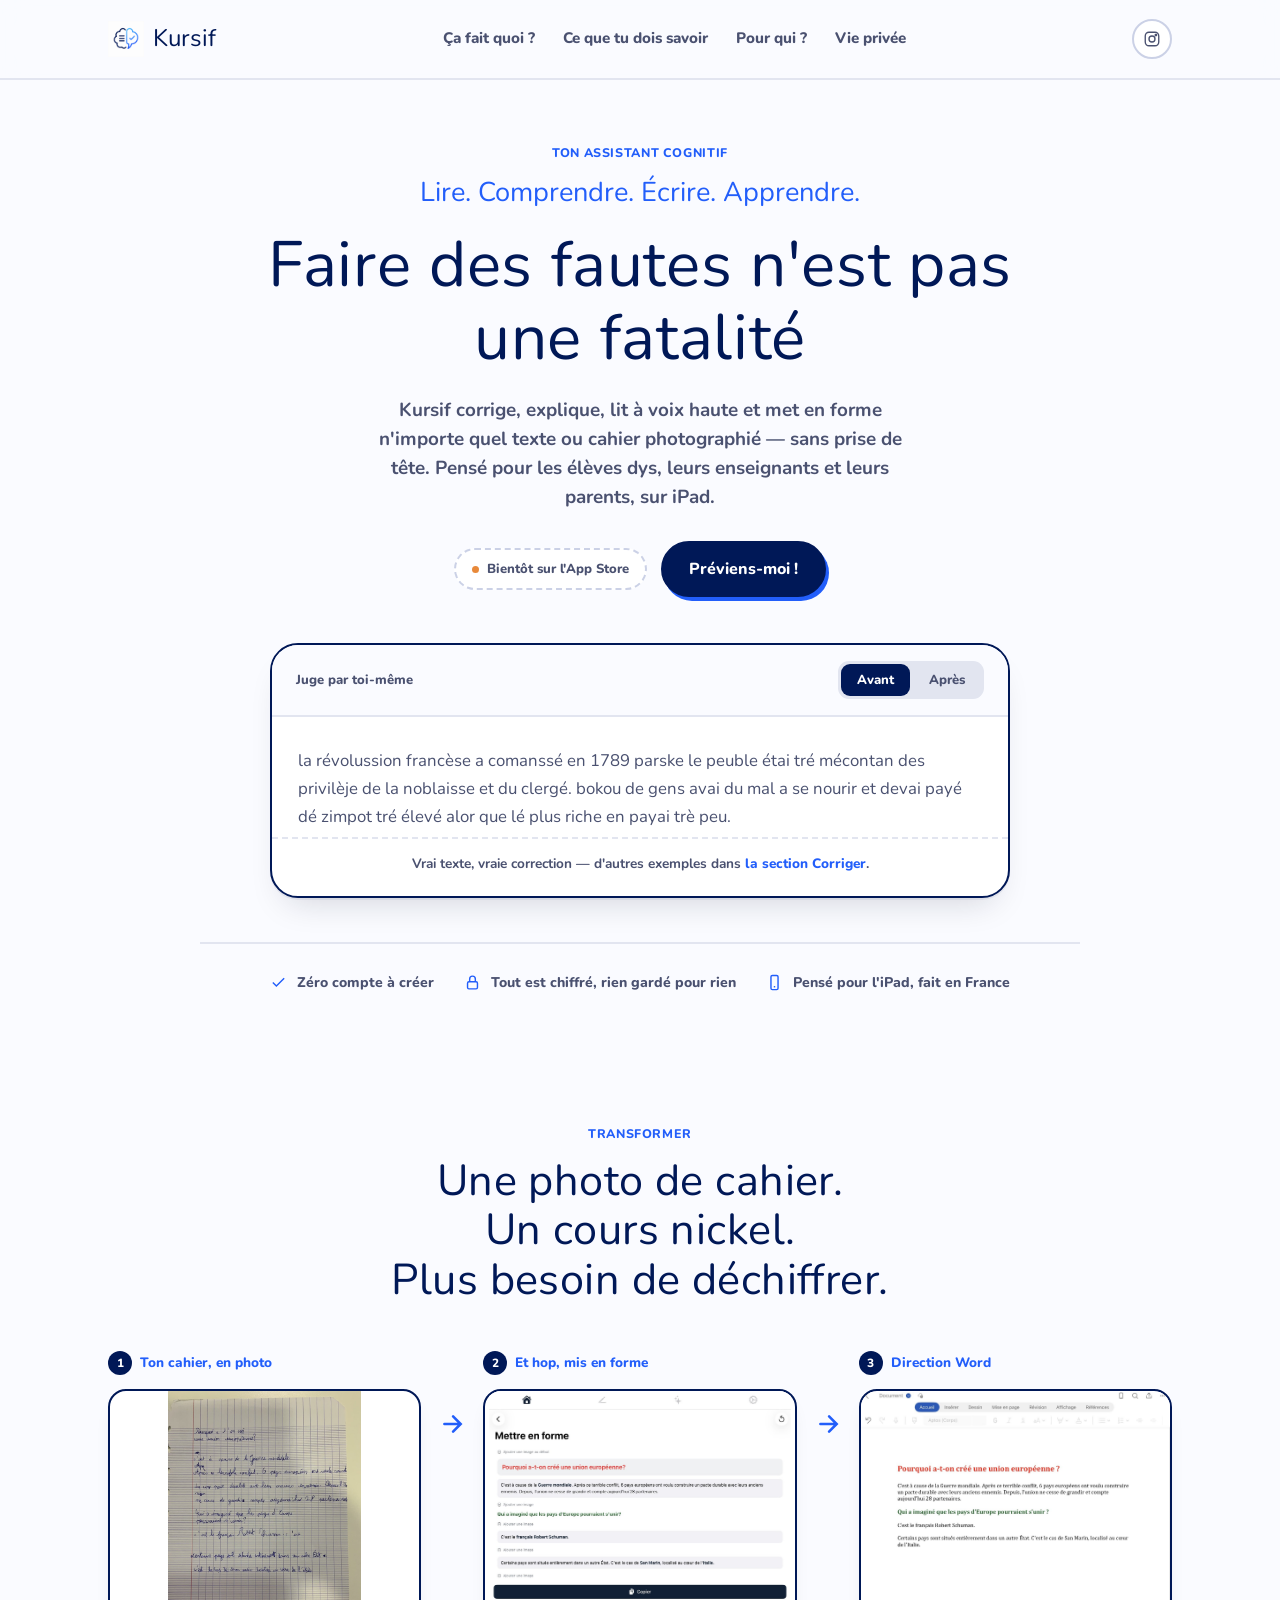
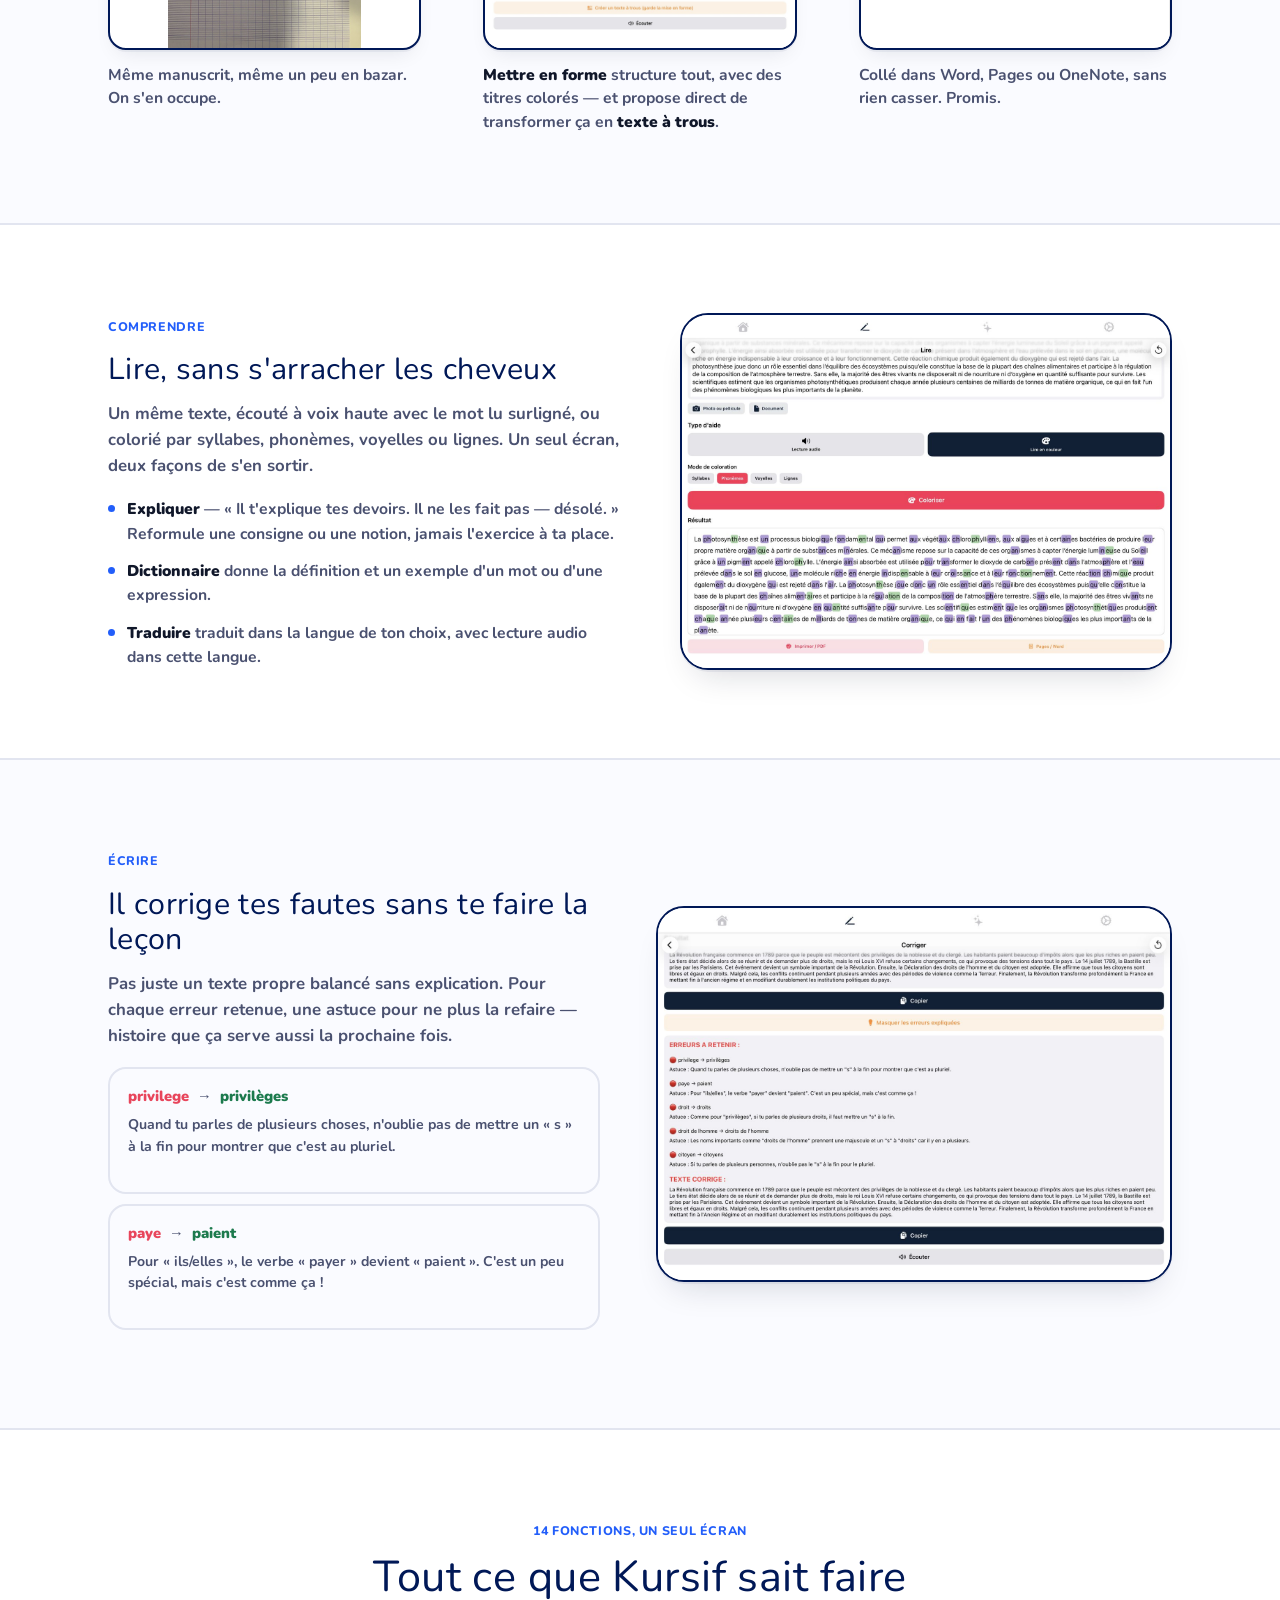
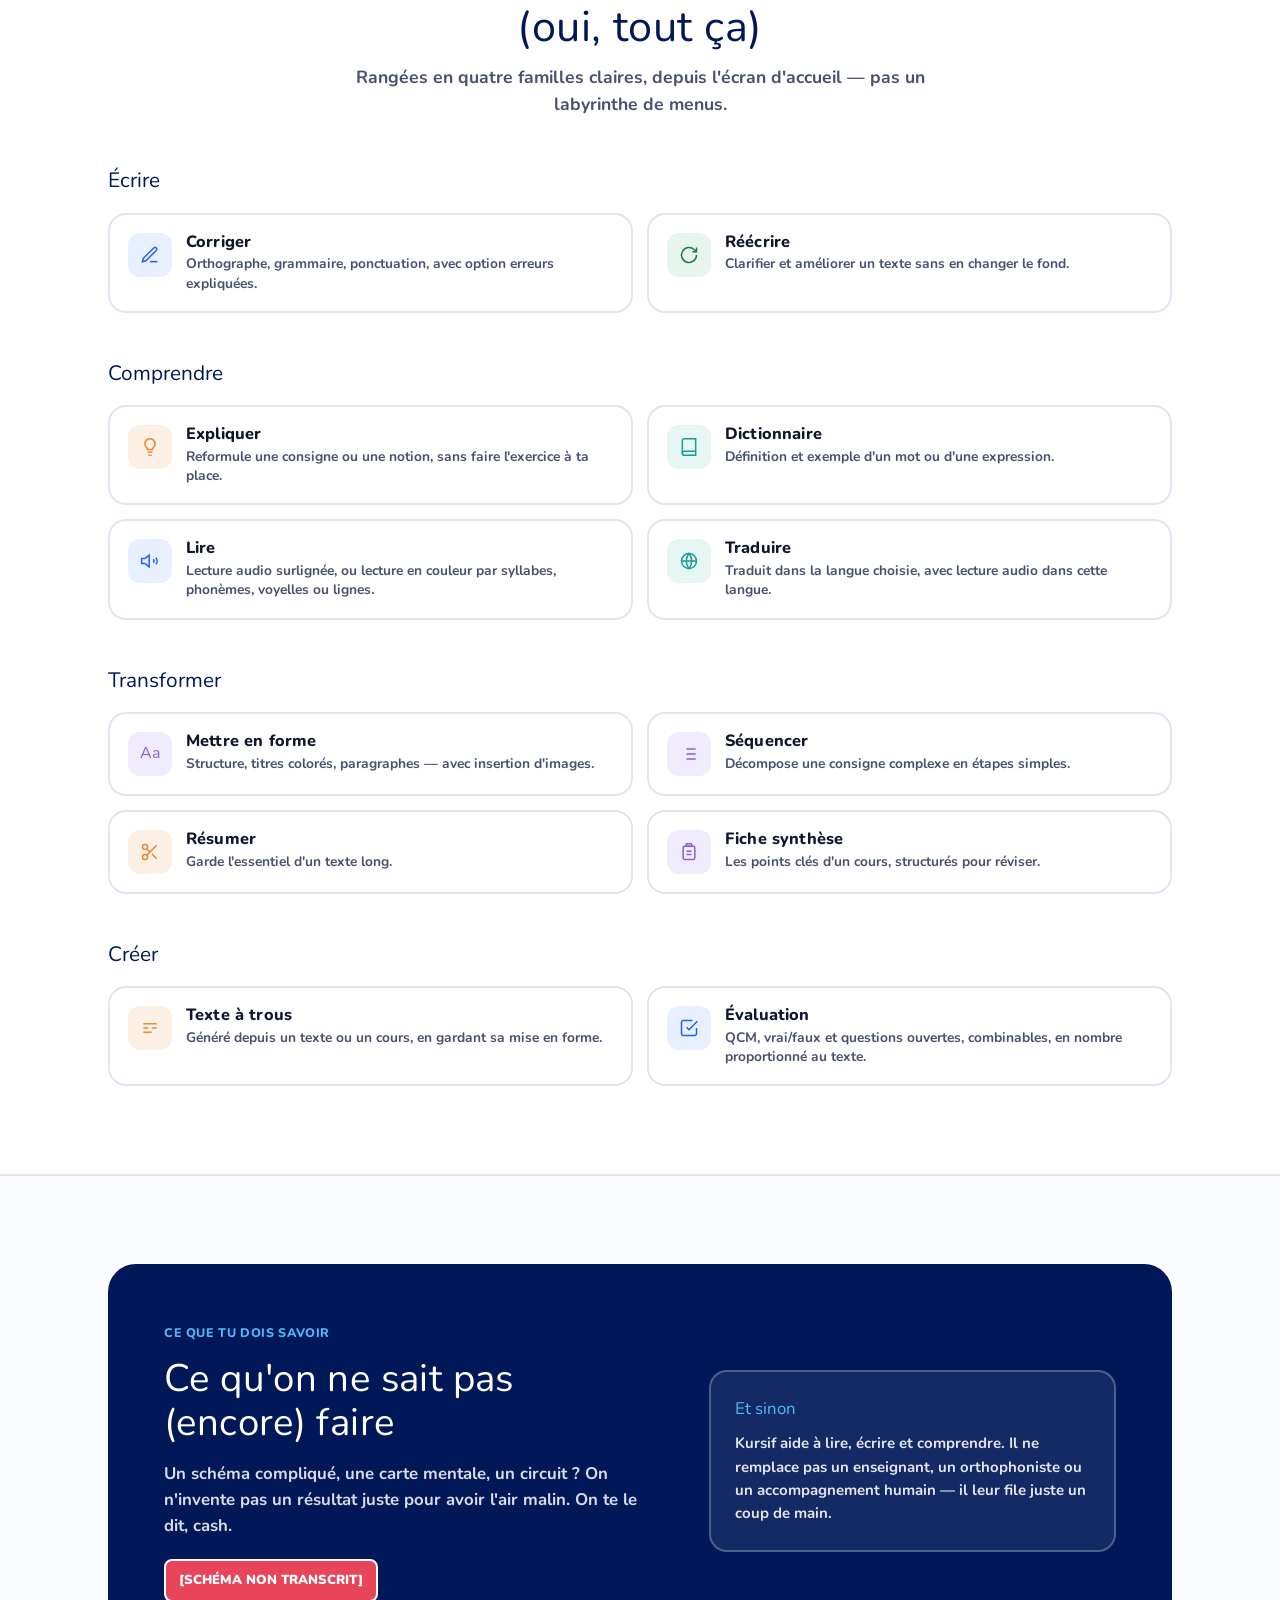
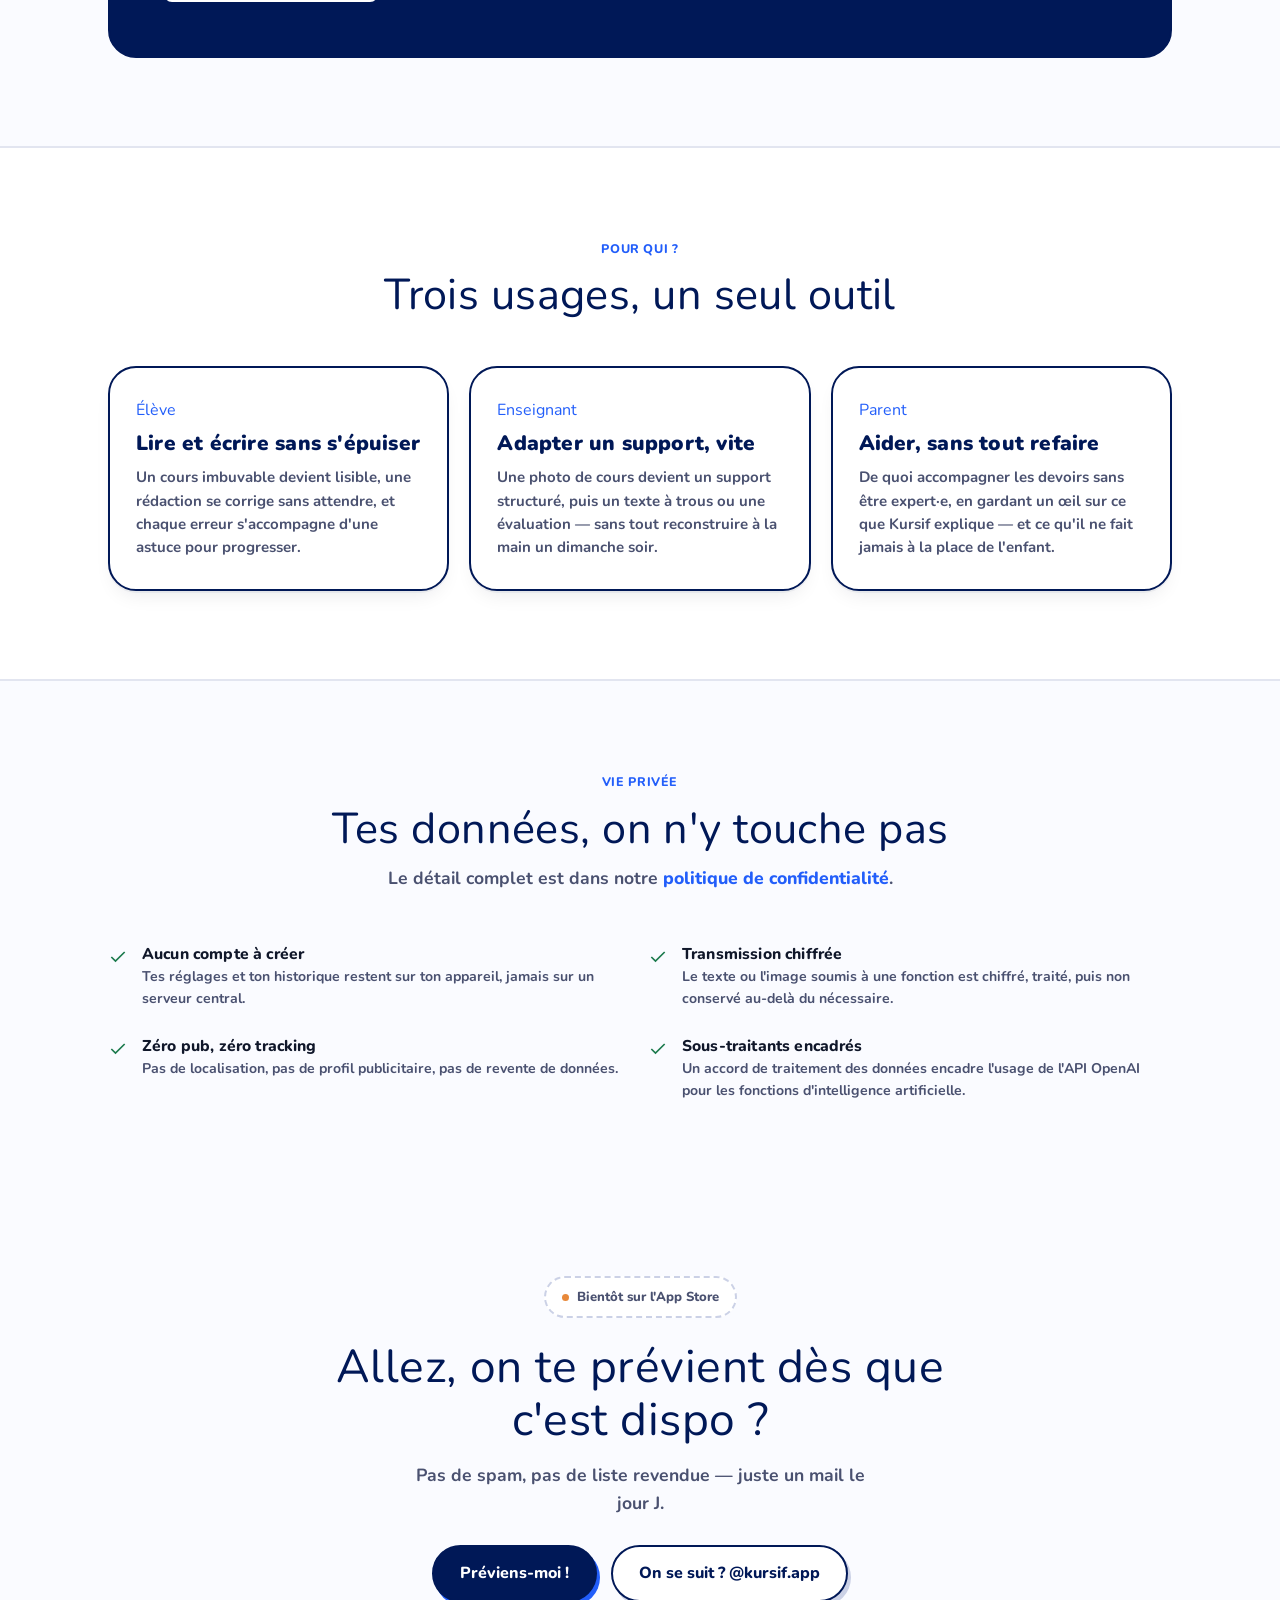
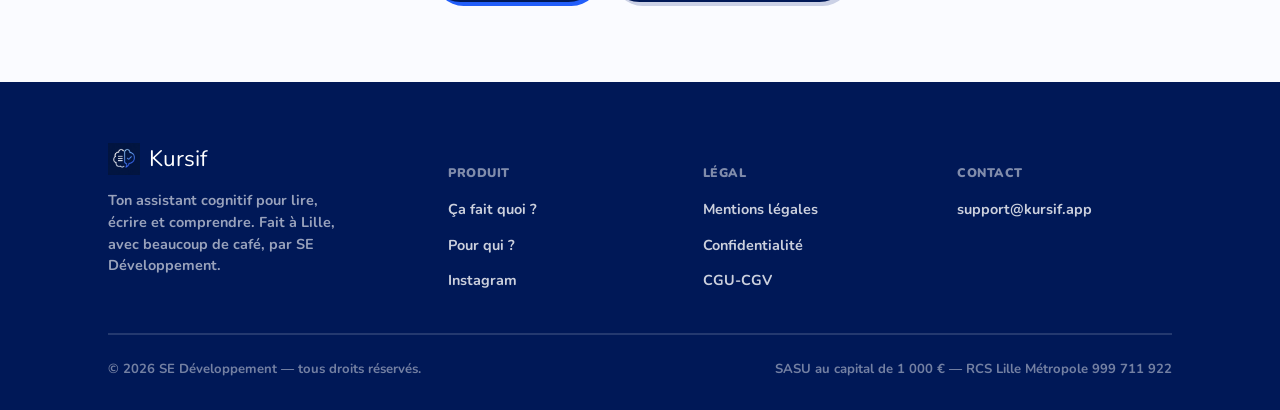
==== index.html @ 625f1b68 "Add files via upload" ====
<!DOCTYPE html>
<html lang="fr">
<head>
<meta charset="UTF-8">
<meta name="viewport" content="width=device-width, initial-scale=1.0">
<title>Kursif — le correcteur que tu n'attendais plus</title>
<meta name="description" content="Kursif corrige, reformule, lit à voix haute et met en forme tes textes et tes cahiers. Pensé pour les élèves dys, leurs enseignants et leurs parents, sur iPad.">
<link rel="icon" href="assets/logo.png">
<link rel="stylesheet" href="styles.css">
</head>
<body>

<header class="site-header">
  <div class="wrap">
    <a href="#top" class="brand"><img src="assets/logo.png" alt="Logo Kursif"> Kursif</a>
    <nav class="main-nav">
      <a href="#fonctionnalites">Ça fait quoi ?</a>
      <a href="#honnetete">Ce que tu dois savoir</a>
      <a href="#pour-qui">Pour qui ?</a>
      <a href="#confidentialite">Vie privée</a>
    </nav>
    <div class="header-actions">
      <a class="icon-btn" href="https://instagram.com/kursif.app" target="_blank" rel="noopener" aria-label="Kursif sur Instagram">
        <svg width="18" height="18" viewBox="0 0 24 24" fill="none" stroke="currentColor" stroke-width="1.8"><rect x="3" y="3" width="18" height="18" rx="5"/><circle cx="12" cy="12" r="4"/><circle cx="17.2" cy="6.8" r="1"/></svg>
      </a>
    </div>
  </div>
</header>

<main id="top">

  <!-- ============ HERO ============ -->
  <section class="hero">
    <div class="wrap">
      <div class="hero-top">
        <span class="eyebrow">Ton assistant cognitif</span>
        <p class="hero-tagline">Lire. Comprendre. Écrire. Apprendre.</p>
        <h1>Faire des fautes n'est pas une fatalité</h1>
        <p class="hero-sub">Kursif corrige, explique, lit à voix haute et met en forme n'importe quel texte ou cahier photographié — sans prise de tête. Pensé pour les élèves dys, leurs enseignants et leurs parents, sur iPad.</p>
        <div class="hero-cta-row">
          <span class="badge-soon"><span class="pulse"></span> Bientôt sur l'App Store</span>
          <a class="btn btn-primary" href="mailto:support@kursif.app?subject=Liste%20d%27attente%20Kursif&body=Bonjour%2C%20je%20souhaite%20%C3%AAtre%20pr%C3%A9venu%C2%B7e%20du%20lancement%20de%20Kursif.">Préviens-moi !</a>
        </div>
      </div>

      <!-- interactive before/after demo -->
      <div class="demo-card">
        <div class="demo-bar">
          <span class="demo-bar-label">Juge par toi-même</span>
          <div class="toggle-pair" role="group" aria-label="Avant ou après correction">
            <button type="button" id="btnBefore" class="is-on">Avant</button>
            <button type="button" id="btnAfter">Après</button>
          </div>
        </div>
        <div class="demo-body">
          <p class="demo-text before" id="textBefore">la révolussion francèse a comanssé en 1789 parske le peuble étai tré mécontan des privilèje de la noblaisse et du clergé. bokou de gens avai du mal a se nourir et devai payé dé zimpot tré élevé alor que lé plus riche en payai trè peu.</p>
          <p class="demo-text after is-hidden" id="textAfter">La révolution française a commencé en 1789 parce que le peuple était très mécontent des privilèges de la noblesse et du clergé. Beaucoup de gens avaient du mal à se nourrir et devaient payer des impôts très élevés alors que les plus riches en payaient très peu.</p>
        </div>
        <p class="demo-foot">Vrai texte, vraie correction — d'autres exemples dans <a href="#corriger">la section Corriger</a>.</p>
      </div>

      <div class="trust-row">
        <div class="trust-item"><svg width="17" height="17" viewBox="0 0 24 24" fill="none" stroke="currentColor" stroke-width="2"><path d="M20 6 9 17l-5-5"/></svg> Zéro compte à créer</div>
        <div class="trust-item"><svg width="17" height="17" viewBox="0 0 24 24" fill="none" stroke="currentColor" stroke-width="2"><rect x="5" y="11" width="14" height="10" rx="2"/><path d="M8 11V7a4 4 0 1 1 8 0v4"/></svg> Tout est chiffré, rien gardé pour rien</div>
        <div class="trust-item"><svg width="17" height="17" viewBox="0 0 24 24" fill="none" stroke="currentColor" stroke-width="2"><rect x="7" y="2" width="10" height="20" rx="2"/><path d="M11 18h2"/></svg> Pensé pour l'iPad, fait en France</div>
      </div>
    </div>
  </section>

  <!-- ============ CHAINE PEDAGOGIQUE ============ -->
  <section class="section" id="fonctionnalites">
    <div class="wrap">
      <div class="section-head center">
        <span class="eyebrow">Transformer</span>
        <h2>Une photo de cahier.<br>Un cours nickel.<br>Plus besoin de déchiffrer.</h2>
      </div>

      <div class="chain">
        <div class="chain-step">
          <span class="chain-num"><span class="n">1</span> Ton cahier, en photo</span>
          <div class="chain-figure"><img src="assets/photo-cahier.jpeg" alt="Photo d'un cahier d'élève écrit à la main, prise avec l'appareil photo de l'iPad"></div>
          <p class="chain-cap">Même manuscrit, même un peu en bazar. On s'en occupe.</p>
        </div>
        <div class="chain-arrow"><svg width="26" height="26" viewBox="0 0 24 24" fill="none" stroke="currentColor" stroke-width="2.4" stroke-linecap="round"><path d="M5 12h14M13 5l7 7-7 7"/></svg></div>
        <div class="chain-step">
          <span class="chain-num"><span class="n">2</span> Et hop, mis en forme</span>
          <div class="chain-figure"><img src="assets/screenshot-mef-apres.jpg" alt="Résultat de la fonction Mettre en forme : cours structuré avec titres rouge et vert, et bouton Créer un texte à trous"></div>
          <p class="chain-cap"><strong>Mettre en forme</strong> structure tout, avec des titres colorés — et propose direct de transformer ça en <strong>texte à trous</strong>.</p>
        </div>
        <div class="chain-arrow"><svg width="26" height="26" viewBox="0 0 24 24" fill="none" stroke="currentColor" stroke-width="2.4" stroke-linecap="round"><path d="M5 12h14M13 5l7 7-7 7"/></svg></div>
        <div class="chain-step">
          <span class="chain-num"><span class="n">3</span> Direction Word</span>
          <div class="chain-figure"><img src="assets/screenshot-export-word.jpg" alt="Le même cours collé dans Word, avec les titres colorés conservés"></div>
          <p class="chain-cap">Collé dans Word, Pages ou OneNote, sans rien casser. Promis.</p>
        </div>
      </div>
    </div>
  </section>

  <!-- ============ LIRE ============ -->
  <section class="section section-alt">
    <div class="wrap">
      <div class="showcase">
        <div class="showcase-text">
          <span class="eyebrow">Comprendre</span>
          <h3 style="margin-top:14px;">Lire, sans s'arracher les cheveux</h3>
          <p>Un même texte, écouté à voix haute avec le mot lu surligné, ou colorié par syllabes, phonèmes, voyelles ou lignes. Un seul écran, deux façons de s'en sortir.</p>
          <ul class="mini-list">
            <li><span class="mini-dot"></span><span><strong>Expliquer</strong> — « Il t'explique tes devoirs. Il ne les fait pas — désolé. » Reformule une consigne ou une notion, jamais l'exercice à ta place.</span></li>
            <li><span class="mini-dot"></span><span><strong>Dictionnaire</strong> donne la définition et un exemple d'un mot ou d'une expression.</span></li>
            <li><span class="mini-dot"></span><span><strong>Traduire</strong> traduit dans la langue de ton choix, avec lecture audio dans cette langue.</span></li>
          </ul>
        </div>
        <div class="showcase-figure"><img src="assets/screenshot-lire-couleur.jpg" alt="Texte sur la photosynthèse colorié par syllabes et phonèmes en violet et vert dans la fonction Lire"></div>
      </div>
    </div>
  </section>

  <!-- ============ CORRIGER ============ -->
  <section class="section" id="corriger">
    <div class="wrap">
      <div class="showcase reverse">
        <div class="showcase-figure"><img src="assets/screenshot-corriger-erreurs.jpg" alt="Capture de la fonction Corriger affichant les erreurs expliquées avec des astuces pédagogiques"></div>
        <div class="showcase-text">
          <span class="eyebrow">Écrire</span>
          <h3 style="margin-top:14px;">Il corrige tes fautes sans te faire la leçon</h3>
          <p>Pas juste un texte propre balancé sans explication. Pour chaque erreur retenue, une astuce pour ne plus la refaire — histoire que ça serve aussi la prochaine fois.</p>
          <div class="tip-card">
            <div class="tip-fix">privilege <span class="arrow">→</span> <span class="after">privilèges</span></div>
            <p>Quand tu parles de plusieurs choses, n'oublie pas de mettre un « s » à la fin pour montrer que c'est au pluriel.</p>
          </div>
          <div class="tip-card">
            <div class="tip-fix">paye <span class="arrow">→</span> <span class="after">paient</span></div>
            <p>Pour « ils/elles », le verbe « payer » devient « paient ». C'est un peu spécial, mais c'est comme ça !</p>
          </div>
        </div>
      </div>
    </div>
  </section>

  <!-- ============ TOUTES LES FONCTIONS ============ -->
  <section class="section section-alt">
    <div class="wrap">
      <div class="section-head center">
        <span class="eyebrow">14 fonctions, un seul écran</span>
        <h2>Tout ce que Kursif sait faire<br>(oui, tout ça)</h2>
        <p>Rangées en quatre familles claires, depuis l'écran d'accueil — pas un labyrinthe de menus.</p>
      </div>

      <div class="func-categories">
        <div>
          <span class="func-cat-label">Écrire</span>
          <div class="func-grid">
            <div class="func-card">
              <div class="func-icon" style="background:#E8F0FE;color:#225EFA;"><svg width="20" height="20" viewBox="0 0 24 24" fill="none" stroke="currentColor" stroke-width="1.8"><path d="M12 20h9"/><path d="M16.5 3.5a2.1 2.1 0 0 1 3 3L7 19l-4 1 1-4Z"/></svg></div>
              <div><h4>Corriger</h4><p>Orthographe, grammaire, ponctuation, avec option erreurs expliquées.</p></div>
            </div>
            <div class="func-card">
              <div class="func-icon" style="background:#E6F6EC;color:#1C7A4D;"><svg width="20" height="20" viewBox="0 0 24 24" fill="none" stroke="currentColor" stroke-width="1.8"><path d="M21 12a9 9 0 1 1-2.6-6.3L21 8"/><path d="M21 3v5h-5"/></svg></div>
              <div><h4>Réécrire</h4><p>Clarifier et améliorer un texte sans en changer le fond.</p></div>
            </div>
          </div>
        </div>

        <div>
          <span class="func-cat-label">Comprendre</span>
          <div class="func-grid">
            <div class="func-card">
              <div class="func-icon" style="background:#FCEFE3;color:#E8893A;"><svg width="20" height="20" viewBox="0 0 24 24" fill="none" stroke="currentColor" stroke-width="1.8"><path d="M9 18h6"/><path d="M10 22h4"/><path d="M12 2a6 6 0 0 0-4 10.5c.6.6 1 1.3 1 2.5h6c0-1.2.4-1.9 1-2.5A6 6 0 0 0 12 2Z"/></svg></div>
              <div><h4>Expliquer</h4><p>Reformule une consigne ou une notion, sans faire l'exercice à ta place.</p></div>
            </div>
            <div class="func-card">
              <div class="func-icon" style="background:#E5F6F4;color:#1C9C8E;"><svg width="20" height="20" viewBox="0 0 24 24" fill="none" stroke="currentColor" stroke-width="1.8"><path d="M4 19.5A2.5 2.5 0 0 1 6.5 17H20"/><path d="M6.5 2H20v20H6.5A2.5 2.5 0 0 1 4 19.5v-15A2.5 2.5 0 0 1 6.5 2Z"/></svg></div>
              <div><h4>Dictionnaire</h4><p>Définition et exemple d'un mot ou d'une expression.</p></div>
            </div>
            <div class="func-card">
              <div class="func-icon" style="background:#E8F0FE;color:#225EFA;"><svg width="20" height="20" viewBox="0 0 24 24" fill="none" stroke="currentColor" stroke-width="1.8"><path d="M11 5 6 9H2v6h4l5 4Z"/><path d="M19 8a6 6 0 0 1 0 8M16 10a3 3 0 0 1 0 4"/></svg></div>
              <div><h4>Lire</h4><p>Lecture audio surlignée, ou lecture en couleur par syllabes, phonèmes, voyelles ou lignes.</p></div>
            </div>
            <div class="func-card">
              <div class="func-icon" style="background:#E5F6F4;color:#1C9C8E;"><svg width="20" height="20" viewBox="0 0 24 24" fill="none" stroke="currentColor" stroke-width="1.8"><circle cx="12" cy="12" r="9"/><path d="M3 12h18M12 3a14 14 0 0 1 0 18 14 14 0 0 1 0-18Z"/></svg></div>
              <div><h4>Traduire</h4><p>Traduit dans la langue choisie, avec lecture audio dans cette langue.</p></div>
            </div>
          </div>
        </div>

        <div>
          <span class="func-cat-label">Transformer</span>
          <div class="func-grid">
            <div class="func-card">
              <div class="func-icon" style="background:#F1ECFB;color:#8B5FCE;font-family:var(--font-display);font-size:1rem;">Aa</div>
              <div><h4>Mettre en forme</h4><p>Structure, titres colorés, paragraphes — avec insertion d'images.</p></div>
            </div>
            <div class="func-card">
              <div class="func-icon" style="background:#F1ECFB;color:#8B5FCE;"><svg width="20" height="20" viewBox="0 0 24 24" fill="none" stroke="currentColor" stroke-width="1.8"><path d="M9 6h11M9 12h11M9 18h11"/><path d="M4 6h.01M4 12h.01M4 18h.01"/></svg></div>
              <div><h4>Séquencer</h4><p>Décompose une consigne complexe en étapes simples.</p></div>
            </div>
            <div class="func-card">
              <div class="func-icon" style="background:#FCEFE3;color:#E8893A;"><svg width="20" height="20" viewBox="0 0 24 24" fill="none" stroke="currentColor" stroke-width="1.8"><circle cx="6" cy="6" r="3"/><circle cx="6" cy="18" r="3"/><path d="M20 4 8.12 15.88M14.47 14.48 20 20M8.12 8.12 12 12"/></svg></div>
              <div><h4>Résumer</h4><p>Garde l'essentiel d'un texte long.</p></div>
            </div>
            <div class="func-card">
              <div class="func-icon" style="background:#F1ECFB;color:#8B5FCE;"><svg width="20" height="20" viewBox="0 0 24 24" fill="none" stroke="currentColor" stroke-width="1.8"><path d="M9 2h6l1 3H8z"/><rect x="5" y="5" width="14" height="16" rx="2"/><path d="M9 11h6M9 15h6"/></svg></div>
              <div><h4>Fiche synthèse</h4><p>Les points clés d'un cours, structurés pour réviser.</p></div>
            </div>
          </div>
        </div>

        <div>
          <span class="func-cat-label">Créer</span>
          <div class="func-grid">
            <div class="func-card">
              <div class="func-icon" style="background:#FCEFE3;color:#E8893A;"><svg width="20" height="20" viewBox="0 0 24 24" fill="none" stroke="currentColor" stroke-width="1.8"><path d="M4 7h16M4 12h6m4 0h6M4 17h10"/></svg></div>
              <div><h4>Texte à trous</h4><p>Généré depuis un texte ou un cours, en gardant sa mise en forme.</p></div>
            </div>
            <div class="func-card">
              <div class="func-icon" style="background:#E8F0FE;color:#225EFA;"><svg width="20" height="20" viewBox="0 0 24 24" fill="none" stroke="currentColor" stroke-width="1.8"><path d="m9 11 3 3L22 4"/><path d="M21 12v7a2 2 0 0 1-2 2H5a2 2 0 0 1-2-2V5a2 2 0 0 1 2-2h11"/></svg></div>
              <div><h4>Évaluation</h4><p>QCM, vrai/faux et questions ouvertes, combinables, en nombre proportionné au texte.</p></div>
            </div>
          </div>
        </div>
      </div>
    </div>
  </section>

  <!-- ============ HONNETETE ============ -->
  <section class="section" id="honnetete">
    <div class="wrap">
      <div class="honesty-card">
        <div>
          <span class="eyebrow on-dark">Ce que tu dois savoir</span>
          <h2>Ce qu'on ne sait pas (encore) faire</h2>
          <p>Un schéma compliqué, une carte mentale, un circuit ? On n'invente pas un résultat juste pour avoir l'air malin. On te le dit, cash.</p>
          <span class="schema-chip">[SCHÉMA NON TRANSCRIT]</span>
        </div>
        <div class="honesty-aside">
          <span class="label">Et sinon</span>
          <p>Kursif aide à lire, écrire et comprendre. Il ne remplace pas un enseignant, un orthophoniste ou un accompagnement humain — il leur file juste un coup de main.</p>
        </div>
      </div>
    </div>
  </section>

  <!-- ============ POUR QUI ============ -->
  <section class="section section-alt" id="pour-qui">
    <div class="wrap">
      <div class="section-head center">
        <span class="eyebrow">Pour qui ?</span>
        <h2>Trois usages, un seul outil</h2>
      </div>
      <div class="audience-grid">
        <div class="audience-card">
          <span class="tag">Élève</span>
          <h3>Lire et écrire sans s'épuiser</h3>
          <p>Un cours imbuvable devient lisible, une rédaction se corrige sans attendre, et chaque erreur s'accompagne d'une astuce pour progresser.</p>
        </div>
        <div class="audience-card">
          <span class="tag">Enseignant</span>
          <h3>Adapter un support, vite</h3>
          <p>Une photo de cours devient un support structuré, puis un texte à trous ou une évaluation — sans tout reconstruire à la main un dimanche soir.</p>
        </div>
        <div class="audience-card">
          <span class="tag">Parent</span>
          <h3>Aider, sans tout refaire</h3>
          <p>De quoi accompagner les devoirs sans être expert·e, en gardant un œil sur ce que Kursif explique — et ce qu'il ne fait jamais à la place de l'enfant.</p>
        </div>
      </div>
    </div>
  </section>

  <!-- ============ CONFIDENTIALITE ============ -->
  <section class="section" id="confidentialite">
    <div class="wrap">
      <div class="section-head center">
        <span class="eyebrow">Vie privée</span>
        <h2>Tes données, on n'y touche pas</h2>
        <p>Le détail complet est dans notre <a href="confidentialite.html" style="color:var(--blue);font-weight:800;">politique de confidentialité</a>.</p>
      </div>
      <div class="privacy-grid">
        <div class="privacy-item">
          <svg width="20" height="20" viewBox="0 0 24 24" fill="none" stroke="currentColor" stroke-width="2"><path d="M20 6 9 17l-5-5"/></svg>
          <div><h4>Aucun compte à créer</h4><p>Tes réglages et ton historique restent sur ton appareil, jamais sur un serveur central.</p></div>
        </div>
        <div class="privacy-item">
          <svg width="20" height="20" viewBox="0 0 24 24" fill="none" stroke="currentColor" stroke-width="2"><path d="M20 6 9 17l-5-5"/></svg>
          <div><h4>Transmission chiffrée</h4><p>Le texte ou l'image soumis à une fonction est chiffré, traité, puis non conservé au-delà du nécessaire.</p></div>
        </div>
        <div class="privacy-item">
          <svg width="20" height="20" viewBox="0 0 24 24" fill="none" stroke="currentColor" stroke-width="2"><path d="M20 6 9 17l-5-5"/></svg>
          <div><h4>Zéro pub, zéro tracking</h4><p>Pas de localisation, pas de profil publicitaire, pas de revente de données.</p></div>
        </div>
        <div class="privacy-item">
          <svg width="20" height="20" viewBox="0 0 24 24" fill="none" stroke="currentColor" stroke-width="2"><path d="M20 6 9 17l-5-5"/></svg>
          <div><h4>Sous-traitants encadrés</h4><p>Un accord de traitement des données encadre l'usage de l'API OpenAI pour les fonctions d'intelligence artificielle.</p></div>
        </div>
      </div>
    </div>
  </section>

  <!-- ============ FINAL CTA ============ -->
  <section class="final-cta">
    <div class="wrap">
      <span class="badge-soon" style="margin-bottom:22px;"><span class="pulse"></span> Bientôt sur l'App Store</span>
      <h2>Allez, on te prévient dès que c'est dispo ?</h2>
      <p>Pas de spam, pas de liste revendue — juste un mail le jour&nbsp;J.</p>
      <div class="hero-cta-row">
        <a class="btn btn-primary" href="mailto:support@kursif.app?subject=Liste%20d%27attente%20Kursif&body=Bonjour%2C%20je%20souhaite%20%C3%AAtre%20pr%C3%A9venu%C2%B7e%20du%20lancement%20de%20Kursif.">Préviens-moi !</a>
        <a class="btn btn-ghost" href="https://instagram.com/kursif.app" target="_blank" rel="noopener">On se suit ? @kursif.app</a>
      </div>
    </div>
  </section>

</main>

<footer class="site-footer">
  <div class="wrap">
    <div class="footer-top">
      <div>
        <a href="#top" class="footer-brand"><img src="assets/logo-navy.png" alt="Logo Kursif"> Kursif</a>
        <p class="footer-tag">Ton assistant cognitif pour lire, écrire et comprendre. Fait à Lille, avec beaucoup de café, par SE Développement.</p>
      </div>
      <div class="footer-col">
        <h5>Produit</h5>
        <ul>
          <li><a href="#fonctionnalites">Ça fait quoi ?</a></li>
          <li><a href="#pour-qui">Pour qui ?</a></li>
          <li><a href="https://instagram.com/kursif.app" target="_blank" rel="noopener">Instagram</a></li>
        </ul>
      </div>
      <div class="footer-col">
        <h5>Légal</h5>
        <ul>
          <li><a href="mentions-legales.html">Mentions légales</a></li>
          <li><a href="confidentialite.html">Confidentialité</a></li>
          <li><a href="cgu-cgv.html">CGU-CGV</a></li>
        </ul>
      </div>
      <div class="footer-col">
        <h5>Contact</h5>
        <ul>
          <li><a href="mailto:support@kursif.app">support@kursif.app</a></li>
        </ul>
      </div>
    </div>
    <div class="footer-bottom">
      <span>© 2026 SE Développement — tous droits réservés.</span>
      <span>SASU au capital de 1 000 € — RCS Lille Métropole 999 711 922</span>
    </div>
  </div>
</footer>

<script>
  // before / after demo toggle
  (function(){
    var btnBefore = document.getElementById('btnBefore');
    var btnAfter = document.getElementById('btnAfter');
    var textBefore = document.getElementById('textBefore');
    var textAfter = document.getElementById('textAfter');
    function showBefore(){
      btnBefore.classList.add('is-on'); btnAfter.classList.remove('is-on');
      textBefore.classList.remove('is-hidden'); textAfter.classList.add('is-hidden');
    }
    function showAfter(){
      btnAfter.classList.add('is-on'); btnBefore.classList.remove('is-on');
      textAfter.classList.remove('is-hidden'); textBefore.classList.add('is-hidden');
    }
    btnBefore.addEventListener('click', showBefore);
    btnAfter.addEventListener('click', showAfter);
  })();

</script>

</body>
</html>
---- styles.css ----
/* ============================================================
   KURSIF — design system v2 : fun, marqueur, pas de prise de tête
   Marine #001857 → bleu vif #225EFA → bleu ciel #4FB9FD
   ============================================================ */

@import url('https://fonts.googleapis.com/css2?family=Chewy&family=Nunito:ital,wght@0,400;0,500;0,600;0,700;0,800;0,900;1,600&display=swap');

:root{
  --navy:#001857;
  --navy-2:#062463;
  --blue:#225EFA;
  --sky:#4FB9FD;
  --ink:#10172A;
  --ink-soft:#4A5170;
  --paper:#FAFBFF;
  --paper-raised:#FFFFFF;
  --line:#E2E5F0;
  --line-strong:#CBD1E6;
  --coral:#E8455B;
  --leaf:#1C7A4D;
  --amber:#E8893A;
  --plum:#8B5FCE;
  --teal:#1C9C8E;

  --font-display:'Chewy', 'Nunito', sans-serif;
  --font-body:'Nunito', sans-serif;
  --font-mono:'Nunito', sans-serif; /* labels restent dans la même famille, juste plus engagés */

  --radius-sm:12px;
  --radius-md:18px;
  --radius-lg:28px;
  --shadow-card:0 2px 0 rgba(0,24,87,.06), 0 18px 34px -16px rgba(16,23,42,.18);
  --shadow-soft:0 2px 0 rgba(0,24,87,.05), 0 10px 22px -10px rgba(16,23,42,.12);
  --container:1120px;
}

*{box-sizing:border-box;}
html{scroll-behavior:smooth;}
body{
  margin:0;
  background:var(--paper);
  color:var(--ink);
  font-family:var(--font-body);
  font-size:16px;
  line-height:1.55;
  -webkit-font-smoothing:antialiased;
}
img{max-width:100%;display:block;}
a{color:inherit;text-decoration:none;}
h1,h2,h3,h4{
  font-family:var(--font-display);
  font-weight:400;
  line-height:1.15;
  margin:0;
  letter-spacing:.01em;
}
h4{font-family:var(--font-body);font-weight:800;}
p{margin:0;}
ul{margin:0;padding:0;}
li{list-style:none;}
section{position:relative;}
:focus-visible{outline:3px solid var(--blue);outline-offset:3px;border-radius:4px;}

.wrap{
  max-width:var(--container);
  margin:0 auto;
  padding:0 28px;
}

.eyebrow{
  font-family:var(--font-body);
  font-size:.78rem;
  font-weight:800;
  letter-spacing:.05em;
  text-transform:uppercase;
  color:var(--blue);
  display:inline-flex;
  align-items:center;
  gap:8px;
}
.eyebrow.on-dark{color:var(--sky);}

/* ---------- doodle squiggle (sous les mots-clés) ---------- */
.squiggle{position:relative;display:inline-block;}
.squiggle svg{position:absolute;left:0;bottom:-10px;width:100%;height:12px;}

/* ---------- header ---------- */
.site-header{
  position:sticky;top:0;z-index:50;
  background:rgba(250,251,255,.86);
  backdrop-filter:blur(14px);
  border-bottom:2px solid var(--line);
}
.site-header .wrap{
  display:flex;align-items:center;justify-content:space-between;
  height:78px;
}
.brand{display:flex;align-items:center;gap:9px;font-family:var(--font-display);font-weight:400;font-size:1.5rem;color:var(--navy);}
.brand img{height:36px;width:36px;}
.main-nav{display:flex;align-items:center;gap:28px;}
.main-nav a{font-size:.95rem;font-weight:800;color:var(--ink-soft);transition:color .15s;}
.main-nav a:hover{color:var(--navy);}
.header-actions{display:flex;align-items:center;gap:12px;}

.icon-btn{
  width:40px;height:40px;border-radius:50%;
  display:flex;align-items:center;justify-content:center;
  border:2px solid var(--line-strong);background:var(--paper-raised);
  color:var(--ink-soft);transition:border-color .15s,color .15s,transform .15s;
}
.icon-btn:hover{border-color:var(--blue);color:var(--blue);transform:rotate(-6deg);}

/* ---------- buttons ---------- */
.btn{
  display:inline-flex;align-items:center;justify-content:center;gap:8px;
  font-family:var(--font-body);font-weight:800;font-size:1rem;
  padding:14px 26px;border-radius:999px;border:2.5px solid var(--navy);
  cursor:pointer;transition:transform .12s, box-shadow .12s;
  white-space:nowrap;
}
.btn:hover{transform:translate(-1px,-2px);}
.btn:active{transform:translate(0,0);}
.btn-primary{
  background:var(--navy);color:#fff;
  box-shadow:3px 4px 0 var(--blue);
}
.btn-primary:hover{box-shadow:4px 6px 0 var(--blue);}
.btn-ghost{
  background:var(--paper-raised);color:var(--navy);
  box-shadow:3px 4px 0 var(--line-strong);
}
.btn-ghost:hover{box-shadow:4px 6px 0 var(--line-strong);}
.btn-block{width:100%;}
.btn-sm{padding:9px 18px;font-size:.85rem;box-shadow:2px 3px 0 var(--line-strong);}

.badge-soon{
  display:inline-flex;align-items:center;gap:8px;
  font-size:.82rem;font-weight:800;color:var(--ink-soft);
  background:var(--paper-raised);border:2px dashed var(--line-strong);
  border-radius:999px;padding:9px 16px;
}
.badge-soon .pulse{width:7px;height:7px;border-radius:50%;background:var(--amber);
  box-shadow:0 0 0 0 rgba(232,137,58,.6);animation:pulse 2.2s infinite;}
@keyframes pulse{
  0%{box-shadow:0 0 0 0 rgba(232,137,58,.5);}
  70%{box-shadow:0 0 0 7px rgba(232,137,58,0);}
  100%{box-shadow:0 0 0 0 rgba(232,137,58,0);}
}

/* ---------- hero ---------- */
.hero{padding:60px 0 40px;}
.hero-top{max-width:760px;margin:0 auto;text-align:center;}
.hero-top .eyebrow{justify-content:center;margin-bottom:10px;}
.hero-tagline{
  font-family:var(--font-display);font-size:clamp(1.3rem,2.4vw,1.7rem);
  color:var(--blue);margin-bottom:14px;
}
.hero h1{font-size:clamp(2.4rem, 5.2vw, 4rem);color:var(--navy);}
.hero h1 .accent{color:var(--blue);}
.hero-sub{margin:20px auto 0;max-width:540px;font-size:1.18rem;font-weight:700;color:var(--ink-soft);}
.hero-cta-row{display:flex;align-items:center;justify-content:center;gap:14px;margin-top:28px;flex-wrap:wrap;}

/* demo card */
.demo-card{
  max-width:740px;margin:46px auto 0;
  background:var(--paper-raised);border:2.5px solid var(--navy);
  border-radius:var(--radius-lg);box-shadow:var(--shadow-card);
  overflow:hidden;
}
.demo-bar{
  display:flex;align-items:center;justify-content:space-between;
  padding:16px 24px;border-bottom:2px solid var(--line);background:var(--paper);
}
.demo-bar-label{font-family:var(--font-body);font-size:.82rem;font-weight:800;color:var(--ink-soft);}
.toggle-pair{display:flex;background:var(--line);border-radius:11px;padding:3px;gap:3px;}
.toggle-pair button{
  font-family:var(--font-body);font-weight:800;font-size:.82rem;
  border:none;background:transparent;color:var(--ink-soft);
  padding:7px 16px;border-radius:9px;cursor:pointer;transition:.15s;
}
.toggle-pair button.is-on{background:var(--navy);color:#fff;}
.demo-body{
  display:grid;padding:30px 26px 6px;
}
.demo-body .demo-text{
  grid-area:1/1;font-size:1.05rem;line-height:1.65;color:var(--ink);
  transition:opacity .25s ease;
}
.demo-text.before{color:var(--ink-soft);}
.demo-text.is-hidden{opacity:0;pointer-events:none;}
.demo-caption{
  text-align:center;padding:14px 20px 24px;
  font-family:var(--font-display);font-size:1.5rem;color:var(--coral);
  transition:opacity .2s ease;
}
.demo-caption.after-color{color:var(--leaf);}
.demo-foot{
  padding:14px 26px 22px;font-size:.85rem;font-weight:700;color:var(--ink-soft);
  border-top:2px dashed var(--line);text-align:center;
}
.demo-foot a{color:var(--blue);font-weight:800;}

.trust-row{
  display:flex;justify-content:center;gap:30px;flex-wrap:wrap;
  margin-top:44px;padding-top:28px;border-top:2px solid var(--line);
  max-width:880px;margin-left:auto;margin-right:auto;
}
.trust-item{display:flex;align-items:center;gap:10px;font-size:.88rem;color:var(--ink-soft);font-weight:800;}
.trust-item svg{flex-shrink:0;color:var(--blue);}

/* ---------- generic section ---------- */
.section{padding:88px 0;}
.section-head{max-width:640px;margin-bottom:46px;}
.section-head.center{margin-left:auto;margin-right:auto;text-align:center;}
.section-head .eyebrow{margin-bottom:12px;}
.section-head h2{font-size:clamp(2rem,3.4vw,2.7rem);color:var(--navy);margin-bottom:12px;}
.section-head p{color:var(--ink-soft);font-size:1.1rem;font-weight:700;}
.section-alt{background:var(--paper-raised);border-top:2px solid var(--line);border-bottom:2px solid var(--line);}

/* ---------- chain showcase ---------- */
.chain{display:grid;grid-template-columns:1fr auto 1fr auto 1fr;gap:18px;align-items:start;}
.chain-step{display:flex;flex-direction:column;gap:14px;}
.chain-num{
  font-family:var(--font-body);font-size:.85rem;font-weight:800;color:var(--blue);
  display:flex;align-items:center;gap:8px;
}
.chain-num .n{
  width:24px;height:24px;border-radius:50%;background:var(--navy);color:#fff;
  display:flex;align-items:center;justify-content:center;font-size:.74rem;font-weight:800;
}
.chain-figure{
  border-radius:var(--radius-md);overflow:hidden;border:2.5px solid var(--navy);
  box-shadow:var(--shadow-soft);background:#fff;
  aspect-ratio:6/5;display:flex;align-items:center;justify-content:center;
}
.chain-figure img{width:100%;height:100%;object-fit:contain;display:block;}
.chain-cap{font-size:.98rem;color:var(--ink-soft);line-height:1.5;font-weight:700;}
.chain-cap strong{color:var(--ink);font-weight:900;}
.chain-arrow{display:flex;align-items:center;justify-content:center;color:var(--blue);padding-top:60px;}

/* ---------- two col showcase ---------- */
.showcase{display:grid;grid-template-columns:1.05fr 1fr;gap:56px;align-items:center;}
.showcase.reverse{grid-template-columns:1fr 1.05fr;}
.showcase.reverse .showcase-figure{order:2;}
.showcase-figure{
  border-radius:var(--radius-lg);overflow:hidden;border:2.5px solid var(--navy);
  box-shadow:var(--shadow-card);background:#fff;
}
.showcase-figure img{width:100%;display:block;}
.showcase-text h3{font-size:1.9rem;color:var(--navy);margin-bottom:14px;}
.showcase-text p{color:var(--ink-soft);font-size:1.05rem;font-weight:700;margin-bottom:18px;}
.pill-list{display:flex;flex-wrap:wrap;gap:8px;margin-top:6px;}
.pill-list span{
  font-size:.8rem;font-weight:800;color:var(--ink-soft);
  background:var(--paper);border:2px solid var(--line);border-radius:999px;padding:6px 13px;
}
.mini-list{margin-top:18px;display:flex;flex-direction:column;gap:13px;}
.mini-list li{display:flex;gap:12px;font-size:.98rem;color:var(--ink-soft);font-weight:700;}
.mini-list strong{color:var(--ink);font-weight:900;}
.mini-dot{width:7px;height:7px;border-radius:50%;background:var(--blue);margin-top:8px;flex-shrink:0;}

/* tip cards (erreurs expliquées) */
.tip-card{
  background:var(--paper);border:2px solid var(--line);border-radius:var(--radius-md);
  padding:16px 18px;margin-bottom:10px;
}
.tip-fix{display:flex;align-items:center;gap:8px;font-family:var(--font-body);font-size:.92rem;font-weight:900;color:var(--coral);margin-bottom:6px;}
.tip-fix .arrow{color:var(--ink-soft);}
.tip-fix .after{color:var(--leaf);}
.tip-card p{font-size:.88rem;color:var(--ink-soft);font-weight:700;}

/* ---------- functions grid ---------- */
.func-categories{display:flex;flex-direction:column;gap:44px;}
.func-cat-label{
  font-family:var(--font-display);font-size:1.3rem;color:var(--navy);margin-bottom:16px;display:block;
}
.func-grid{display:grid;grid-template-columns:repeat(2,1fr);gap:14px;}
.func-card{
  display:flex;gap:14px;padding:18px;background:var(--paper-raised);
  border:2px solid var(--line);border-radius:var(--radius-md);
  transition:border-color .15s, transform .15s;
}
.func-card:hover{border-color:var(--blue);transform:translateY(-2px);}
.func-icon{
  width:44px;height:44px;border-radius:12px;flex-shrink:0;
  display:flex;align-items:center;justify-content:center;
}
.func-card h4{font-size:1.02rem;color:var(--ink);margin-bottom:3px;}
.func-card p{font-size:.86rem;color:var(--ink-soft);line-height:1.4;font-weight:700;}

/* ---------- honesty section (flat, poster-like) ---------- */
.honesty-card{
  background:var(--navy);
  border-radius:var(--radius-lg);padding:54px;color:#fff;
  display:grid;grid-template-columns:1.1fr .9fr;gap:48px;align-items:center;
  position:relative;overflow:hidden;border:2.5px solid var(--navy);
}
.honesty-card h2{color:#fff;font-size:clamp(1.9rem,3vw,2.5rem);margin-bottom:16px;}
.honesty-card p{color:rgba(255,255,255,.85);font-size:1.05rem;font-weight:700;margin-bottom:14px;}
.honesty-card .eyebrow{margin-bottom:14px;}
.schema-chip{
  display:inline-flex;align-items:center;gap:8px;margin-top:6px;
  font-family:var(--font-body);font-size:.82rem;font-weight:900;
  background:var(--coral);border:2px solid #fff;
  border-radius:8px;padding:9px 13px;color:#fff;
}
.honesty-aside{
  background:rgba(255,255,255,.08);border:2px solid rgba(255,255,255,.25);
  border-radius:var(--radius-md);padding:24px;
}
.honesty-aside p{color:rgba(255,255,255,.88);font-size:.94rem;margin-bottom:0;font-weight:700;}
.honesty-aside .label{font-family:var(--font-display);font-size:1.05rem;color:var(--sky);display:block;margin-bottom:10px;}

/* ---------- audience cards ---------- */
.audience-grid{display:grid;grid-template-columns:repeat(3,1fr);gap:20px;}
.audience-card{
  background:var(--paper-raised);border:2.5px solid var(--navy);border-radius:var(--radius-lg);
  padding:30px 26px;box-shadow:var(--shadow-soft);
}
.audience-card .tag{
  font-family:var(--font-display);font-size:1rem;color:var(--blue);margin-bottom:10px;display:block;
}
.audience-card h3{font-size:1.3rem;color:var(--navy);margin-bottom:10px;font-family:var(--font-body);font-weight:900;}
.audience-card p{font-size:.94rem;color:var(--ink-soft);font-weight:700;}

/* ---------- privacy recap ---------- */
.privacy-grid{display:grid;grid-template-columns:repeat(2,1fr);gap:16px;}
.privacy-item{display:flex;gap:14px;padding:6px 0;}
.privacy-item svg{flex-shrink:0;color:var(--leaf);margin-top:2px;}
.privacy-item h4{font-size:.98rem;color:var(--ink);margin-bottom:3px;}
.privacy-item p{font-size:.88rem;color:var(--ink-soft);font-weight:700;}

/* ---------- final cta ---------- */
.final-cta{
  text-align:center;padding:80px 0;
}
.final-cta h2{font-size:clamp(2.1rem,3.6vw,3rem);color:var(--navy);max-width:620px;margin:0 auto 16px;}
.final-cta p{color:var(--ink-soft);font-size:1.1rem;font-weight:700;max-width:480px;margin:0 auto 28px;}

/* ---------- footer ---------- */
.site-footer{background:var(--navy);color:rgba(255,255,255,.7);padding:60px 0 30px;}
.footer-top{display:grid;grid-template-columns:1.4fr 1fr 1fr 1fr;gap:40px;padding-bottom:40px;border-bottom:2px solid rgba(255,255,255,.14);}
.footer-brand{display:flex;align-items:center;gap:9px;color:#fff;font-family:var(--font-display);font-weight:400;font-size:1.4rem;margin-bottom:14px;}
.footer-brand img{height:32px;width:32px;}
.footer-tag{font-size:.9rem;color:rgba(255,255,255,.6);max-width:240px;line-height:1.5;font-weight:700;}
.footer-col h5{font-family:var(--font-body);font-size:.78rem;font-weight:900;letter-spacing:.04em;text-transform:uppercase;color:rgba(255,255,255,.5);margin-bottom:15px;}
.footer-col ul{display:flex;flex-direction:column;gap:11px;}
.footer-col a{font-size:.9rem;font-weight:700;color:rgba(255,255,255,.8);transition:color .15s;}
.footer-col a:hover{color:#fff;}
.footer-bottom{display:flex;justify-content:space-between;align-items:center;padding-top:24px;font-size:.82rem;font-weight:700;color:rgba(255,255,255,.45);flex-wrap:wrap;gap:10px;}

/* ---------- legal pages ---------- */
.legal-shell{max-width:760px;margin:0 auto;padding:64px 28px 100px;}
.legal-shell .back-link{
  display:inline-flex;align-items:center;gap:8px;font-size:.92rem;font-weight:800;
  color:var(--ink-soft);margin-bottom:28px;
}
.legal-shell .back-link:hover{color:var(--navy);}
.legal-shell h1{font-size:clamp(2rem,3.4vw,2.7rem);color:var(--navy);margin-bottom:8px;}
.legal-updated{font-size:.88rem;font-weight:700;color:var(--ink-soft);margin-bottom:40px;display:block;}
.legal-body h2{font-family:var(--font-body);font-weight:900;font-size:1.2rem;color:var(--navy);margin:36px 0 12px;}
.legal-body h2:first-child{margin-top:0;}
.legal-body p{color:var(--ink);font-size:.98rem;line-height:1.7;margin-bottom:14px;}
.legal-body a{color:var(--blue);font-weight:800;}
.legal-body strong{color:var(--ink);}
.legal-body ul{margin:14px 0;display:flex;flex-direction:column;gap:8px;}
.legal-body li{font-size:.96rem;color:var(--ink);line-height:1.6;position:relative;padding-left:18px;}
.legal-body li::before{content:'';position:absolute;left:0;top:.65em;width:5px;height:5px;border-radius:50%;background:var(--blue);}

/* ---------- responsive ---------- */
@media (max-width: 920px){
  .main-nav{display:none;}
  .showcase, .showcase.reverse{grid-template-columns:1fr;gap:32px;}
  .showcase.reverse .showcase-figure{order:0;}
  .chain{grid-template-columns:1fr;}
  .chain-arrow{display:none;}
  .honesty-card{grid-template-columns:1fr;padding:36px 26px;}
  .audience-grid{grid-template-columns:1fr;}
  .privacy-grid{grid-template-columns:1fr;}
  .func-grid{grid-template-columns:1fr;}
  .footer-top{grid-template-columns:1fr 1fr;gap:32px;}
}
@media (max-width: 600px){
  .wrap{padding:0 20px;}
  .hero{padding:40px 0 24px;}
  .section{padding:60px 0;}
  .footer-top{grid-template-columns:1fr;}
  .demo-bar{flex-direction:column;align-items:flex-start;gap:10px;}
  .trust-row{flex-direction:column;align-items:flex-start;gap:16px;}
  .trust-item{align-items:flex-start;}
  .trust-item svg{margin-top:2px;}
}
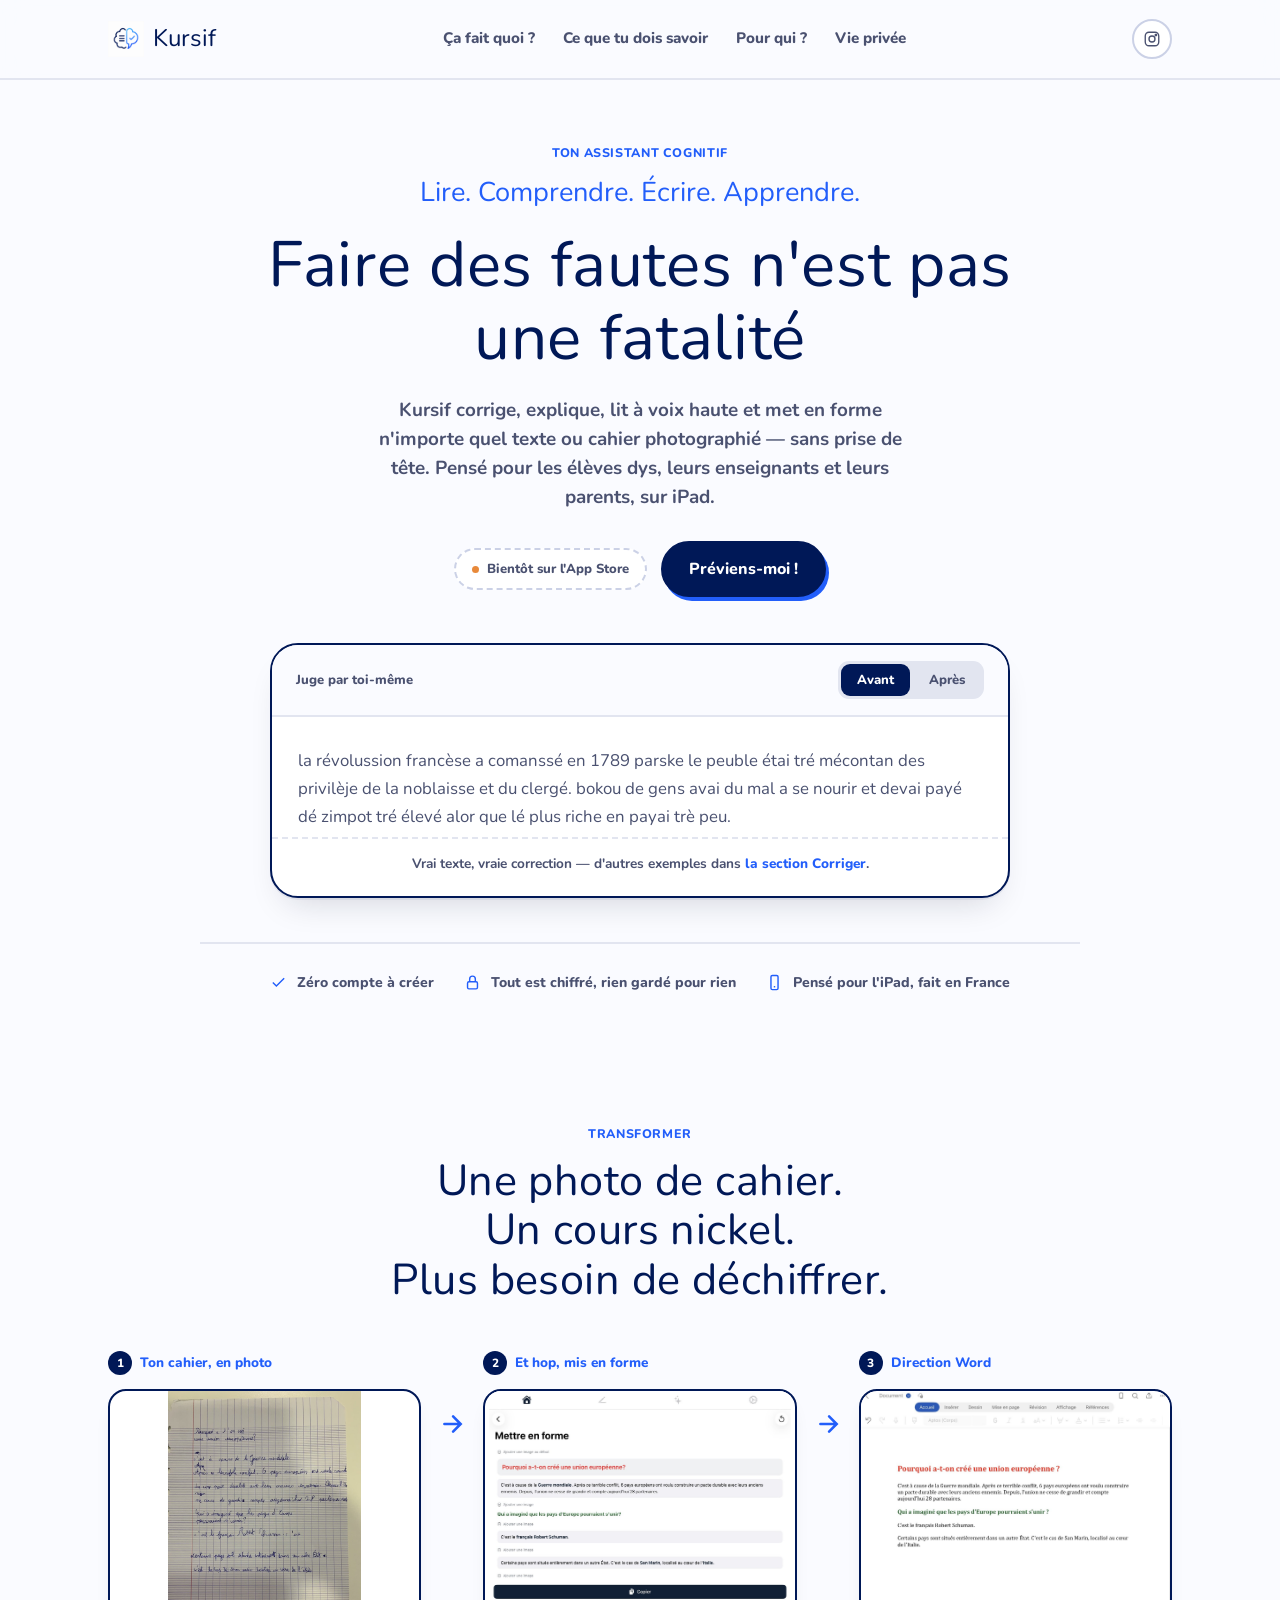
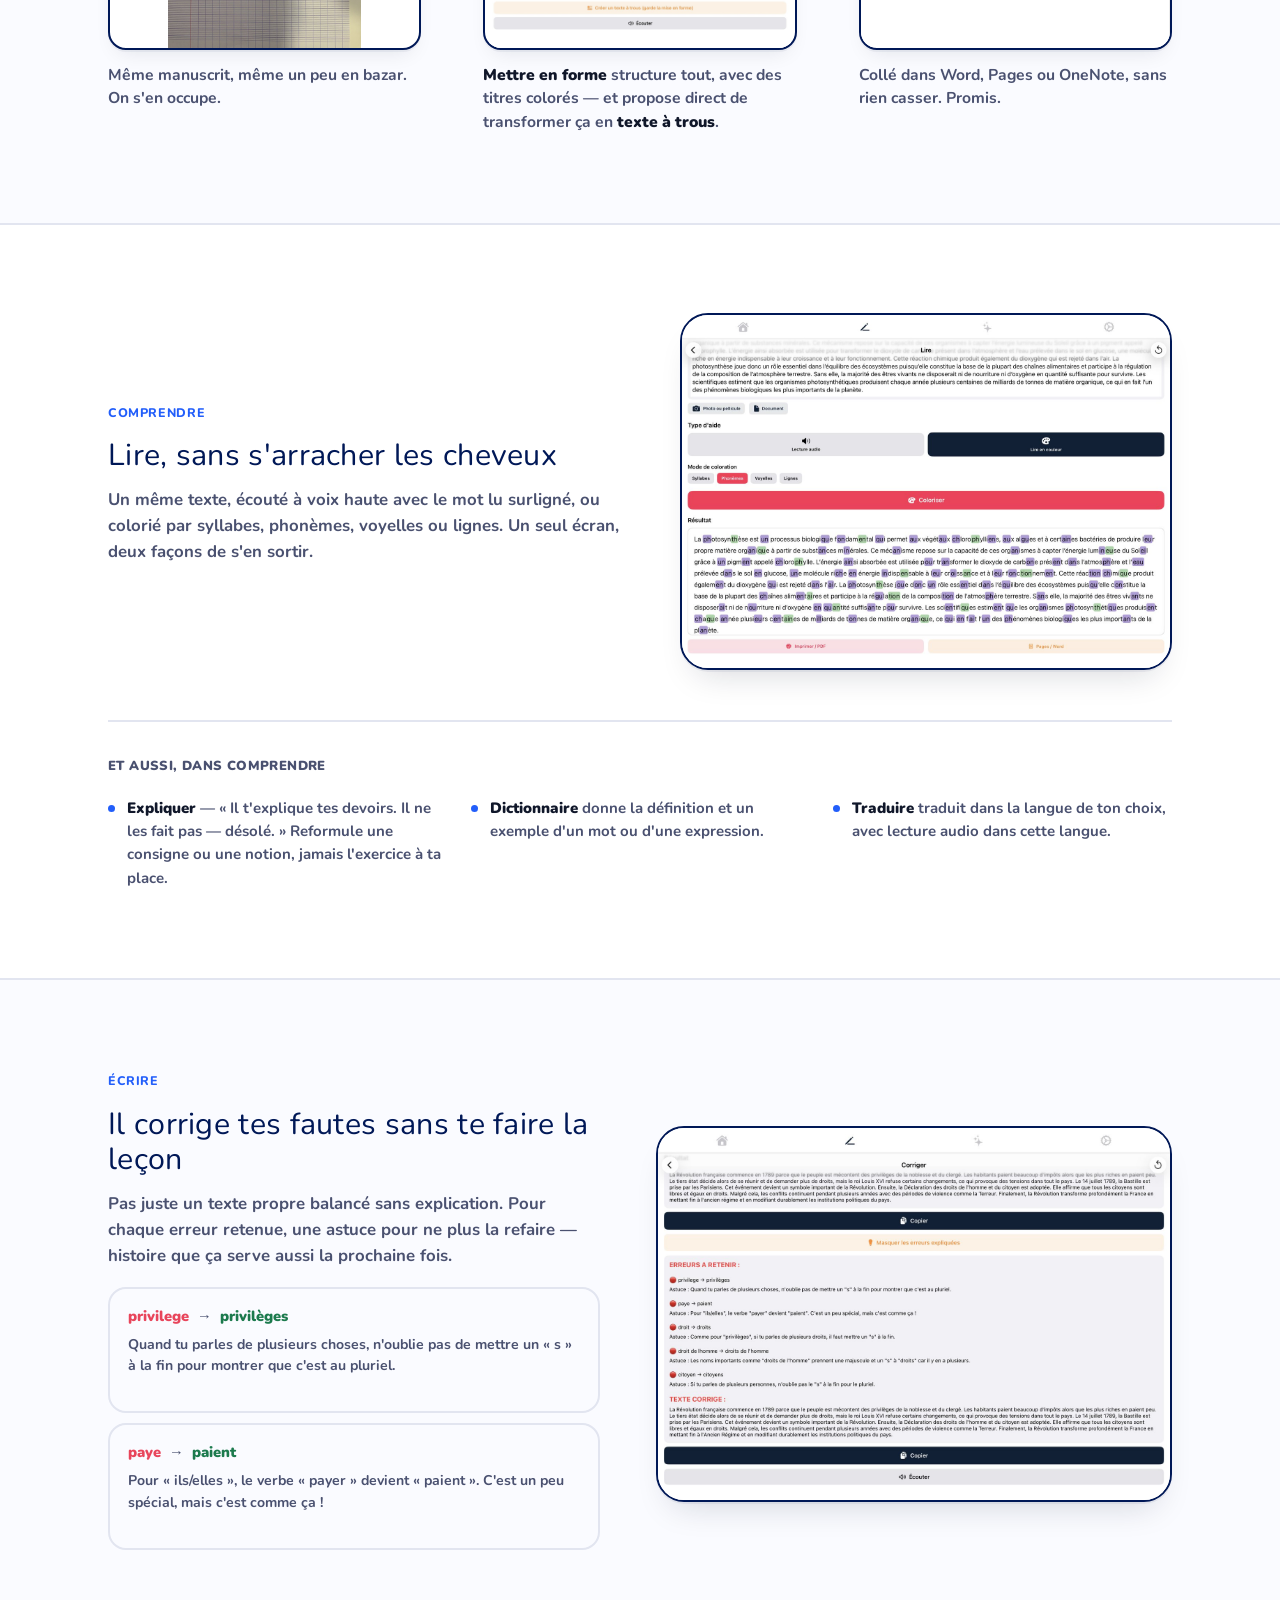
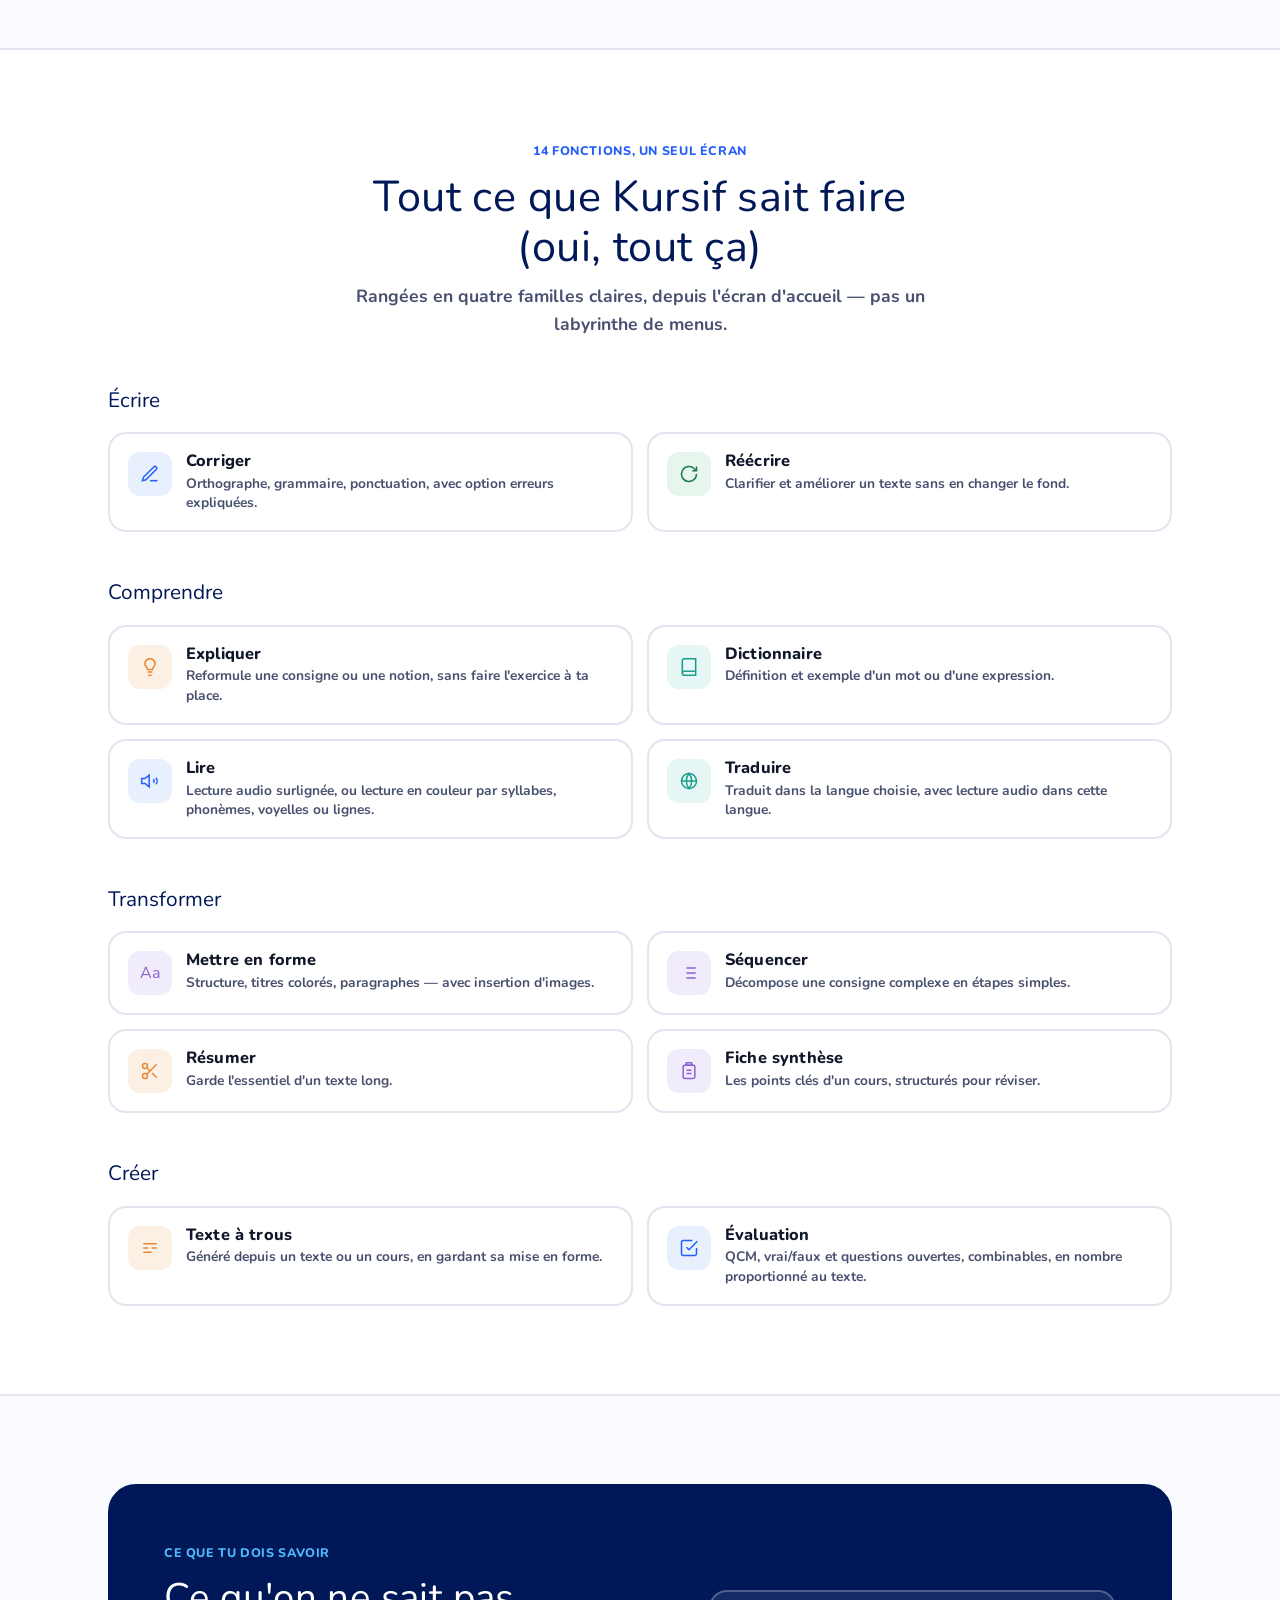
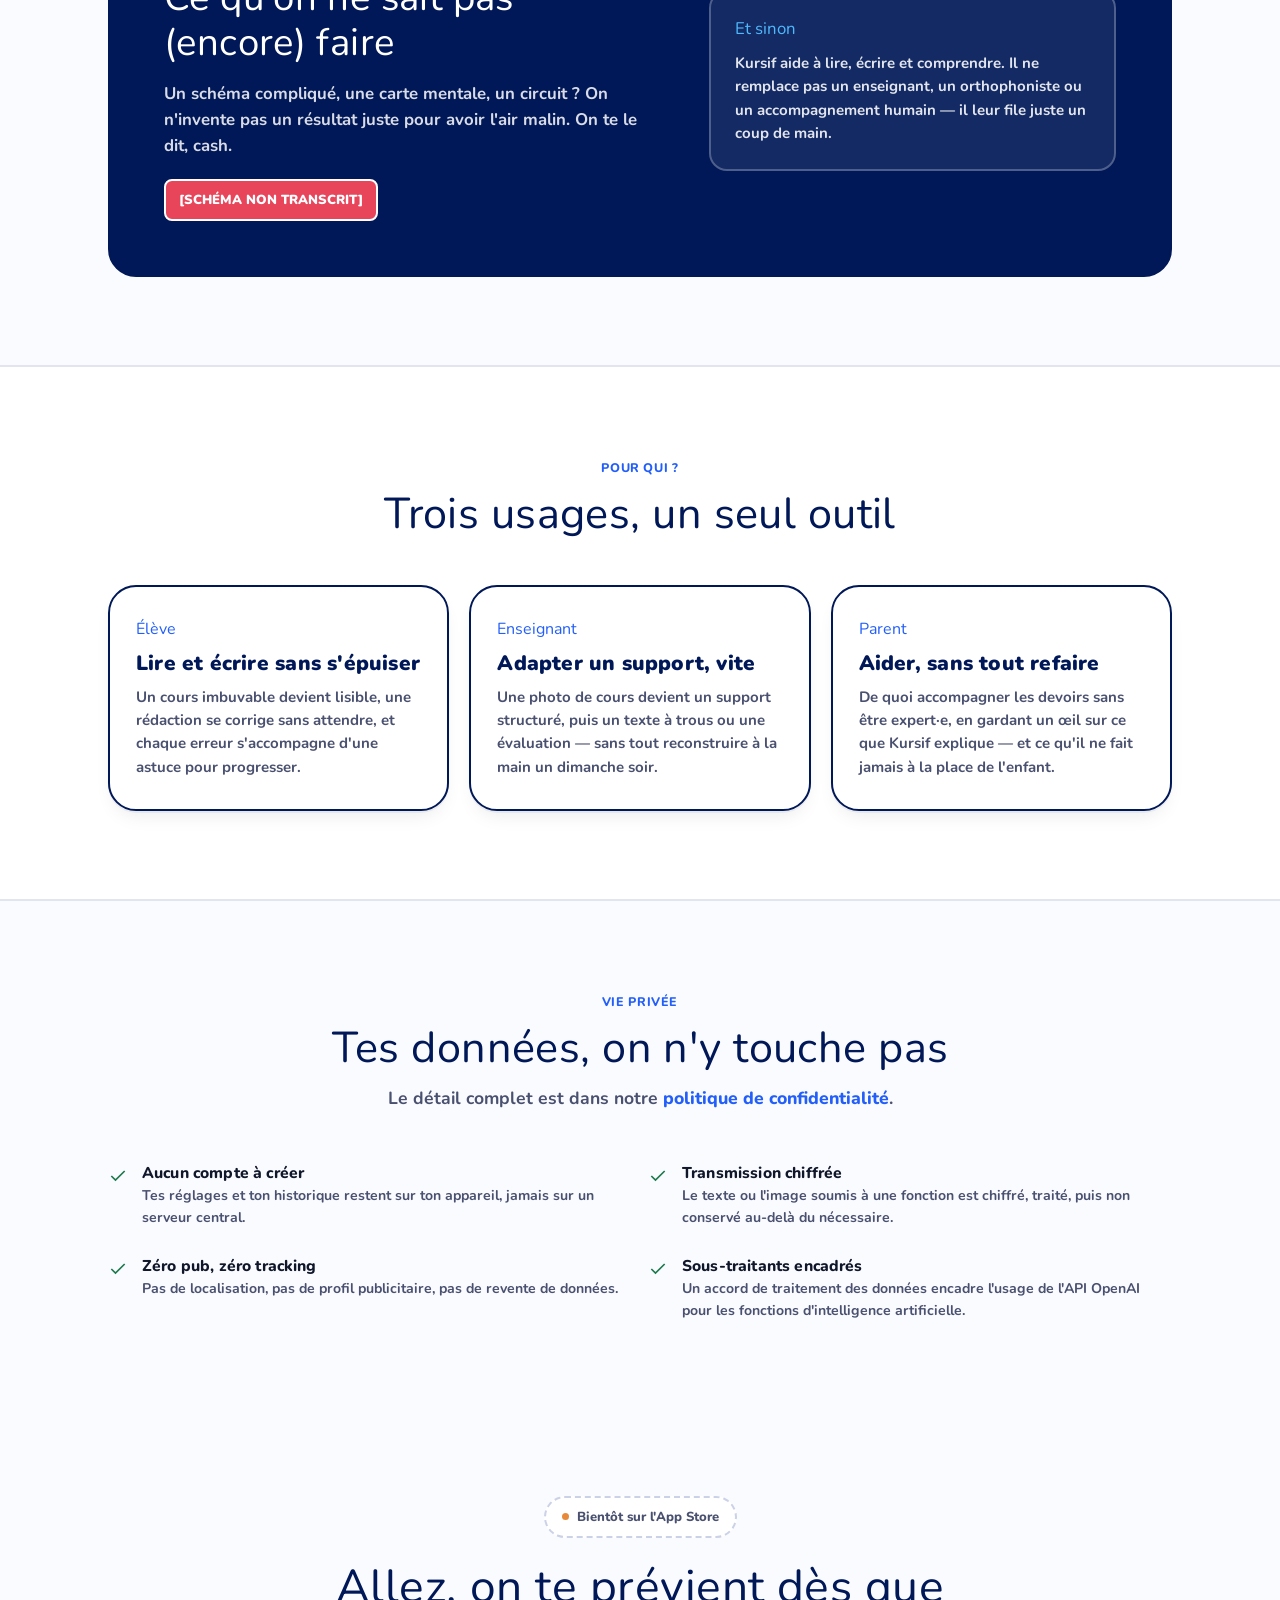
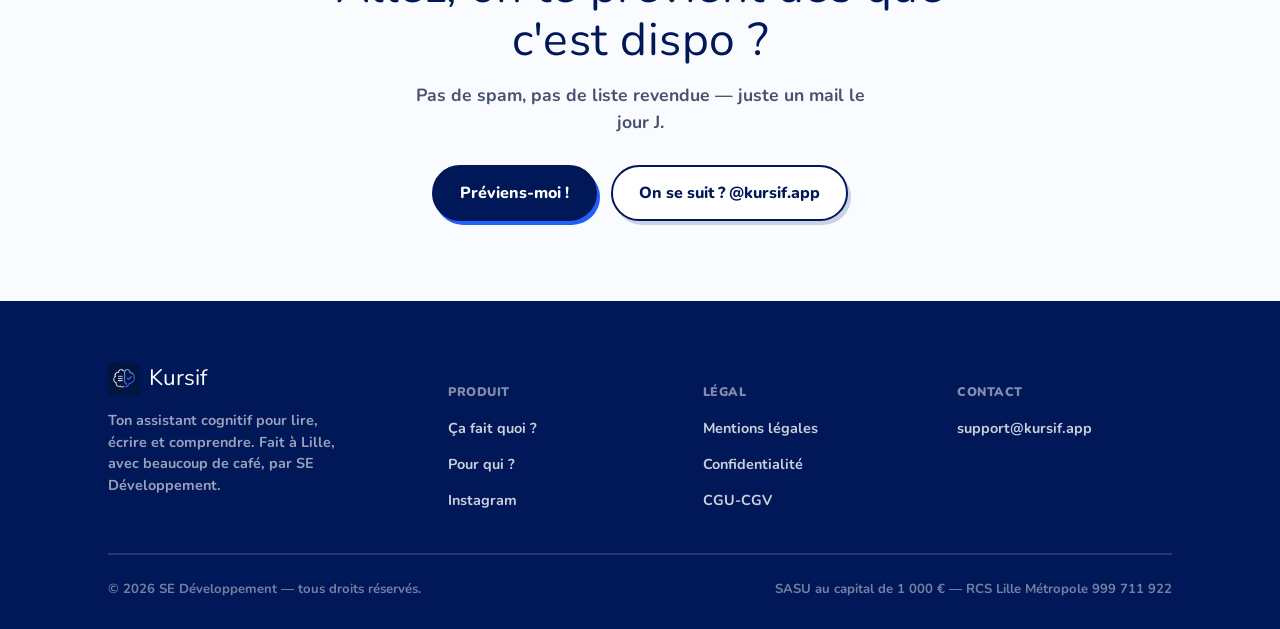
==== commit a3a25b5c: "Add files via upload" ====
--- a/index.html
+++ b/index.html
@@ -3,8 +3,19 @@
 <head>
 <meta charset="UTF-8">
 <meta name="viewport" content="width=device-width, initial-scale=1.0">
-<title>Kursif — le correcteur que tu n'attendais plus</title>
+<title>Kursif — Ton assistant cognitif</title>
 <meta name="description" content="Kursif corrige, reformule, lit à voix haute et met en forme tes textes et tes cahiers. Pensé pour les élèves dys, leurs enseignants et leurs parents, sur iPad.">
+<meta property="og:type" content="website">
+<meta property="og:url" content="https://kursif.app">
+<meta property="og:title" content="Kursif, ton assistant cognitif">
+<meta property="og:description" content="Kursif corrige, reformule, lit à voix haute et met en forme tes textes et tes cahiers. Pensé pour les élèves dys, leurs enseignants et leurs parents, sur iPad.">
+<meta property="og:image" content="https://kursif.app/assets/og-image.png">
+<meta property="og:image:width" content="1200">
+<meta property="og:image:height" content="630">
+<meta name="twitter:card" content="summary_large_image">
+<meta name="twitter:title" content="Kursif, ton assistant cognitif">
+<meta name="twitter:description" content="Kursif corrige, reformule, lit à voix haute et met en forme tes textes et tes cahiers.">
+<meta name="twitter:image" content="https://kursif.app/assets/og-image.png">
 <link rel="icon" href="assets/logo.png">
 <link rel="stylesheet" href="styles.css">
 </head>
@@ -105,13 +116,17 @@
           <span class="eyebrow">Comprendre</span>
           <h3 style="margin-top:14px;">Lire, sans s'arracher les cheveux</h3>
           <p>Un même texte, écouté à voix haute avec le mot lu surligné, ou colorié par syllabes, phonèmes, voyelles ou lignes. Un seul écran, deux façons de s'en sortir.</p>
-          <ul class="mini-list">
-            <li><span class="mini-dot"></span><span><strong>Expliquer</strong> — « Il t'explique tes devoirs. Il ne les fait pas — désolé. » Reformule une consigne ou une notion, jamais l'exercice à ta place.</span></li>
-            <li><span class="mini-dot"></span><span><strong>Dictionnaire</strong> donne la définition et un exemple d'un mot ou d'une expression.</span></li>
-            <li><span class="mini-dot"></span><span><strong>Traduire</strong> traduit dans la langue de ton choix, avec lecture audio dans cette langue.</span></li>
-          </ul>
         </div>
         <div class="showcase-figure"><img src="assets/screenshot-lire-couleur.jpg" alt="Texte sur la photosynthèse colorié par syllabes et phonèmes en violet et vert dans la fonction Lire"></div>
+      </div>
+
+      <div class="also-row">
+        <span class="also-label">Et aussi, dans Comprendre</span>
+        <ul class="mini-list mini-list-grid">
+          <li><span class="mini-dot"></span><span><strong>Expliquer</strong> — « Il t'explique tes devoirs. Il ne les fait pas — désolé. » Reformule une consigne ou une notion, jamais l'exercice à ta place.</span></li>
+          <li><span class="mini-dot"></span><span><strong>Dictionnaire</strong> donne la définition et un exemple d'un mot ou d'une expression.</span></li>
+          <li><span class="mini-dot"></span><span><strong>Traduire</strong> traduit dans la langue de ton choix, avec lecture audio dans cette langue.</span></li>
+        </ul>
       </div>
     </div>
   </section>
--- a/styles.css
+++ b/styles.css
@@ -259,6 +259,14 @@
 .mini-list strong{color:var(--ink);font-weight:900;}
 .mini-dot{width:7px;height:7px;border-radius:50%;background:var(--blue);margin-top:8px;flex-shrink:0;}
 
+.also-row{margin-top:50px;padding-top:34px;border-top:2px solid var(--line);}
+.also-label{
+  font-family:var(--font-body);font-weight:900;font-size:.82rem;letter-spacing:.03em;
+  text-transform:uppercase;color:var(--ink-soft);display:block;margin-bottom:20px;
+}
+.mini-list-grid{display:grid;grid-template-columns:repeat(3,1fr);gap:24px;margin-top:0;}
+.mini-list-grid li{font-size:.94rem;}
+
 /* tip cards (erreurs expliquées) */
 .tip-card{
   background:var(--paper);border:2px solid var(--line);border-radius:var(--radius-md);
@@ -371,13 +379,15 @@
 @media (max-width: 920px){
   .main-nav{display:none;}
   .showcase, .showcase.reverse{grid-template-columns:1fr;gap:32px;}
-  .showcase.reverse .showcase-figure{order:0;}
+  .showcase-text{order:1;}
+  .showcase-figure, .showcase.reverse .showcase-figure{order:2;}
   .chain{grid-template-columns:1fr;}
   .chain-arrow{display:none;}
   .honesty-card{grid-template-columns:1fr;padding:36px 26px;}
   .audience-grid{grid-template-columns:1fr;}
   .privacy-grid{grid-template-columns:1fr;}
   .func-grid{grid-template-columns:1fr;}
+  .mini-list-grid{grid-template-columns:1fr;gap:16px;}
   .footer-top{grid-template-columns:1fr 1fr;gap:32px;}
 }
 @media (max-width: 600px){
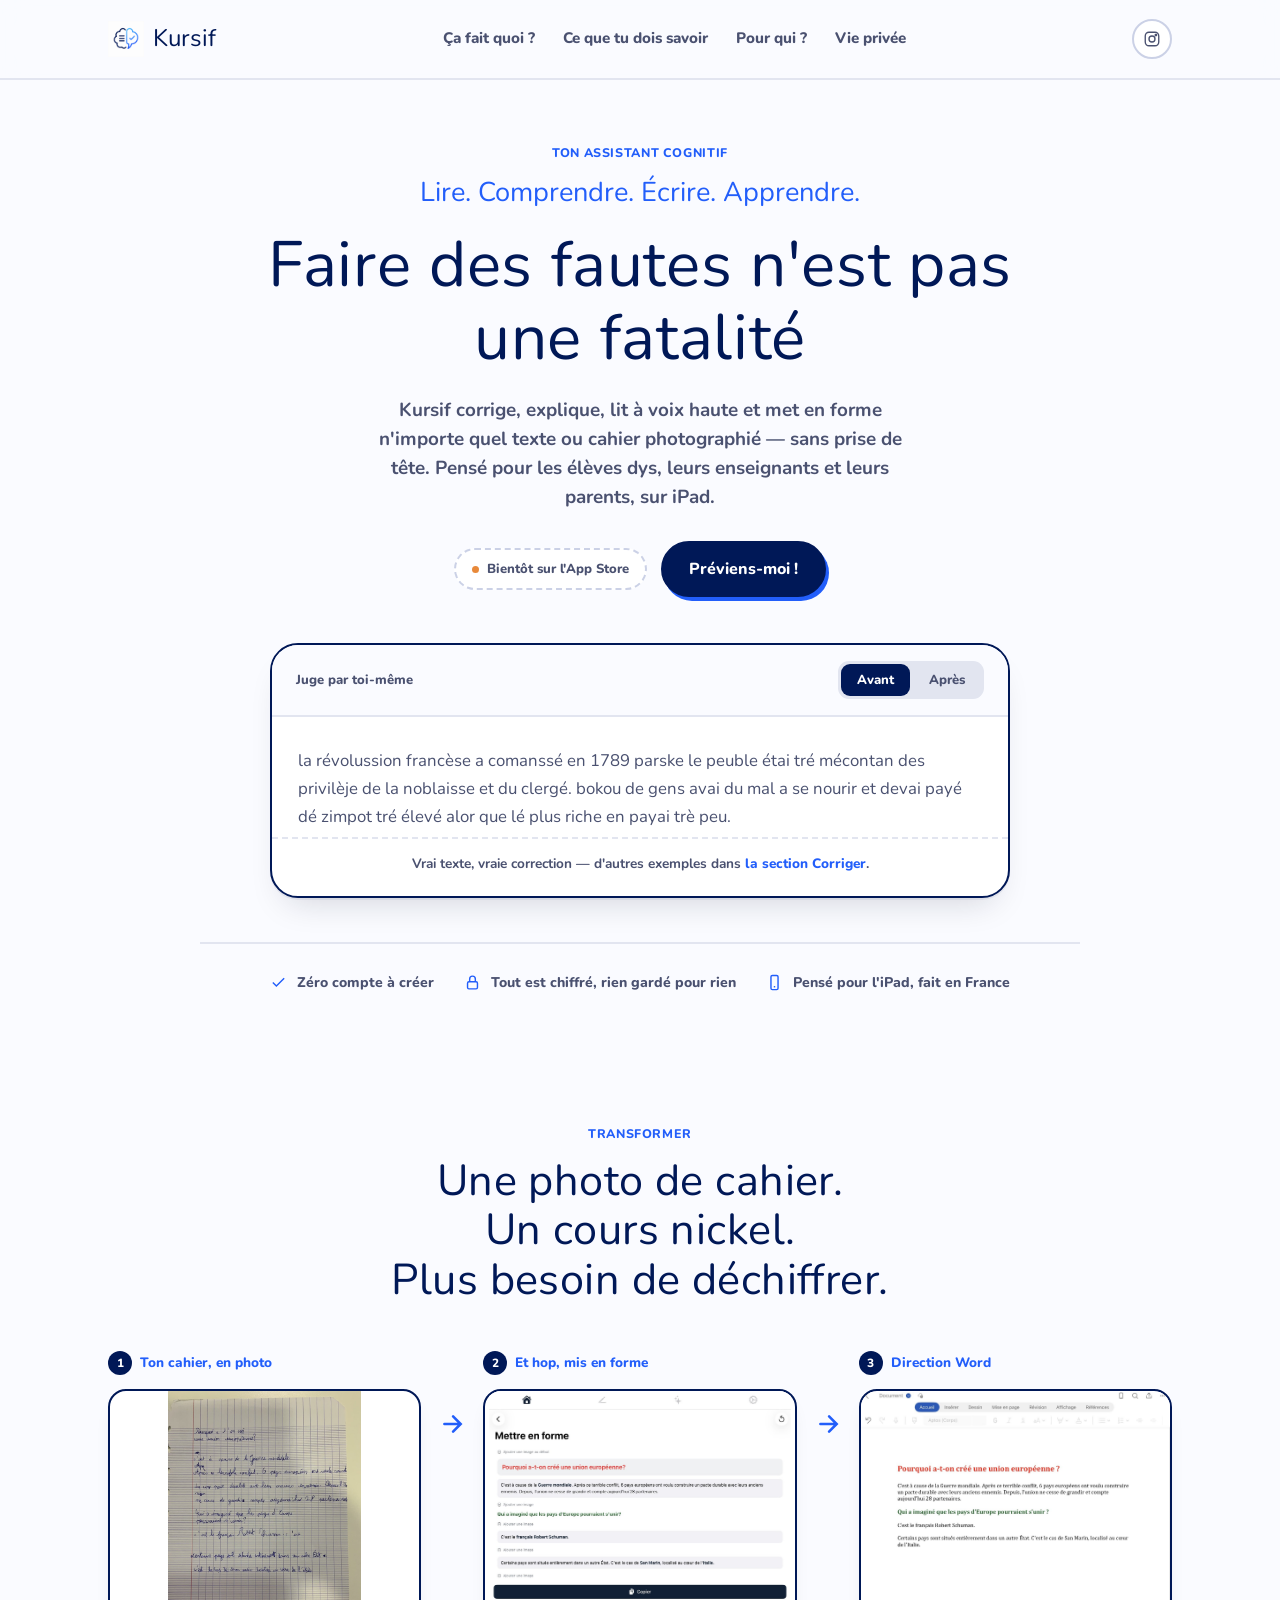
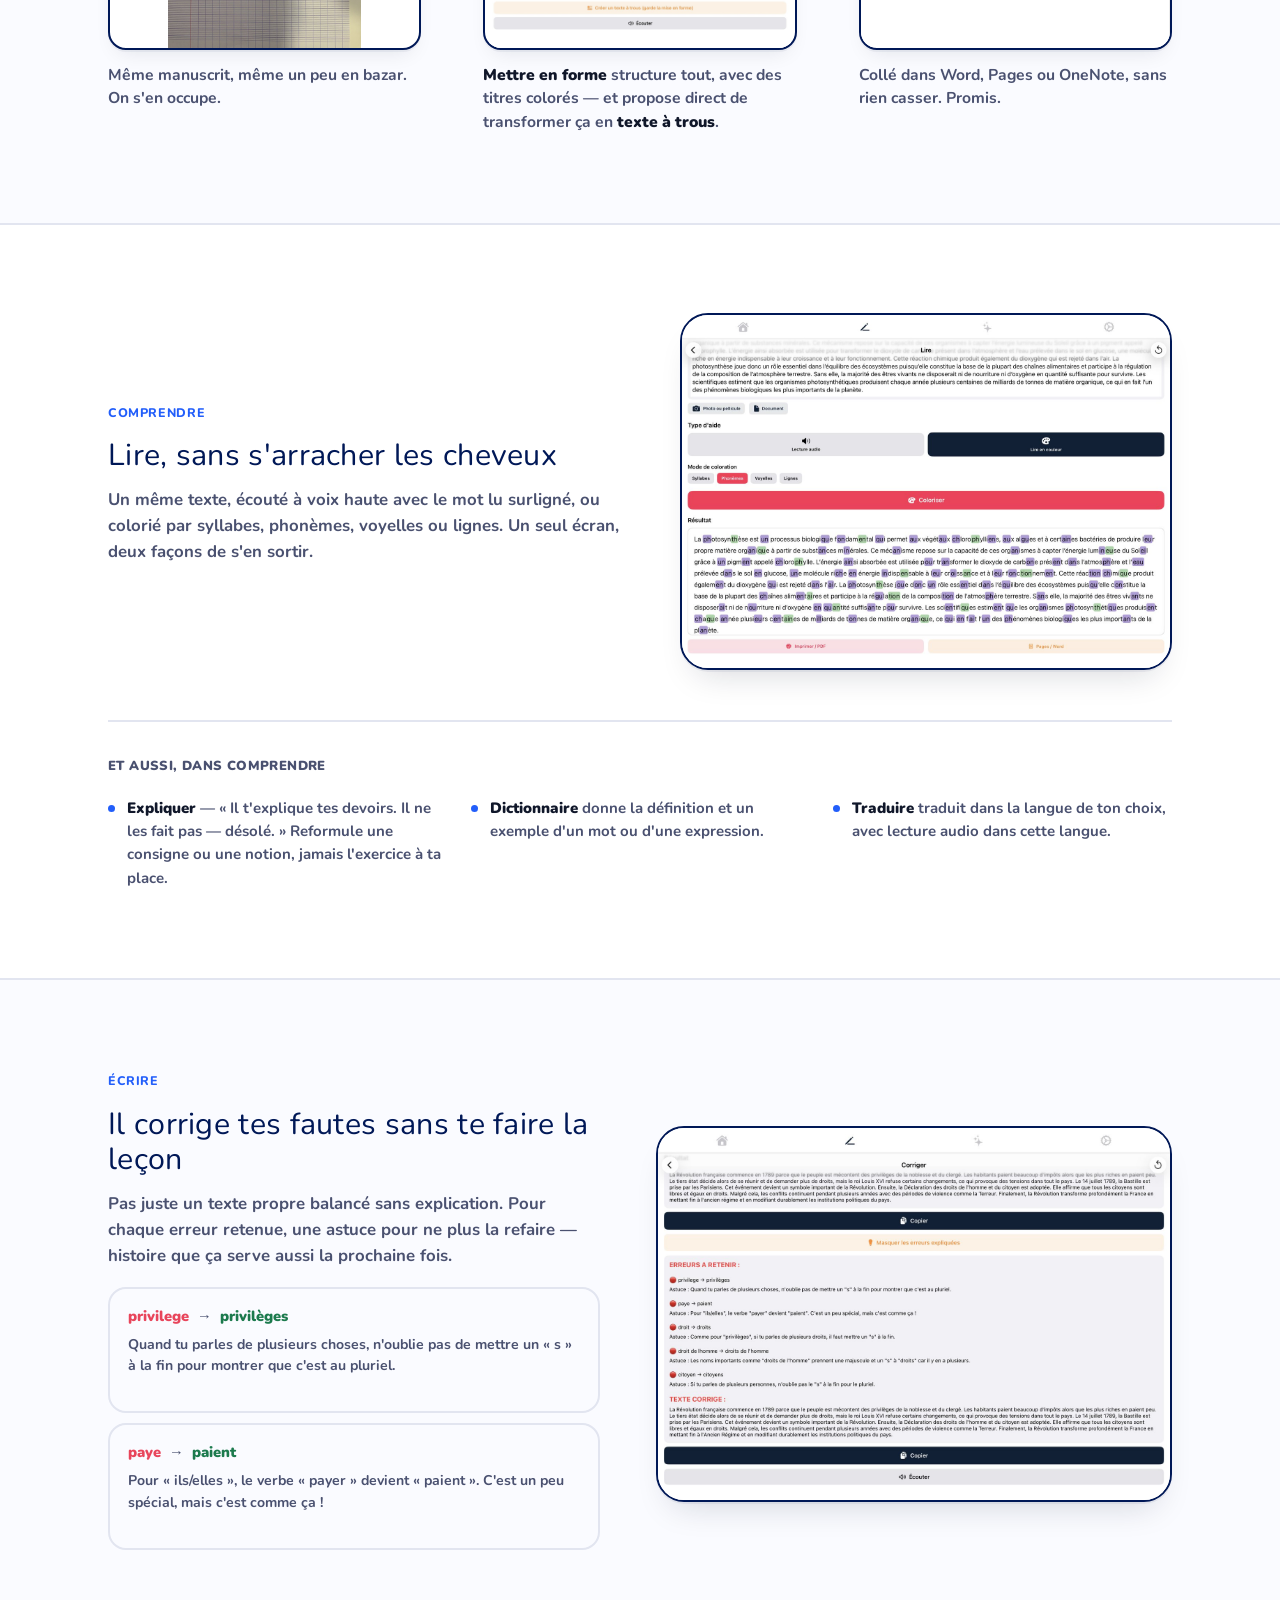
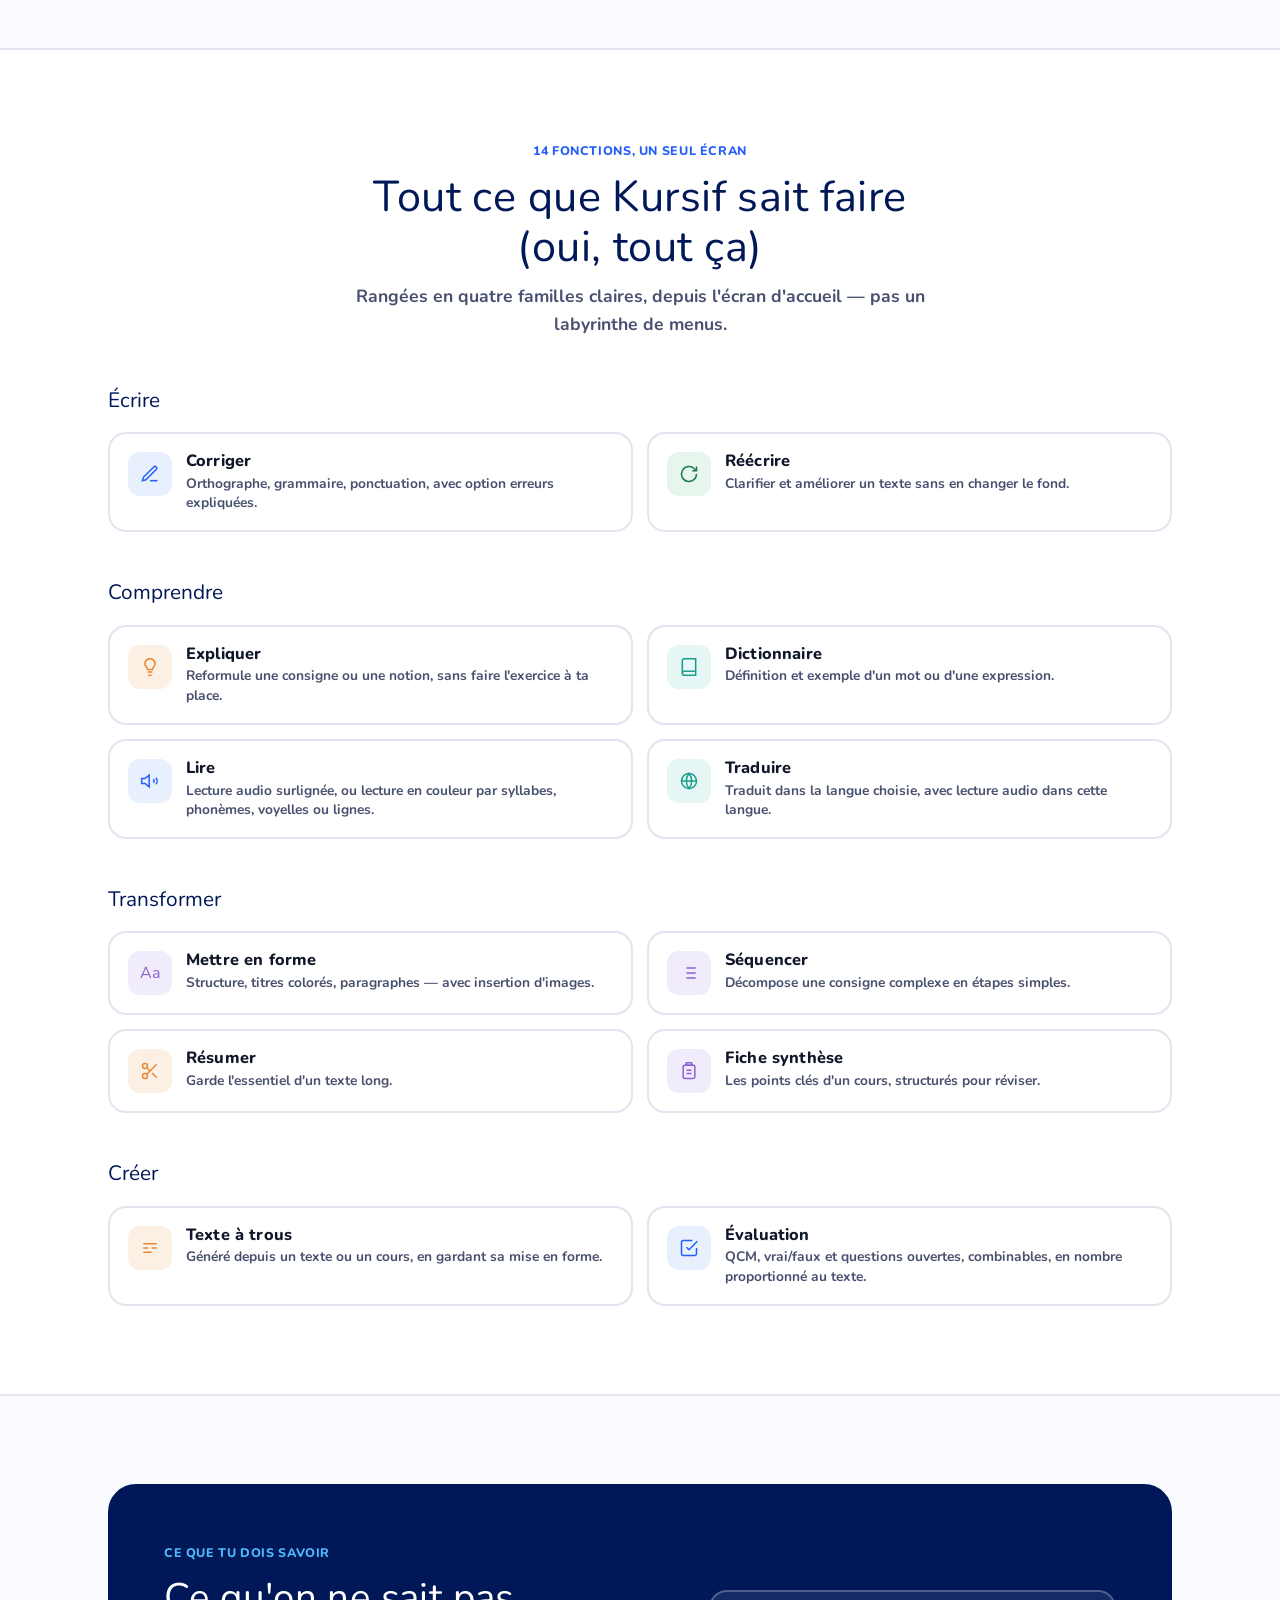
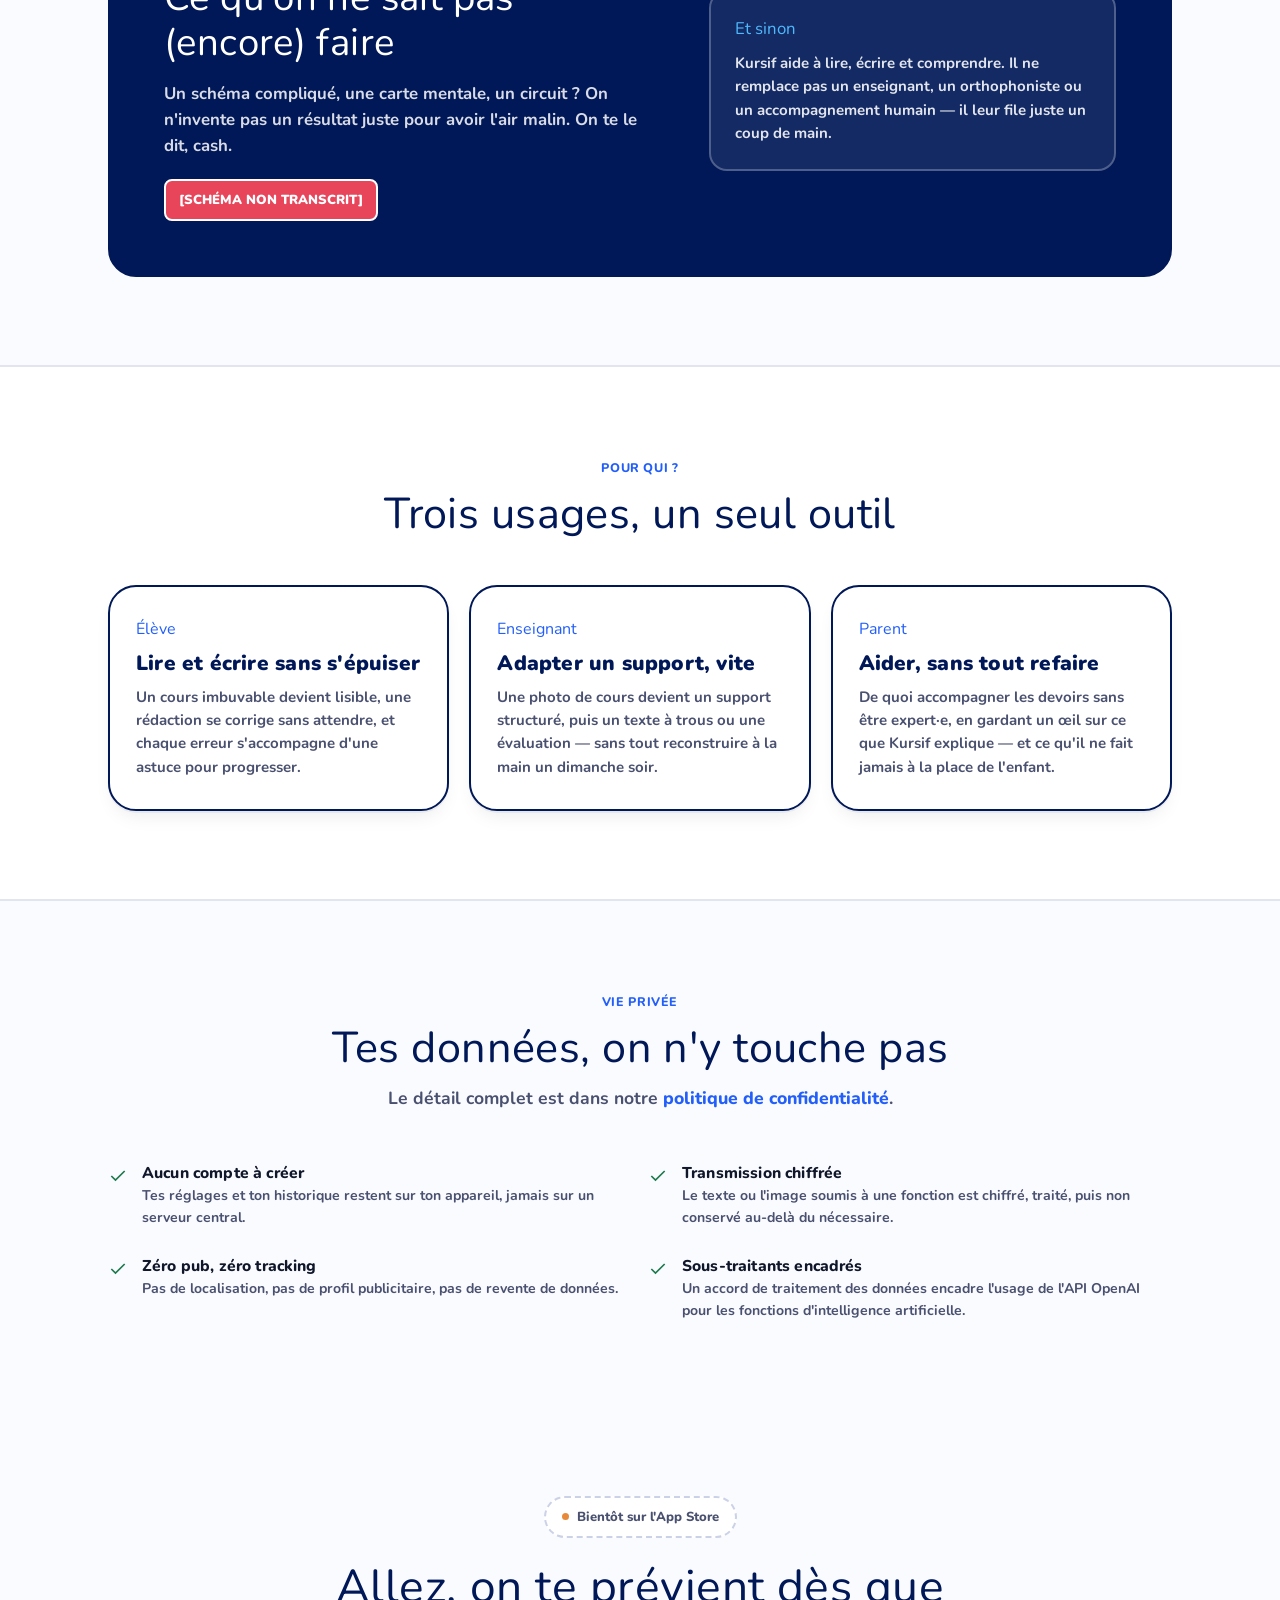
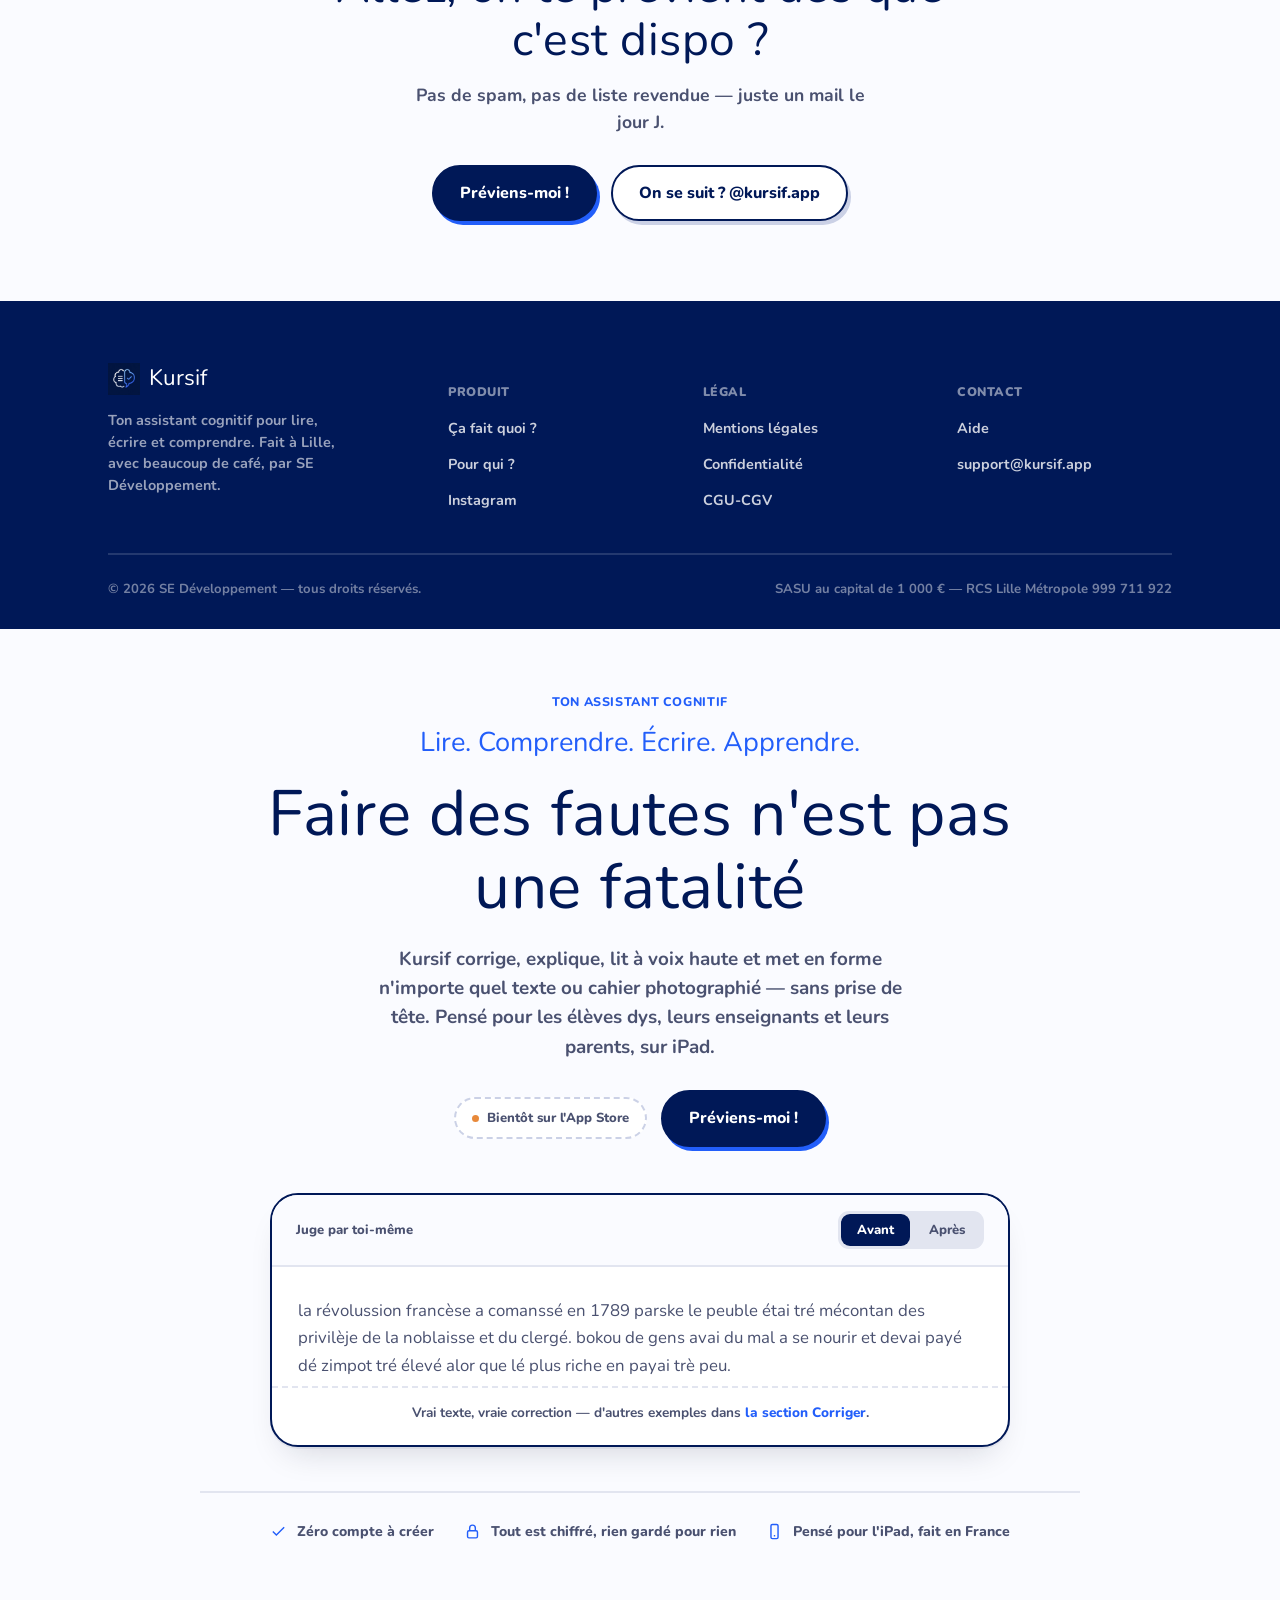
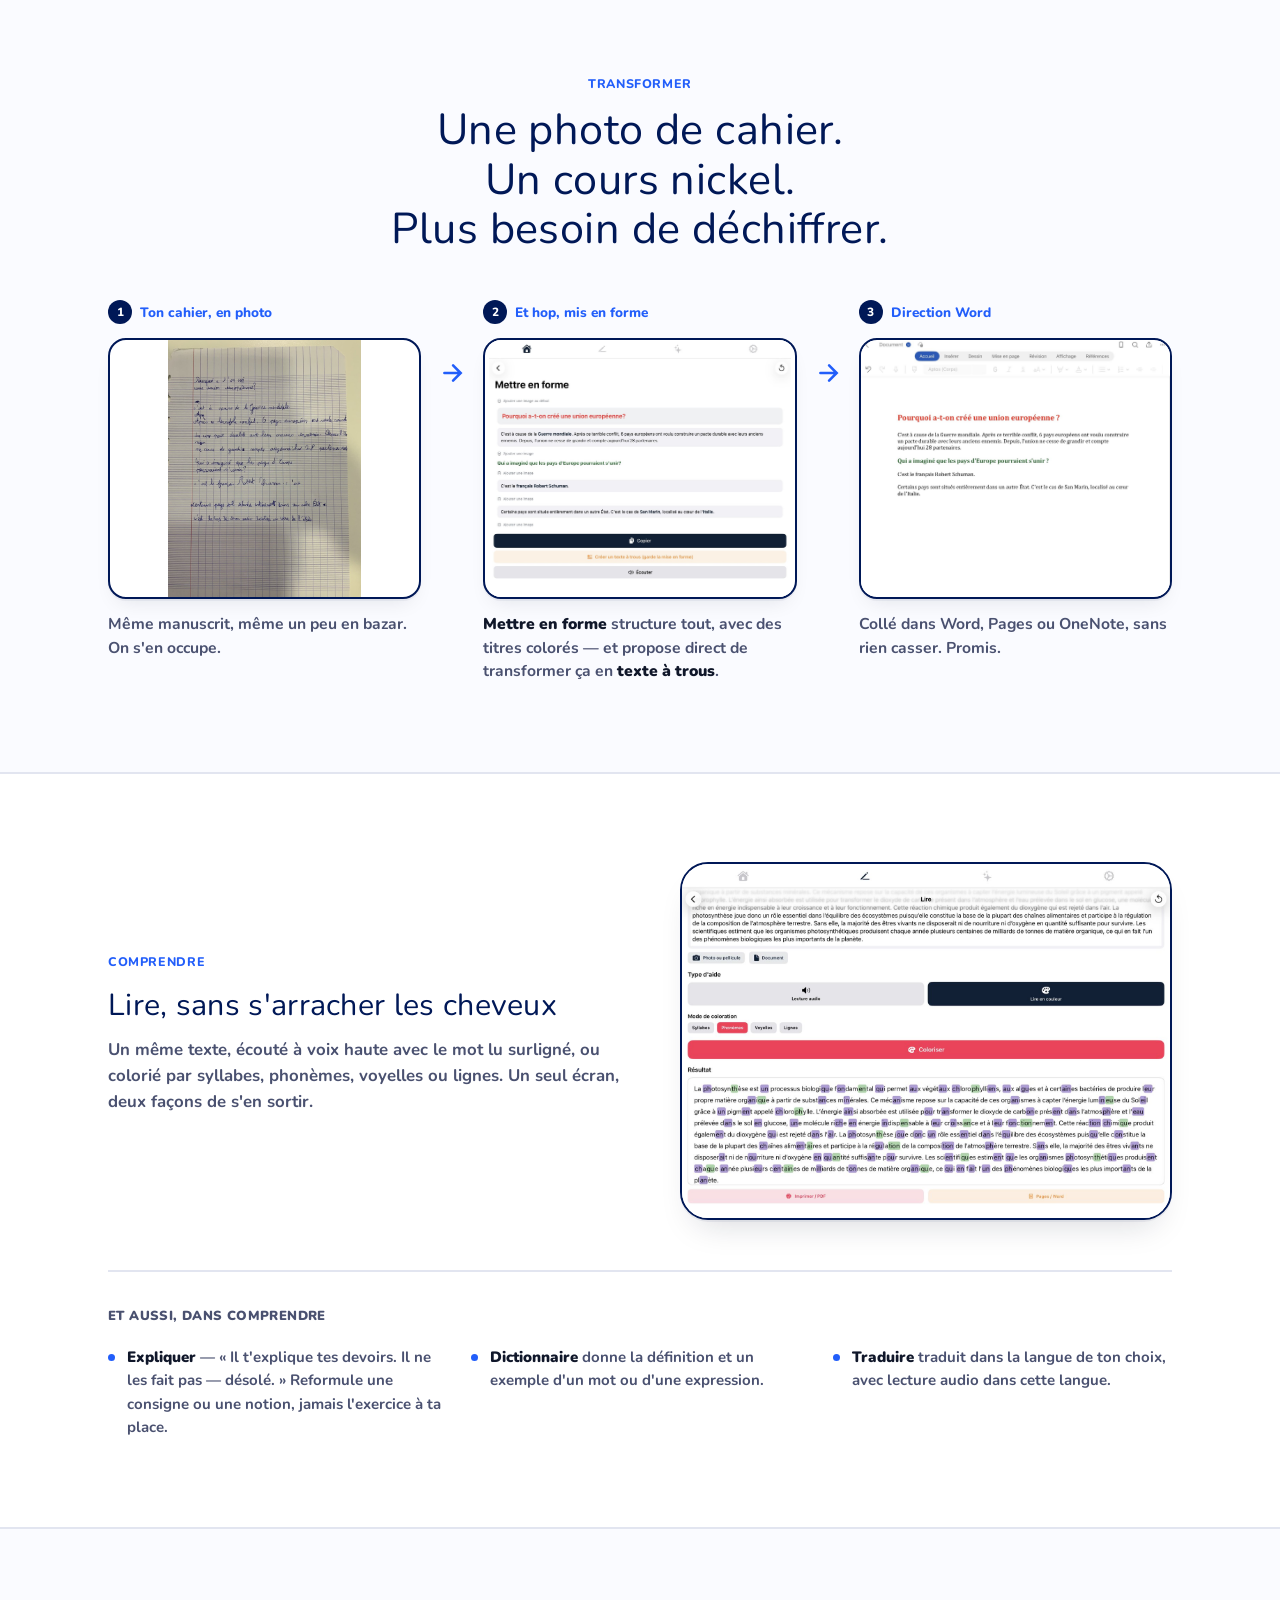
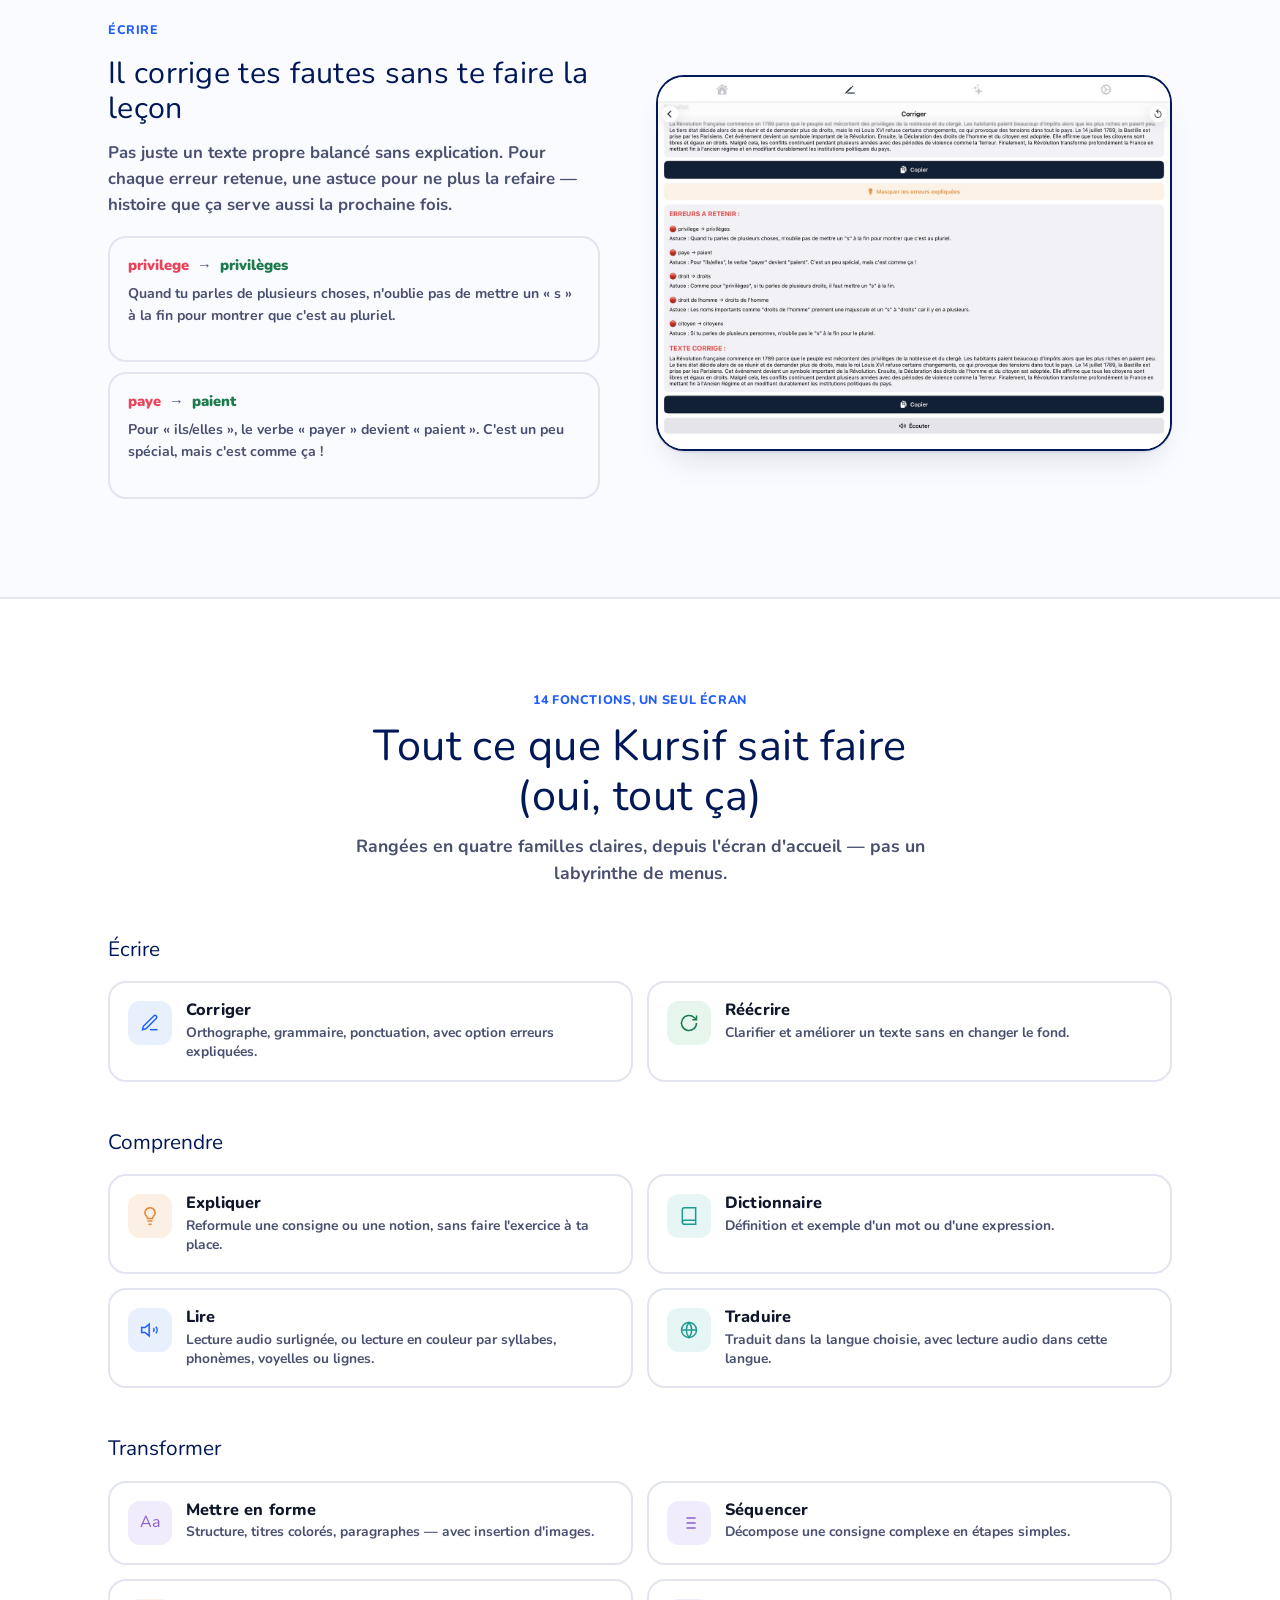
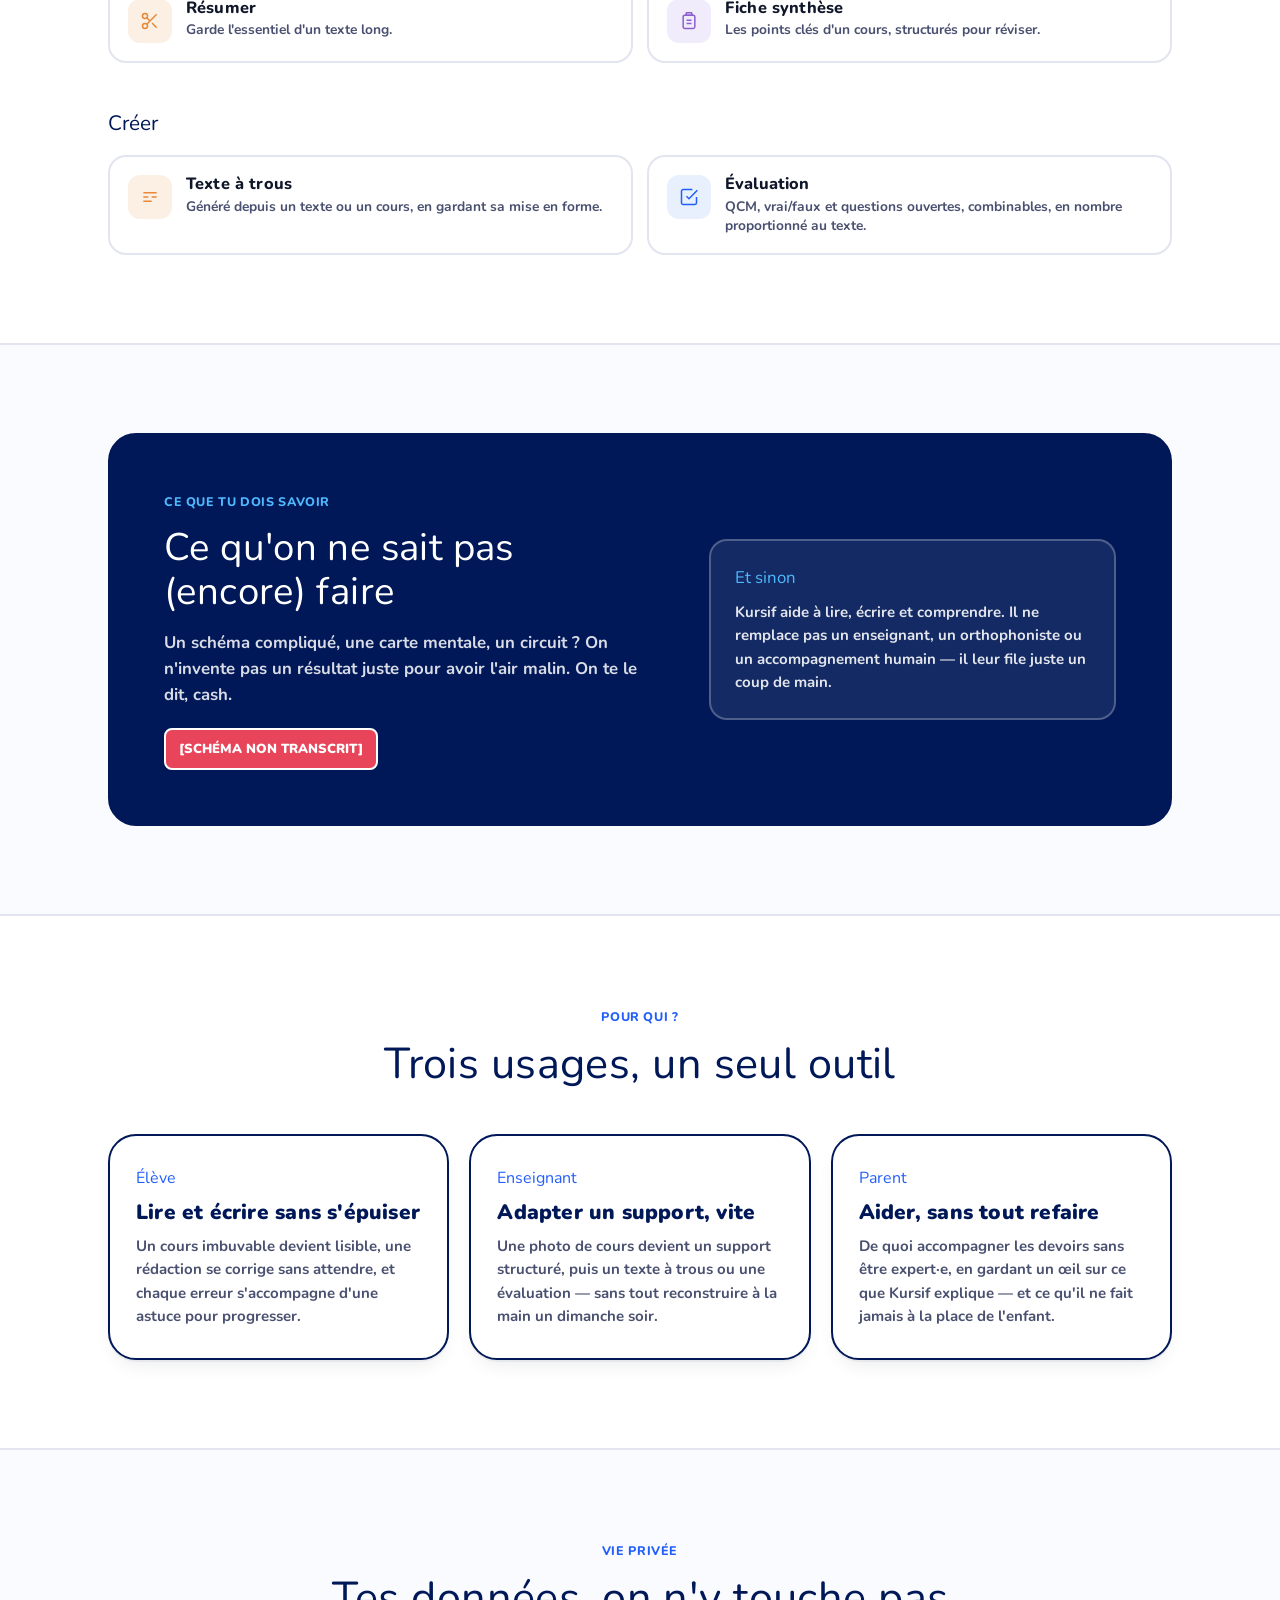
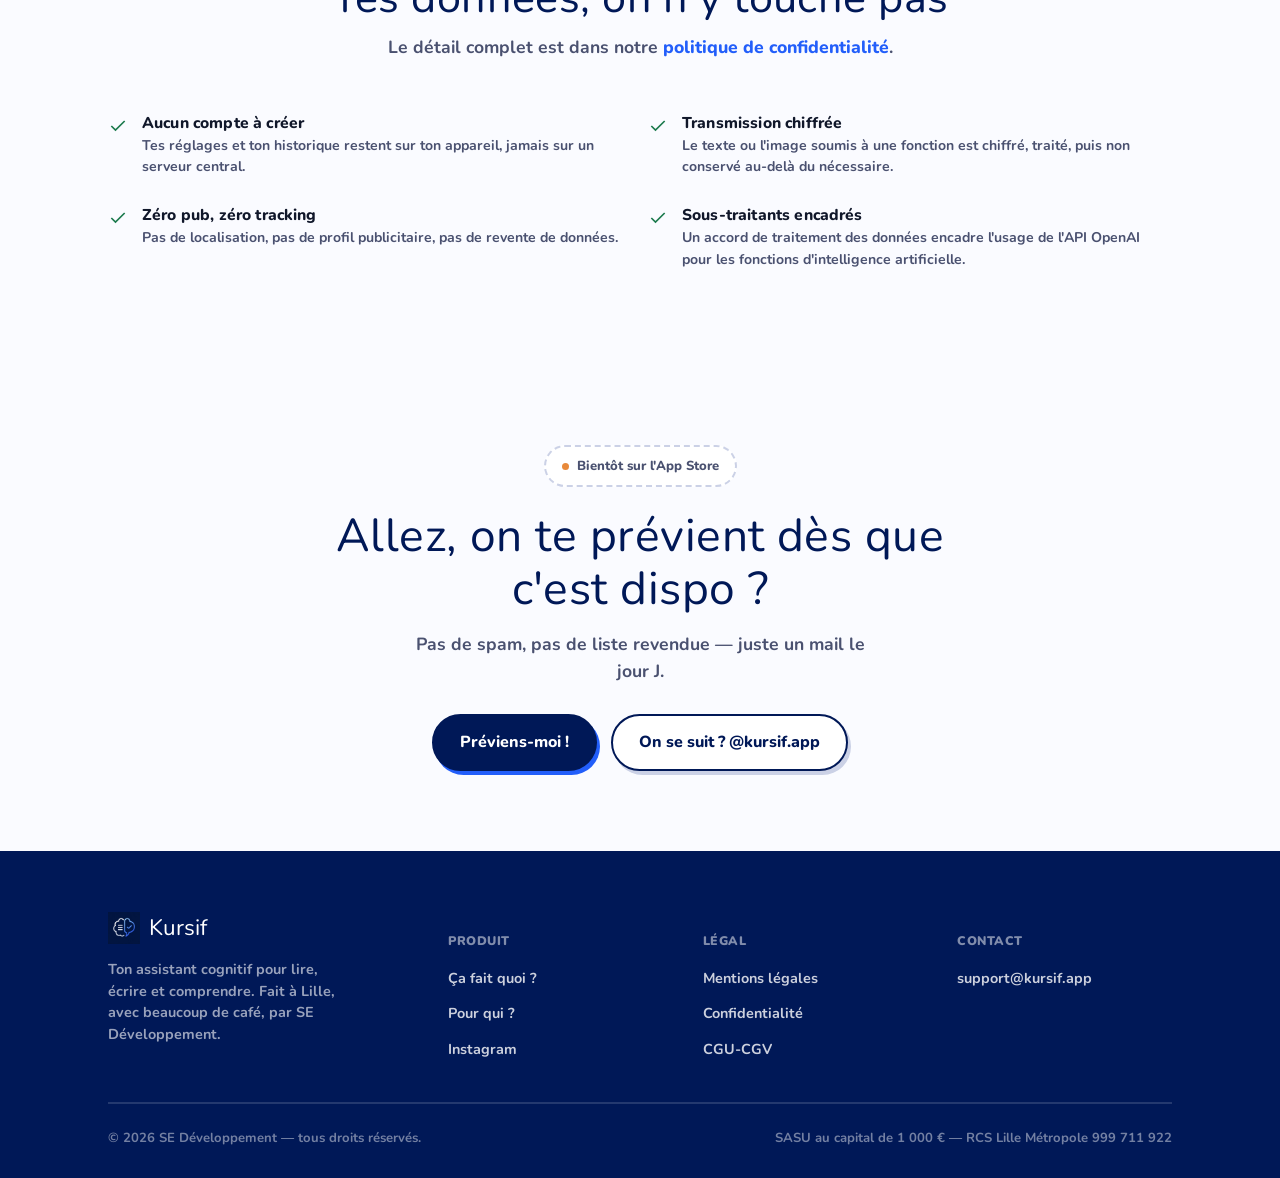
==== commit d3d03bcf: "Update index.html" ====
--- a/index.html
+++ b/index.html
@@ -353,6 +353,7 @@
       <div class="footer-col">
         <h5>Contact</h5>
         <ul>
+          <li><a href="support.html">Aide</a></li>
           <li><a href="mailto:support@kursif.app">support@kursif.app</a></li>
         </ul>
       </div>
@@ -386,4 +387,356 @@
 </script>
 
 </body>
+</html>    </div>
+  </div>
+</header>
+
+<main id="top">
+
+  <!-- ============ HERO ============ -->
+  <section class="hero">
+    <div class="wrap">
+      <div class="hero-top">
+        <span class="eyebrow">Ton assistant cognitif</span>
+        <p class="hero-tagline">Lire. Comprendre. Écrire. Apprendre.</p>
+        <h1>Faire des fautes n'est pas une fatalité</h1>
+        <p class="hero-sub">Kursif corrige, explique, lit à voix haute et met en forme n'importe quel texte ou cahier photographié — sans prise de tête. Pensé pour les élèves dys, leurs enseignants et leurs parents, sur iPad.</p>
+        <div class="hero-cta-row">
+          <span class="badge-soon"><span class="pulse"></span> Bientôt sur l'App Store</span>
+          <a class="btn btn-primary" href="mailto:support@kursif.app?subject=Liste%20d%27attente%20Kursif&body=Bonjour%2C%20je%20souhaite%20%C3%AAtre%20pr%C3%A9venu%C2%B7e%20du%20lancement%20de%20Kursif.">Préviens-moi !</a>
+        </div>
+      </div>
+
+      <!-- interactive before/after demo -->
+      <div class="demo-card">
+        <div class="demo-bar">
+          <span class="demo-bar-label">Juge par toi-même</span>
+          <div class="toggle-pair" role="group" aria-label="Avant ou après correction">
+            <button type="button" id="btnBefore" class="is-on">Avant</button>
+            <button type="button" id="btnAfter">Après</button>
+          </div>
+        </div>
+        <div class="demo-body">
+          <p class="demo-text before" id="textBefore">la révolussion francèse a comanssé en 1789 parske le peuble étai tré mécontan des privilèje de la noblaisse et du clergé. bokou de gens avai du mal a se nourir et devai payé dé zimpot tré élevé alor que lé plus riche en payai trè peu.</p>
+          <p class="demo-text after is-hidden" id="textAfter">La révolution française a commencé en 1789 parce que le peuple était très mécontent des privilèges de la noblesse et du clergé. Beaucoup de gens avaient du mal à se nourrir et devaient payer des impôts très élevés alors que les plus riches en payaient très peu.</p>
+        </div>
+        <p class="demo-foot">Vrai texte, vraie correction — d'autres exemples dans <a href="#corriger">la section Corriger</a>.</p>
+      </div>
+
+      <div class="trust-row">
+        <div class="trust-item"><svg width="17" height="17" viewBox="0 0 24 24" fill="none" stroke="currentColor" stroke-width="2"><path d="M20 6 9 17l-5-5"/></svg> Zéro compte à créer</div>
+        <div class="trust-item"><svg width="17" height="17" viewBox="0 0 24 24" fill="none" stroke="currentColor" stroke-width="2"><rect x="5" y="11" width="14" height="10" rx="2"/><path d="M8 11V7a4 4 0 1 1 8 0v4"/></svg> Tout est chiffré, rien gardé pour rien</div>
+        <div class="trust-item"><svg width="17" height="17" viewBox="0 0 24 24" fill="none" stroke="currentColor" stroke-width="2"><rect x="7" y="2" width="10" height="20" rx="2"/><path d="M11 18h2"/></svg> Pensé pour l'iPad, fait en France</div>
+      </div>
+    </div>
+  </section>
+
+  <!-- ============ CHAINE PEDAGOGIQUE ============ -->
+  <section class="section" id="fonctionnalites">
+    <div class="wrap">
+      <div class="section-head center">
+        <span class="eyebrow">Transformer</span>
+        <h2>Une photo de cahier.<br>Un cours nickel.<br>Plus besoin de déchiffrer.</h2>
+      </div>
+
+      <div class="chain">
+        <div class="chain-step">
+          <span class="chain-num"><span class="n">1</span> Ton cahier, en photo</span>
+          <div class="chain-figure"><img src="assets/photo-cahier.jpeg" alt="Photo d'un cahier d'élève écrit à la main, prise avec l'appareil photo de l'iPad"></div>
+          <p class="chain-cap">Même manuscrit, même un peu en bazar. On s'en occupe.</p>
+        </div>
+        <div class="chain-arrow"><svg width="26" height="26" viewBox="0 0 24 24" fill="none" stroke="currentColor" stroke-width="2.4" stroke-linecap="round"><path d="M5 12h14M13 5l7 7-7 7"/></svg></div>
+        <div class="chain-step">
+          <span class="chain-num"><span class="n">2</span> Et hop, mis en forme</span>
+          <div class="chain-figure"><img src="assets/screenshot-mef-apres.jpg" alt="Résultat de la fonction Mettre en forme : cours structuré avec titres rouge et vert, et bouton Créer un texte à trous"></div>
+          <p class="chain-cap"><strong>Mettre en forme</strong> structure tout, avec des titres colorés — et propose direct de transformer ça en <strong>texte à trous</strong>.</p>
+        </div>
+        <div class="chain-arrow"><svg width="26" height="26" viewBox="0 0 24 24" fill="none" stroke="currentColor" stroke-width="2.4" stroke-linecap="round"><path d="M5 12h14M13 5l7 7-7 7"/></svg></div>
+        <div class="chain-step">
+          <span class="chain-num"><span class="n">3</span> Direction Word</span>
+          <div class="chain-figure"><img src="assets/screenshot-export-word.jpg" alt="Le même cours collé dans Word, avec les titres colorés conservés"></div>
+          <p class="chain-cap">Collé dans Word, Pages ou OneNote, sans rien casser. Promis.</p>
+        </div>
+      </div>
+    </div>
+  </section>
+
+  <!-- ============ LIRE ============ -->
+  <section class="section section-alt">
+    <div class="wrap">
+      <div class="showcase">
+        <div class="showcase-text">
+          <span class="eyebrow">Comprendre</span>
+          <h3 style="margin-top:14px;">Lire, sans s'arracher les cheveux</h3>
+          <p>Un même texte, écouté à voix haute avec le mot lu surligné, ou colorié par syllabes, phonèmes, voyelles ou lignes. Un seul écran, deux façons de s'en sortir.</p>
+        </div>
+        <div class="showcase-figure"><img src="assets/screenshot-lire-couleur.jpg" alt="Texte sur la photosynthèse colorié par syllabes et phonèmes en violet et vert dans la fonction Lire"></div>
+      </div>
+
+      <div class="also-row">
+        <span class="also-label">Et aussi, dans Comprendre</span>
+        <ul class="mini-list mini-list-grid">
+          <li><span class="mini-dot"></span><span><strong>Expliquer</strong> — « Il t'explique tes devoirs. Il ne les fait pas — désolé. » Reformule une consigne ou une notion, jamais l'exercice à ta place.</span></li>
+          <li><span class="mini-dot"></span><span><strong>Dictionnaire</strong> donne la définition et un exemple d'un mot ou d'une expression.</span></li>
+          <li><span class="mini-dot"></span><span><strong>Traduire</strong> traduit dans la langue de ton choix, avec lecture audio dans cette langue.</span></li>
+        </ul>
+      </div>
+    </div>
+  </section>
+
+  <!-- ============ CORRIGER ============ -->
+  <section class="section" id="corriger">
+    <div class="wrap">
+      <div class="showcase reverse">
+        <div class="showcase-figure"><img src="assets/screenshot-corriger-erreurs.jpg" alt="Capture de la fonction Corriger affichant les erreurs expliquées avec des astuces pédagogiques"></div>
+        <div class="showcase-text">
+          <span class="eyebrow">Écrire</span>
+          <h3 style="margin-top:14px;">Il corrige tes fautes sans te faire la leçon</h3>
+          <p>Pas juste un texte propre balancé sans explication. Pour chaque erreur retenue, une astuce pour ne plus la refaire — histoire que ça serve aussi la prochaine fois.</p>
+          <div class="tip-card">
+            <div class="tip-fix">privilege <span class="arrow">→</span> <span class="after">privilèges</span></div>
+            <p>Quand tu parles de plusieurs choses, n'oublie pas de mettre un « s » à la fin pour montrer que c'est au pluriel.</p>
+          </div>
+          <div class="tip-card">
+            <div class="tip-fix">paye <span class="arrow">→</span> <span class="after">paient</span></div>
+            <p>Pour « ils/elles », le verbe « payer » devient « paient ». C'est un peu spécial, mais c'est comme ça !</p>
+          </div>
+        </div>
+      </div>
+    </div>
+  </section>
+
+  <!-- ============ TOUTES LES FONCTIONS ============ -->
+  <section class="section section-alt">
+    <div class="wrap">
+      <div class="section-head center">
+        <span class="eyebrow">14 fonctions, un seul écran</span>
+        <h2>Tout ce que Kursif sait faire<br>(oui, tout ça)</h2>
+        <p>Rangées en quatre familles claires, depuis l'écran d'accueil — pas un labyrinthe de menus.</p>
+      </div>
+
+      <div class="func-categories">
+        <div>
+          <span class="func-cat-label">Écrire</span>
+          <div class="func-grid">
+            <div class="func-card">
+              <div class="func-icon" style="background:#E8F0FE;color:#225EFA;"><svg width="20" height="20" viewBox="0 0 24 24" fill="none" stroke="currentColor" stroke-width="1.8"><path d="M12 20h9"/><path d="M16.5 3.5a2.1 2.1 0 0 1 3 3L7 19l-4 1 1-4Z"/></svg></div>
+              <div><h4>Corriger</h4><p>Orthographe, grammaire, ponctuation, avec option erreurs expliquées.</p></div>
+            </div>
+            <div class="func-card">
+              <div class="func-icon" style="background:#E6F6EC;color:#1C7A4D;"><svg width="20" height="20" viewBox="0 0 24 24" fill="none" stroke="currentColor" stroke-width="1.8"><path d="M21 12a9 9 0 1 1-2.6-6.3L21 8"/><path d="M21 3v5h-5"/></svg></div>
+              <div><h4>Réécrire</h4><p>Clarifier et améliorer un texte sans en changer le fond.</p></div>
+            </div>
+          </div>
+        </div>
+
+        <div>
+          <span class="func-cat-label">Comprendre</span>
+          <div class="func-grid">
+            <div class="func-card">
+              <div class="func-icon" style="background:#FCEFE3;color:#E8893A;"><svg width="20" height="20" viewBox="0 0 24 24" fill="none" stroke="currentColor" stroke-width="1.8"><path d="M9 18h6"/><path d="M10 22h4"/><path d="M12 2a6 6 0 0 0-4 10.5c.6.6 1 1.3 1 2.5h6c0-1.2.4-1.9 1-2.5A6 6 0 0 0 12 2Z"/></svg></div>
+              <div><h4>Expliquer</h4><p>Reformule une consigne ou une notion, sans faire l'exercice à ta place.</p></div>
+            </div>
+            <div class="func-card">
+              <div class="func-icon" style="background:#E5F6F4;color:#1C9C8E;"><svg width="20" height="20" viewBox="0 0 24 24" fill="none" stroke="currentColor" stroke-width="1.8"><path d="M4 19.5A2.5 2.5 0 0 1 6.5 17H20"/><path d="M6.5 2H20v20H6.5A2.5 2.5 0 0 1 4 19.5v-15A2.5 2.5 0 0 1 6.5 2Z"/></svg></div>
+              <div><h4>Dictionnaire</h4><p>Définition et exemple d'un mot ou d'une expression.</p></div>
+            </div>
+            <div class="func-card">
+              <div class="func-icon" style="background:#E8F0FE;color:#225EFA;"><svg width="20" height="20" viewBox="0 0 24 24" fill="none" stroke="currentColor" stroke-width="1.8"><path d="M11 5 6 9H2v6h4l5 4Z"/><path d="M19 8a6 6 0 0 1 0 8M16 10a3 3 0 0 1 0 4"/></svg></div>
+              <div><h4>Lire</h4><p>Lecture audio surlignée, ou lecture en couleur par syllabes, phonèmes, voyelles ou lignes.</p></div>
+            </div>
+            <div class="func-card">
+              <div class="func-icon" style="background:#E5F6F4;color:#1C9C8E;"><svg width="20" height="20" viewBox="0 0 24 24" fill="none" stroke="currentColor" stroke-width="1.8"><circle cx="12" cy="12" r="9"/><path d="M3 12h18M12 3a14 14 0 0 1 0 18 14 14 0 0 1 0-18Z"/></svg></div>
+              <div><h4>Traduire</h4><p>Traduit dans la langue choisie, avec lecture audio dans cette langue.</p></div>
+            </div>
+          </div>
+        </div>
+
+        <div>
+          <span class="func-cat-label">Transformer</span>
+          <div class="func-grid">
+            <div class="func-card">
+              <div class="func-icon" style="background:#F1ECFB;color:#8B5FCE;font-family:var(--font-display);font-size:1rem;">Aa</div>
+              <div><h4>Mettre en forme</h4><p>Structure, titres colorés, paragraphes — avec insertion d'images.</p></div>
+            </div>
+            <div class="func-card">
+              <div class="func-icon" style="background:#F1ECFB;color:#8B5FCE;"><svg width="20" height="20" viewBox="0 0 24 24" fill="none" stroke="currentColor" stroke-width="1.8"><path d="M9 6h11M9 12h11M9 18h11"/><path d="M4 6h.01M4 12h.01M4 18h.01"/></svg></div>
+              <div><h4>Séquencer</h4><p>Décompose une consigne complexe en étapes simples.</p></div>
+            </div>
+            <div class="func-card">
+              <div class="func-icon" style="background:#FCEFE3;color:#E8893A;"><svg width="20" height="20" viewBox="0 0 24 24" fill="none" stroke="currentColor" stroke-width="1.8"><circle cx="6" cy="6" r="3"/><circle cx="6" cy="18" r="3"/><path d="M20 4 8.12 15.88M14.47 14.48 20 20M8.12 8.12 12 12"/></svg></div>
+              <div><h4>Résumer</h4><p>Garde l'essentiel d'un texte long.</p></div>
+            </div>
+            <div class="func-card">
+              <div class="func-icon" style="background:#F1ECFB;color:#8B5FCE;"><svg width="20" height="20" viewBox="0 0 24 24" fill="none" stroke="currentColor" stroke-width="1.8"><path d="M9 2h6l1 3H8z"/><rect x="5" y="5" width="14" height="16" rx="2"/><path d="M9 11h6M9 15h6"/></svg></div>
+              <div><h4>Fiche synthèse</h4><p>Les points clés d'un cours, structurés pour réviser.</p></div>
+            </div>
+          </div>
+        </div>
+
+        <div>
+          <span class="func-cat-label">Créer</span>
+          <div class="func-grid">
+            <div class="func-card">
+              <div class="func-icon" style="background:#FCEFE3;color:#E8893A;"><svg width="20" height="20" viewBox="0 0 24 24" fill="none" stroke="currentColor" stroke-width="1.8"><path d="M4 7h16M4 12h6m4 0h6M4 17h10"/></svg></div>
+              <div><h4>Texte à trous</h4><p>Généré depuis un texte ou un cours, en gardant sa mise en forme.</p></div>
+            </div>
+            <div class="func-card">
+              <div class="func-icon" style="background:#E8F0FE;color:#225EFA;"><svg width="20" height="20" viewBox="0 0 24 24" fill="none" stroke="currentColor" stroke-width="1.8"><path d="m9 11 3 3L22 4"/><path d="M21 12v7a2 2 0 0 1-2 2H5a2 2 0 0 1-2-2V5a2 2 0 0 1 2-2h11"/></svg></div>
+              <div><h4>Évaluation</h4><p>QCM, vrai/faux et questions ouvertes, combinables, en nombre proportionné au texte.</p></div>
+            </div>
+          </div>
+        </div>
+      </div>
+    </div>
+  </section>
+
+  <!-- ============ HONNETETE ============ -->
+  <section class="section" id="honnetete">
+    <div class="wrap">
+      <div class="honesty-card">
+        <div>
+          <span class="eyebrow on-dark">Ce que tu dois savoir</span>
+          <h2>Ce qu'on ne sait pas (encore) faire</h2>
+          <p>Un schéma compliqué, une carte mentale, un circuit ? On n'invente pas un résultat juste pour avoir l'air malin. On te le dit, cash.</p>
+          <span class="schema-chip">[SCHÉMA NON TRANSCRIT]</span>
+        </div>
+        <div class="honesty-aside">
+          <span class="label">Et sinon</span>
+          <p>Kursif aide à lire, écrire et comprendre. Il ne remplace pas un enseignant, un orthophoniste ou un accompagnement humain — il leur file juste un coup de main.</p>
+        </div>
+      </div>
+    </div>
+  </section>
+
+  <!-- ============ POUR QUI ============ -->
+  <section class="section section-alt" id="pour-qui">
+    <div class="wrap">
+      <div class="section-head center">
+        <span class="eyebrow">Pour qui ?</span>
+        <h2>Trois usages, un seul outil</h2>
+      </div>
+      <div class="audience-grid">
+        <div class="audience-card">
+          <span class="tag">Élève</span>
+          <h3>Lire et écrire sans s'épuiser</h3>
+          <p>Un cours imbuvable devient lisible, une rédaction se corrige sans attendre, et chaque erreur s'accompagne d'une astuce pour progresser.</p>
+        </div>
+        <div class="audience-card">
+          <span class="tag">Enseignant</span>
+          <h3>Adapter un support, vite</h3>
+          <p>Une photo de cours devient un support structuré, puis un texte à trous ou une évaluation — sans tout reconstruire à la main un dimanche soir.</p>
+        </div>
+        <div class="audience-card">
+          <span class="tag">Parent</span>
+          <h3>Aider, sans tout refaire</h3>
+          <p>De quoi accompagner les devoirs sans être expert·e, en gardant un œil sur ce que Kursif explique — et ce qu'il ne fait jamais à la place de l'enfant.</p>
+        </div>
+      </div>
+    </div>
+  </section>
+
+  <!-- ============ CONFIDENTIALITE ============ -->
+  <section class="section" id="confidentialite">
+    <div class="wrap">
+      <div class="section-head center">
+        <span class="eyebrow">Vie privée</span>
+        <h2>Tes données, on n'y touche pas</h2>
+        <p>Le détail complet est dans notre <a href="confidentialite.html" style="color:var(--blue);font-weight:800;">politique de confidentialité</a>.</p>
+      </div>
+      <div class="privacy-grid">
+        <div class="privacy-item">
+          <svg width="20" height="20" viewBox="0 0 24 24" fill="none" stroke="currentColor" stroke-width="2"><path d="M20 6 9 17l-5-5"/></svg>
+          <div><h4>Aucun compte à créer</h4><p>Tes réglages et ton historique restent sur ton appareil, jamais sur un serveur central.</p></div>
+        </div>
+        <div class="privacy-item">
+          <svg width="20" height="20" viewBox="0 0 24 24" fill="none" stroke="currentColor" stroke-width="2"><path d="M20 6 9 17l-5-5"/></svg>
+          <div><h4>Transmission chiffrée</h4><p>Le texte ou l'image soumis à une fonction est chiffré, traité, puis non conservé au-delà du nécessaire.</p></div>
+        </div>
+        <div class="privacy-item">
+          <svg width="20" height="20" viewBox="0 0 24 24" fill="none" stroke="currentColor" stroke-width="2"><path d="M20 6 9 17l-5-5"/></svg>
+          <div><h4>Zéro pub, zéro tracking</h4><p>Pas de localisation, pas de profil publicitaire, pas de revente de données.</p></div>
+        </div>
+        <div class="privacy-item">
+          <svg width="20" height="20" viewBox="0 0 24 24" fill="none" stroke="currentColor" stroke-width="2"><path d="M20 6 9 17l-5-5"/></svg>
+          <div><h4>Sous-traitants encadrés</h4><p>Un accord de traitement des données encadre l'usage de l'API OpenAI pour les fonctions d'intelligence artificielle.</p></div>
+        </div>
+      </div>
+    </div>
+  </section>
+
+  <!-- ============ FINAL CTA ============ -->
+  <section class="final-cta">
+    <div class="wrap">
+      <span class="badge-soon" style="margin-bottom:22px;"><span class="pulse"></span> Bientôt sur l'App Store</span>
+      <h2>Allez, on te prévient dès que c'est dispo ?</h2>
+      <p>Pas de spam, pas de liste revendue — juste un mail le jour&nbsp;J.</p>
+      <div class="hero-cta-row">
+        <a class="btn btn-primary" href="mailto:support@kursif.app?subject=Liste%20d%27attente%20Kursif&body=Bonjour%2C%20je%20souhaite%20%C3%AAtre%20pr%C3%A9venu%C2%B7e%20du%20lancement%20de%20Kursif.">Préviens-moi !</a>
+        <a class="btn btn-ghost" href="https://instagram.com/kursif.app" target="_blank" rel="noopener">On se suit ? @kursif.app</a>
+      </div>
+    </div>
+  </section>
+
+</main>
+
+<footer class="site-footer">
+  <div class="wrap">
+    <div class="footer-top">
+      <div>
+        <a href="#top" class="footer-brand"><img src="assets/logo-navy.png" alt="Logo Kursif"> Kursif</a>
+        <p class="footer-tag">Ton assistant cognitif pour lire, écrire et comprendre. Fait à Lille, avec beaucoup de café, par SE Développement.</p>
+      </div>
+      <div class="footer-col">
+        <h5>Produit</h5>
+        <ul>
+          <li><a href="#fonctionnalites">Ça fait quoi ?</a></li>
+          <li><a href="#pour-qui">Pour qui ?</a></li>
+          <li><a href="https://instagram.com/kursif.app" target="_blank" rel="noopener">Instagram</a></li>
+        </ul>
+      </div>
+      <div class="footer-col">
+        <h5>Légal</h5>
+        <ul>
+          <li><a href="mentions-legales.html">Mentions légales</a></li>
+          <li><a href="confidentialite.html">Confidentialité</a></li>
+          <li><a href="cgu-cgv.html">CGU-CGV</a></li>
+        </ul>
+      </div>
+      <div class="footer-col">
+        <h5>Contact</h5>
+        <ul>
+          <li><a href="mailto:support@kursif.app">support@kursif.app</a></li>
+        </ul>
+      </div>
+    </div>
+    <div class="footer-bottom">
+      <span>© 2026 SE Développement — tous droits réservés.</span>
+      <span>SASU au capital de 1 000 € — RCS Lille Métropole 999 711 922</span>
+    </div>
+  </div>
+</footer>
+
+<script>
+  // before / after demo toggle
+  (function(){
+    var btnBefore = document.getElementById('btnBefore');
+    var btnAfter = document.getElementById('btnAfter');
+    var textBefore = document.getElementById('textBefore');
+    var textAfter = document.getElementById('textAfter');
+    function showBefore(){
+      btnBefore.classList.add('is-on'); btnAfter.classList.remove('is-on');
+      textBefore.classList.remove('is-hidden'); textAfter.classList.add('is-hidden');
+    }
+    function showAfter(){
+      btnAfter.classList.add('is-on'); btnBefore.classList.remove('is-on');
+      textAfter.classList.remove('is-hidden'); textBefore.classList.add('is-hidden');
+    }
+    btnBefore.addEventListener('click', showBefore);
+    btnAfter.addEventListener('click', showAfter);
+  })();
+
+</script>
+
+</body>
 </html>
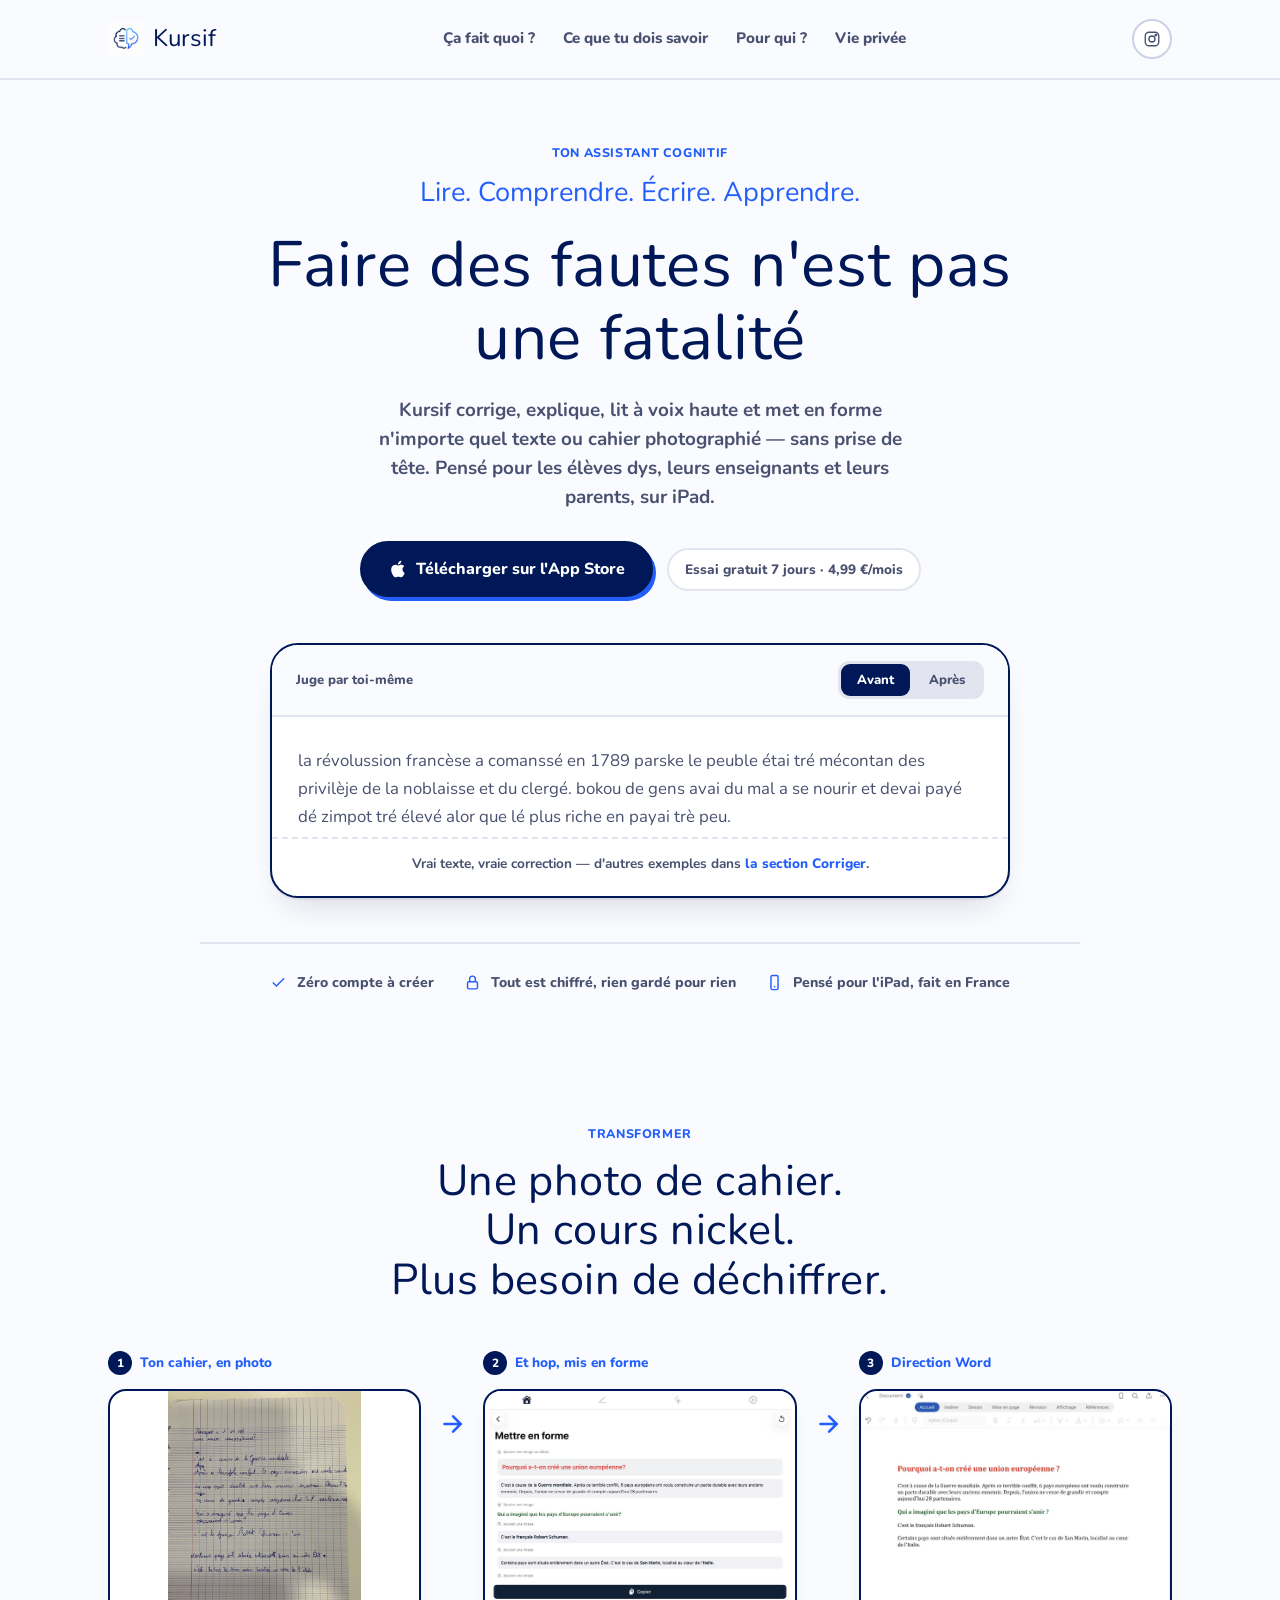
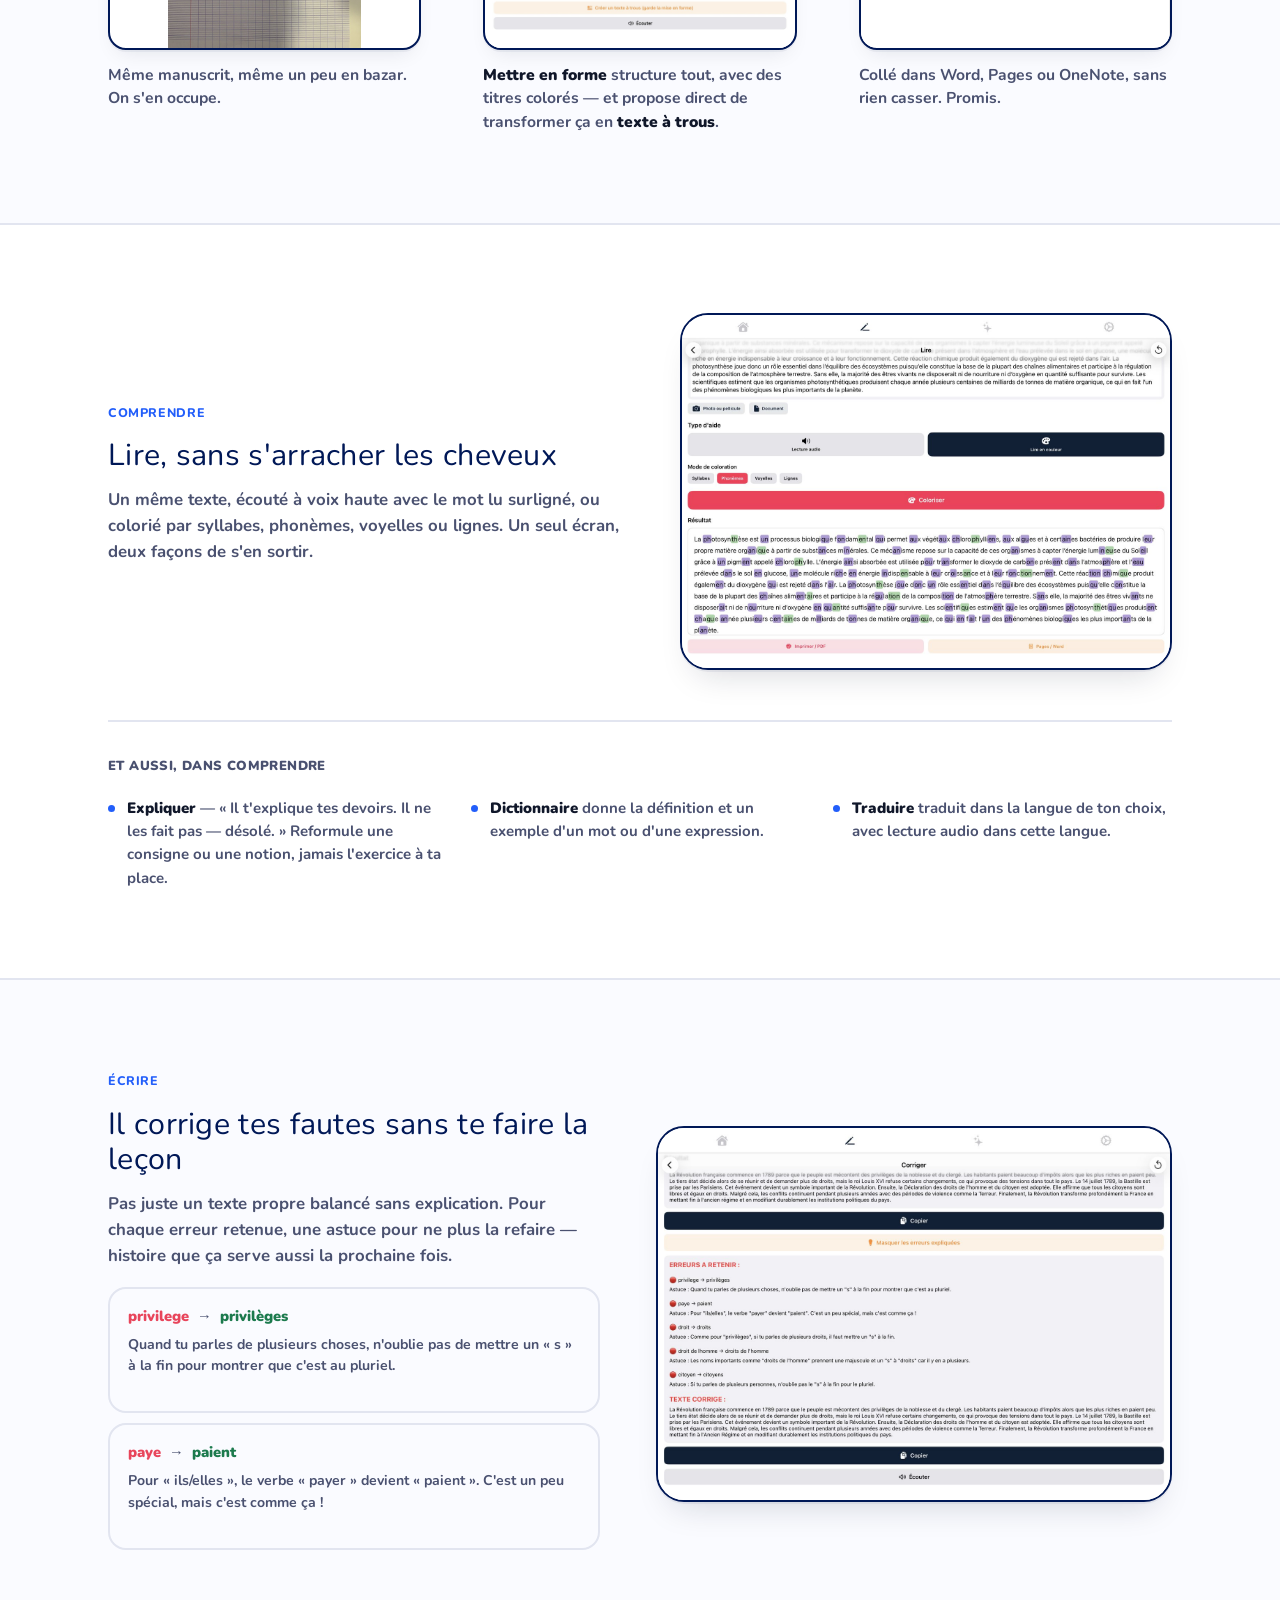
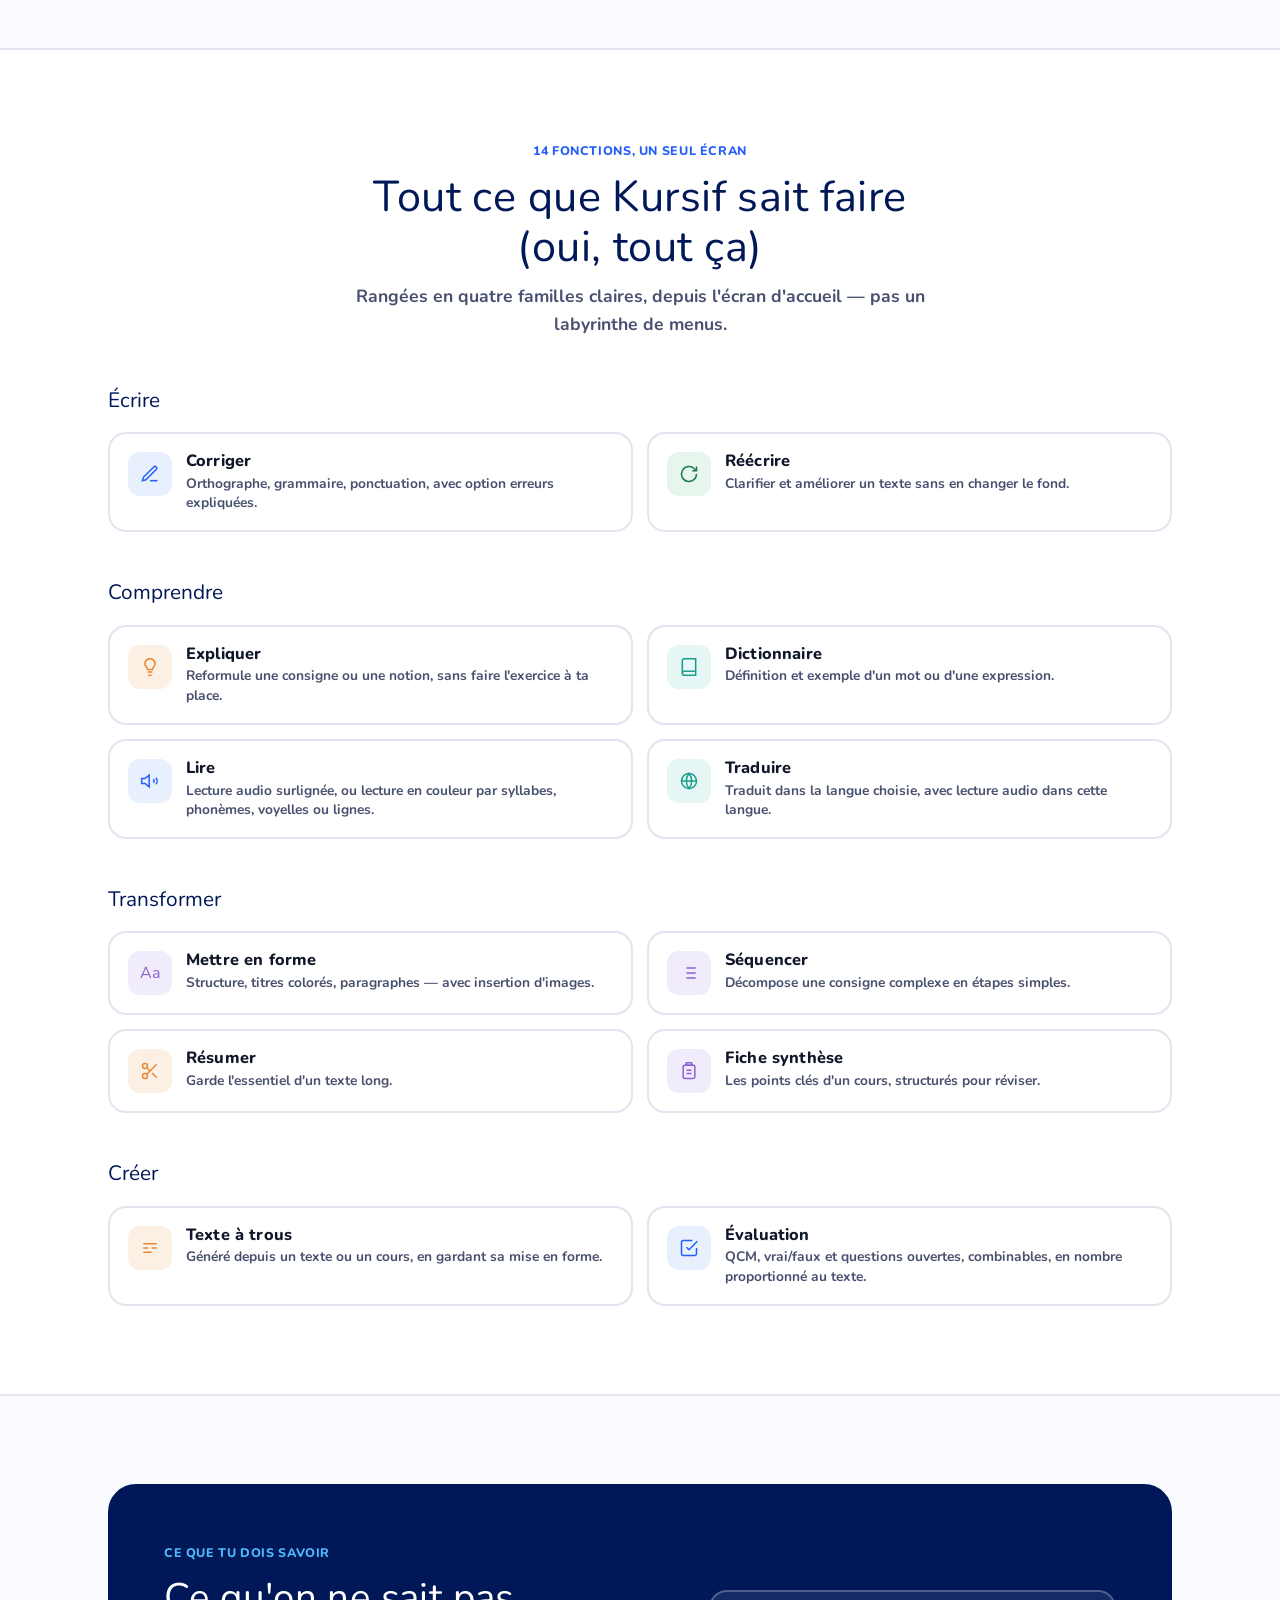
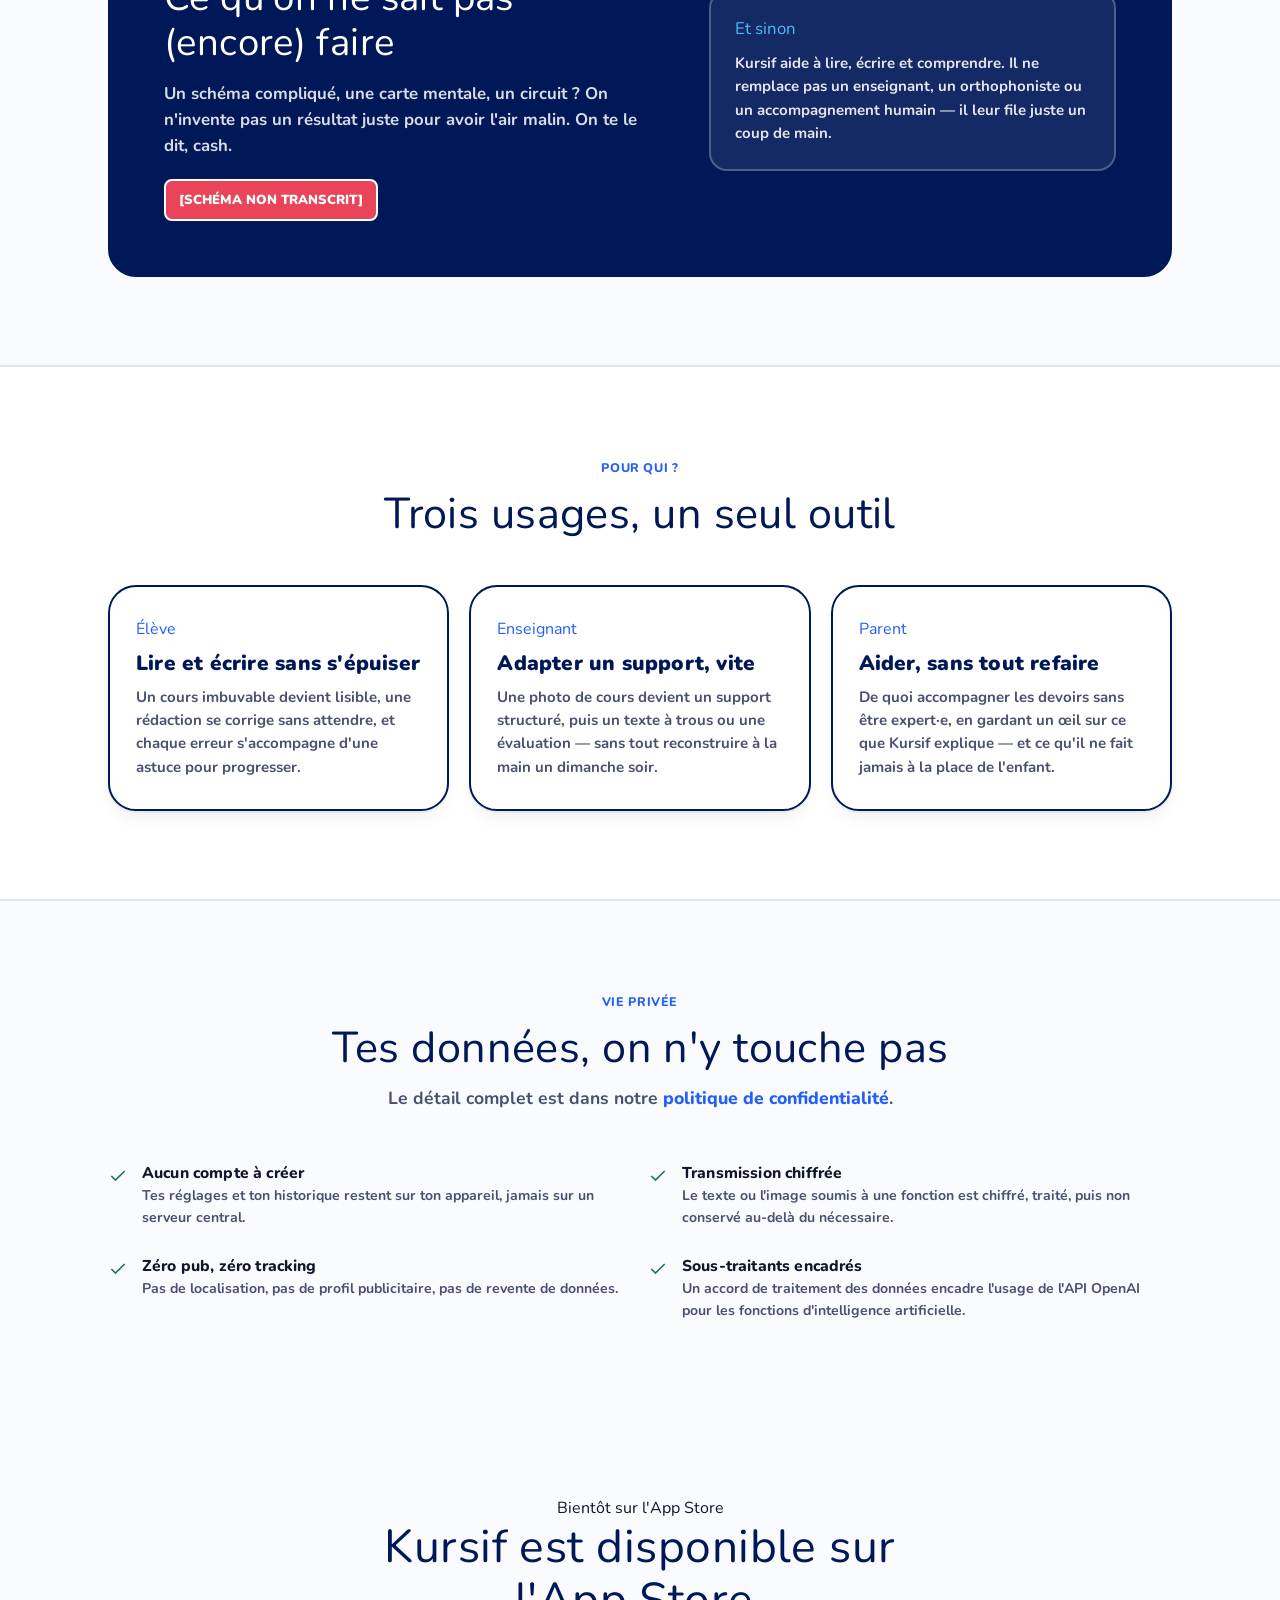
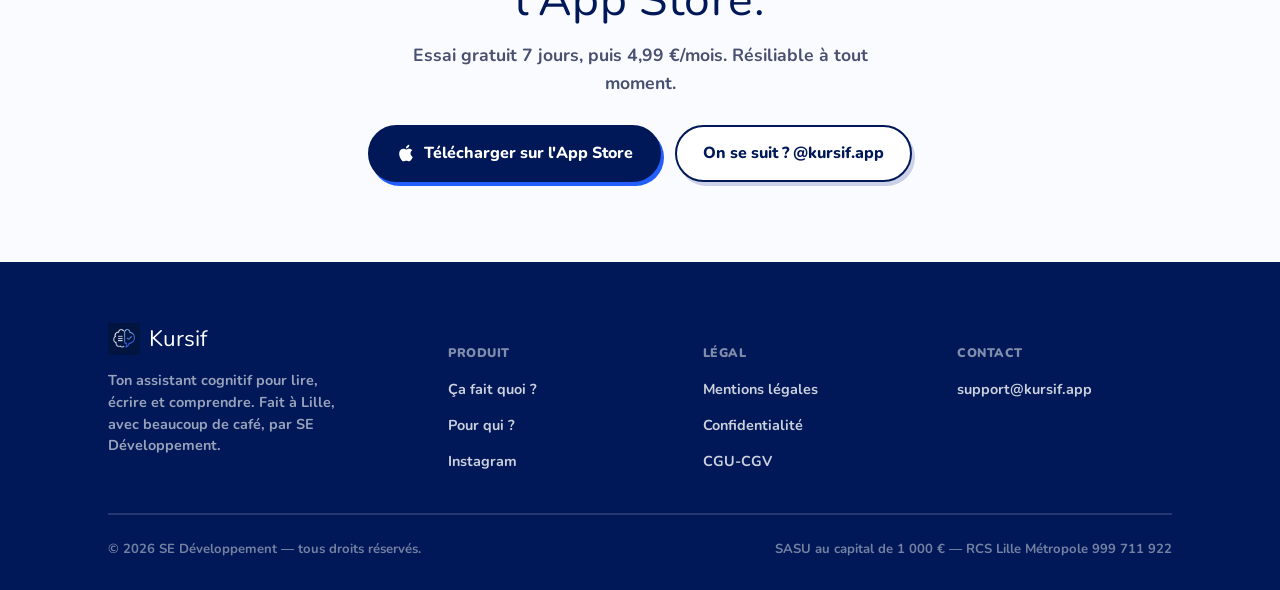
==== commit 3fd8a5dd: "Add files via upload" ====
--- a/index.html
+++ b/index.html
@@ -49,8 +49,11 @@
         <h1>Faire des fautes n'est pas une fatalité</h1>
         <p class="hero-sub">Kursif corrige, explique, lit à voix haute et met en forme n'importe quel texte ou cahier photographié — sans prise de tête. Pensé pour les élèves dys, leurs enseignants et leurs parents, sur iPad.</p>
         <div class="hero-cta-row">
-          <span class="badge-soon"><span class="pulse"></span> Bientôt sur l'App Store</span>
-          <a class="btn btn-primary" href="mailto:support@kursif.app?subject=Liste%20d%27attente%20Kursif&body=Bonjour%2C%20je%20souhaite%20%C3%AAtre%20pr%C3%A9venu%C2%B7e%20du%20lancement%20de%20Kursif.">Préviens-moi !</a>
+          <a class="btn btn-primary" href="https://apps.apple.com/fr/app/kursif/id6785302565" target="_blank" rel="noopener">
+            <svg width="20" height="20" viewBox="0 0 24 24" fill="currentColor"><path d="M18.71 19.5c-.83 1.24-1.71 2.45-3.05 2.47-1.34.03-1.77-.79-3.29-.79-1.53 0-2 .77-3.27.82-1.31.05-2.3-1.32-3.14-2.53C4.25 17 2.94 12.45 4.7 9.39c.87-1.52 2.43-2.48 4.12-2.51 1.28-.02 2.5.87 3.29.87.78 0 2.26-1.07 3.8-.91.65.03 2.47.26 3.64 1.98-.09.06-2.17 1.28-2.15 3.81.03 3.02 2.65 4.03 2.68 4.04-.03.07-.42 1.44-1.38 2.83M13 3.5c.73-.83 1.94-1.46 2.94-1.5.13 1.17-.34 2.35-1.04 3.19-.69.85-1.83 1.51-2.95 1.42-.15-1.15.41-2.35 1.05-3.11z"/></svg>
+            Télécharger sur l'App Store
+          </a>
+          <span class="trial-badge">Essai gratuit 7 jours · 4,99 €/mois</span>
         </div>
       </div>
 
@@ -316,10 +319,13 @@
   <section class="final-cta">
     <div class="wrap">
       <span class="badge-soon" style="margin-bottom:22px;"><span class="pulse"></span> Bientôt sur l'App Store</span>
-      <h2>Allez, on te prévient dès que c'est dispo ?</h2>
-      <p>Pas de spam, pas de liste revendue — juste un mail le jour&nbsp;J.</p>
+      <h2>Kursif est disponible sur l'App Store.</h2>
+      <p>Essai gratuit 7 jours, puis 4,99 €/mois. Résiliable à tout moment.</p>
       <div class="hero-cta-row">
-        <a class="btn btn-primary" href="mailto:support@kursif.app?subject=Liste%20d%27attente%20Kursif&body=Bonjour%2C%20je%20souhaite%20%C3%AAtre%20pr%C3%A9venu%C2%B7e%20du%20lancement%20de%20Kursif.">Préviens-moi !</a>
+        <a class="btn btn-primary" href="https://apps.apple.com/fr/app/kursif/id6785302565" target="_blank" rel="noopener">
+          <svg width="20" height="20" viewBox="0 0 24 24" fill="currentColor"><path d="M18.71 19.5c-.83 1.24-1.71 2.45-3.05 2.47-1.34.03-1.77-.79-3.29-.79-1.53 0-2 .77-3.27.82-1.31.05-2.3-1.32-3.14-2.53C4.25 17 2.94 12.45 4.7 9.39c.87-1.52 2.43-2.48 4.12-2.51 1.28-.02 2.5.87 3.29.87.78 0 2.26-1.07 3.8-.91.65.03 2.47.26 3.64 1.98-.09.06-2.17 1.28-2.15 3.81.03 3.02 2.65 4.03 2.68 4.04-.03.07-.42 1.44-1.38 2.83M13 3.5c.73-.83 1.94-1.46 2.94-1.5.13 1.17-.34 2.35-1.04 3.19-.69.85-1.83 1.51-2.95 1.42-.15-1.15.41-2.35 1.05-3.11z"/></svg>
+          Télécharger sur l'App Store
+        </a>
         <a class="btn btn-ghost" href="https://instagram.com/kursif.app" target="_blank" rel="noopener">On se suit ? @kursif.app</a>
       </div>
     </div>
@@ -353,7 +359,6 @@
       <div class="footer-col">
         <h5>Contact</h5>
         <ul>
-          <li><a href="support.html">Aide</a></li>
           <li><a href="mailto:support@kursif.app">support@kursif.app</a></li>
         </ul>
       </div>
@@ -387,356 +392,4 @@
 </script>
 
 </body>
-</html>    </div>
-  </div>
-</header>
-
-<main id="top">
-
-  <!-- ============ HERO ============ -->
-  <section class="hero">
-    <div class="wrap">
-      <div class="hero-top">
-        <span class="eyebrow">Ton assistant cognitif</span>
-        <p class="hero-tagline">Lire. Comprendre. Écrire. Apprendre.</p>
-        <h1>Faire des fautes n'est pas une fatalité</h1>
-        <p class="hero-sub">Kursif corrige, explique, lit à voix haute et met en forme n'importe quel texte ou cahier photographié — sans prise de tête. Pensé pour les élèves dys, leurs enseignants et leurs parents, sur iPad.</p>
-        <div class="hero-cta-row">
-          <span class="badge-soon"><span class="pulse"></span> Bientôt sur l'App Store</span>
-          <a class="btn btn-primary" href="mailto:support@kursif.app?subject=Liste%20d%27attente%20Kursif&body=Bonjour%2C%20je%20souhaite%20%C3%AAtre%20pr%C3%A9venu%C2%B7e%20du%20lancement%20de%20Kursif.">Préviens-moi !</a>
-        </div>
-      </div>
-
-      <!-- interactive before/after demo -->
-      <div class="demo-card">
-        <div class="demo-bar">
-          <span class="demo-bar-label">Juge par toi-même</span>
-          <div class="toggle-pair" role="group" aria-label="Avant ou après correction">
-            <button type="button" id="btnBefore" class="is-on">Avant</button>
-            <button type="button" id="btnAfter">Après</button>
-          </div>
-        </div>
-        <div class="demo-body">
-          <p class="demo-text before" id="textBefore">la révolussion francèse a comanssé en 1789 parske le peuble étai tré mécontan des privilèje de la noblaisse et du clergé. bokou de gens avai du mal a se nourir et devai payé dé zimpot tré élevé alor que lé plus riche en payai trè peu.</p>
-          <p class="demo-text after is-hidden" id="textAfter">La révolution française a commencé en 1789 parce que le peuple était très mécontent des privilèges de la noblesse et du clergé. Beaucoup de gens avaient du mal à se nourrir et devaient payer des impôts très élevés alors que les plus riches en payaient très peu.</p>
-        </div>
-        <p class="demo-foot">Vrai texte, vraie correction — d'autres exemples dans <a href="#corriger">la section Corriger</a>.</p>
-      </div>
-
-      <div class="trust-row">
-        <div class="trust-item"><svg width="17" height="17" viewBox="0 0 24 24" fill="none" stroke="currentColor" stroke-width="2"><path d="M20 6 9 17l-5-5"/></svg> Zéro compte à créer</div>
-        <div class="trust-item"><svg width="17" height="17" viewBox="0 0 24 24" fill="none" stroke="currentColor" stroke-width="2"><rect x="5" y="11" width="14" height="10" rx="2"/><path d="M8 11V7a4 4 0 1 1 8 0v4"/></svg> Tout est chiffré, rien gardé pour rien</div>
-        <div class="trust-item"><svg width="17" height="17" viewBox="0 0 24 24" fill="none" stroke="currentColor" stroke-width="2"><rect x="7" y="2" width="10" height="20" rx="2"/><path d="M11 18h2"/></svg> Pensé pour l'iPad, fait en France</div>
-      </div>
-    </div>
-  </section>
-
-  <!-- ============ CHAINE PEDAGOGIQUE ============ -->
-  <section class="section" id="fonctionnalites">
-    <div class="wrap">
-      <div class="section-head center">
-        <span class="eyebrow">Transformer</span>
-        <h2>Une photo de cahier.<br>Un cours nickel.<br>Plus besoin de déchiffrer.</h2>
-      </div>
-
-      <div class="chain">
-        <div class="chain-step">
-          <span class="chain-num"><span class="n">1</span> Ton cahier, en photo</span>
-          <div class="chain-figure"><img src="assets/photo-cahier.jpeg" alt="Photo d'un cahier d'élève écrit à la main, prise avec l'appareil photo de l'iPad"></div>
-          <p class="chain-cap">Même manuscrit, même un peu en bazar. On s'en occupe.</p>
-        </div>
-        <div class="chain-arrow"><svg width="26" height="26" viewBox="0 0 24 24" fill="none" stroke="currentColor" stroke-width="2.4" stroke-linecap="round"><path d="M5 12h14M13 5l7 7-7 7"/></svg></div>
-        <div class="chain-step">
-          <span class="chain-num"><span class="n">2</span> Et hop, mis en forme</span>
-          <div class="chain-figure"><img src="assets/screenshot-mef-apres.jpg" alt="Résultat de la fonction Mettre en forme : cours structuré avec titres rouge et vert, et bouton Créer un texte à trous"></div>
-          <p class="chain-cap"><strong>Mettre en forme</strong> structure tout, avec des titres colorés — et propose direct de transformer ça en <strong>texte à trous</strong>.</p>
-        </div>
-        <div class="chain-arrow"><svg width="26" height="26" viewBox="0 0 24 24" fill="none" stroke="currentColor" stroke-width="2.4" stroke-linecap="round"><path d="M5 12h14M13 5l7 7-7 7"/></svg></div>
-        <div class="chain-step">
-          <span class="chain-num"><span class="n">3</span> Direction Word</span>
-          <div class="chain-figure"><img src="assets/screenshot-export-word.jpg" alt="Le même cours collé dans Word, avec les titres colorés conservés"></div>
-          <p class="chain-cap">Collé dans Word, Pages ou OneNote, sans rien casser. Promis.</p>
-        </div>
-      </div>
-    </div>
-  </section>
-
-  <!-- ============ LIRE ============ -->
-  <section class="section section-alt">
-    <div class="wrap">
-      <div class="showcase">
-        <div class="showcase-text">
-          <span class="eyebrow">Comprendre</span>
-          <h3 style="margin-top:14px;">Lire, sans s'arracher les cheveux</h3>
-          <p>Un même texte, écouté à voix haute avec le mot lu surligné, ou colorié par syllabes, phonèmes, voyelles ou lignes. Un seul écran, deux façons de s'en sortir.</p>
-        </div>
-        <div class="showcase-figure"><img src="assets/screenshot-lire-couleur.jpg" alt="Texte sur la photosynthèse colorié par syllabes et phonèmes en violet et vert dans la fonction Lire"></div>
-      </div>
-
-      <div class="also-row">
-        <span class="also-label">Et aussi, dans Comprendre</span>
-        <ul class="mini-list mini-list-grid">
-          <li><span class="mini-dot"></span><span><strong>Expliquer</strong> — « Il t'explique tes devoirs. Il ne les fait pas — désolé. » Reformule une consigne ou une notion, jamais l'exercice à ta place.</span></li>
-          <li><span class="mini-dot"></span><span><strong>Dictionnaire</strong> donne la définition et un exemple d'un mot ou d'une expression.</span></li>
-          <li><span class="mini-dot"></span><span><strong>Traduire</strong> traduit dans la langue de ton choix, avec lecture audio dans cette langue.</span></li>
-        </ul>
-      </div>
-    </div>
-  </section>
-
-  <!-- ============ CORRIGER ============ -->
-  <section class="section" id="corriger">
-    <div class="wrap">
-      <div class="showcase reverse">
-        <div class="showcase-figure"><img src="assets/screenshot-corriger-erreurs.jpg" alt="Capture de la fonction Corriger affichant les erreurs expliquées avec des astuces pédagogiques"></div>
-        <div class="showcase-text">
-          <span class="eyebrow">Écrire</span>
-          <h3 style="margin-top:14px;">Il corrige tes fautes sans te faire la leçon</h3>
-          <p>Pas juste un texte propre balancé sans explication. Pour chaque erreur retenue, une astuce pour ne plus la refaire — histoire que ça serve aussi la prochaine fois.</p>
-          <div class="tip-card">
-            <div class="tip-fix">privilege <span class="arrow">→</span> <span class="after">privilèges</span></div>
-            <p>Quand tu parles de plusieurs choses, n'oublie pas de mettre un « s » à la fin pour montrer que c'est au pluriel.</p>
-          </div>
-          <div class="tip-card">
-            <div class="tip-fix">paye <span class="arrow">→</span> <span class="after">paient</span></div>
-            <p>Pour « ils/elles », le verbe « payer » devient « paient ». C'est un peu spécial, mais c'est comme ça !</p>
-          </div>
-        </div>
-      </div>
-    </div>
-  </section>
-
-  <!-- ============ TOUTES LES FONCTIONS ============ -->
-  <section class="section section-alt">
-    <div class="wrap">
-      <div class="section-head center">
-        <span class="eyebrow">14 fonctions, un seul écran</span>
-        <h2>Tout ce que Kursif sait faire<br>(oui, tout ça)</h2>
-        <p>Rangées en quatre familles claires, depuis l'écran d'accueil — pas un labyrinthe de menus.</p>
-      </div>
-
-      <div class="func-categories">
-        <div>
-          <span class="func-cat-label">Écrire</span>
-          <div class="func-grid">
-            <div class="func-card">
-              <div class="func-icon" style="background:#E8F0FE;color:#225EFA;"><svg width="20" height="20" viewBox="0 0 24 24" fill="none" stroke="currentColor" stroke-width="1.8"><path d="M12 20h9"/><path d="M16.5 3.5a2.1 2.1 0 0 1 3 3L7 19l-4 1 1-4Z"/></svg></div>
-              <div><h4>Corriger</h4><p>Orthographe, grammaire, ponctuation, avec option erreurs expliquées.</p></div>
-            </div>
-            <div class="func-card">
-              <div class="func-icon" style="background:#E6F6EC;color:#1C7A4D;"><svg width="20" height="20" viewBox="0 0 24 24" fill="none" stroke="currentColor" stroke-width="1.8"><path d="M21 12a9 9 0 1 1-2.6-6.3L21 8"/><path d="M21 3v5h-5"/></svg></div>
-              <div><h4>Réécrire</h4><p>Clarifier et améliorer un texte sans en changer le fond.</p></div>
-            </div>
-          </div>
-        </div>
-
-        <div>
-          <span class="func-cat-label">Comprendre</span>
-          <div class="func-grid">
-            <div class="func-card">
-              <div class="func-icon" style="background:#FCEFE3;color:#E8893A;"><svg width="20" height="20" viewBox="0 0 24 24" fill="none" stroke="currentColor" stroke-width="1.8"><path d="M9 18h6"/><path d="M10 22h4"/><path d="M12 2a6 6 0 0 0-4 10.5c.6.6 1 1.3 1 2.5h6c0-1.2.4-1.9 1-2.5A6 6 0 0 0 12 2Z"/></svg></div>
-              <div><h4>Expliquer</h4><p>Reformule une consigne ou une notion, sans faire l'exercice à ta place.</p></div>
-            </div>
-            <div class="func-card">
-              <div class="func-icon" style="background:#E5F6F4;color:#1C9C8E;"><svg width="20" height="20" viewBox="0 0 24 24" fill="none" stroke="currentColor" stroke-width="1.8"><path d="M4 19.5A2.5 2.5 0 0 1 6.5 17H20"/><path d="M6.5 2H20v20H6.5A2.5 2.5 0 0 1 4 19.5v-15A2.5 2.5 0 0 1 6.5 2Z"/></svg></div>
-              <div><h4>Dictionnaire</h4><p>Définition et exemple d'un mot ou d'une expression.</p></div>
-            </div>
-            <div class="func-card">
-              <div class="func-icon" style="background:#E8F0FE;color:#225EFA;"><svg width="20" height="20" viewBox="0 0 24 24" fill="none" stroke="currentColor" stroke-width="1.8"><path d="M11 5 6 9H2v6h4l5 4Z"/><path d="M19 8a6 6 0 0 1 0 8M16 10a3 3 0 0 1 0 4"/></svg></div>
-              <div><h4>Lire</h4><p>Lecture audio surlignée, ou lecture en couleur par syllabes, phonèmes, voyelles ou lignes.</p></div>
-            </div>
-            <div class="func-card">
-              <div class="func-icon" style="background:#E5F6F4;color:#1C9C8E;"><svg width="20" height="20" viewBox="0 0 24 24" fill="none" stroke="currentColor" stroke-width="1.8"><circle cx="12" cy="12" r="9"/><path d="M3 12h18M12 3a14 14 0 0 1 0 18 14 14 0 0 1 0-18Z"/></svg></div>
-              <div><h4>Traduire</h4><p>Traduit dans la langue choisie, avec lecture audio dans cette langue.</p></div>
-            </div>
-          </div>
-        </div>
-
-        <div>
-          <span class="func-cat-label">Transformer</span>
-          <div class="func-grid">
-            <div class="func-card">
-              <div class="func-icon" style="background:#F1ECFB;color:#8B5FCE;font-family:var(--font-display);font-size:1rem;">Aa</div>
-              <div><h4>Mettre en forme</h4><p>Structure, titres colorés, paragraphes — avec insertion d'images.</p></div>
-            </div>
-            <div class="func-card">
-              <div class="func-icon" style="background:#F1ECFB;color:#8B5FCE;"><svg width="20" height="20" viewBox="0 0 24 24" fill="none" stroke="currentColor" stroke-width="1.8"><path d="M9 6h11M9 12h11M9 18h11"/><path d="M4 6h.01M4 12h.01M4 18h.01"/></svg></div>
-              <div><h4>Séquencer</h4><p>Décompose une consigne complexe en étapes simples.</p></div>
-            </div>
-            <div class="func-card">
-              <div class="func-icon" style="background:#FCEFE3;color:#E8893A;"><svg width="20" height="20" viewBox="0 0 24 24" fill="none" stroke="currentColor" stroke-width="1.8"><circle cx="6" cy="6" r="3"/><circle cx="6" cy="18" r="3"/><path d="M20 4 8.12 15.88M14.47 14.48 20 20M8.12 8.12 12 12"/></svg></div>
-              <div><h4>Résumer</h4><p>Garde l'essentiel d'un texte long.</p></div>
-            </div>
-            <div class="func-card">
-              <div class="func-icon" style="background:#F1ECFB;color:#8B5FCE;"><svg width="20" height="20" viewBox="0 0 24 24" fill="none" stroke="currentColor" stroke-width="1.8"><path d="M9 2h6l1 3H8z"/><rect x="5" y="5" width="14" height="16" rx="2"/><path d="M9 11h6M9 15h6"/></svg></div>
-              <div><h4>Fiche synthèse</h4><p>Les points clés d'un cours, structurés pour réviser.</p></div>
-            </div>
-          </div>
-        </div>
-
-        <div>
-          <span class="func-cat-label">Créer</span>
-          <div class="func-grid">
-            <div class="func-card">
-              <div class="func-icon" style="background:#FCEFE3;color:#E8893A;"><svg width="20" height="20" viewBox="0 0 24 24" fill="none" stroke="currentColor" stroke-width="1.8"><path d="M4 7h16M4 12h6m4 0h6M4 17h10"/></svg></div>
-              <div><h4>Texte à trous</h4><p>Généré depuis un texte ou un cours, en gardant sa mise en forme.</p></div>
-            </div>
-            <div class="func-card">
-              <div class="func-icon" style="background:#E8F0FE;color:#225EFA;"><svg width="20" height="20" viewBox="0 0 24 24" fill="none" stroke="currentColor" stroke-width="1.8"><path d="m9 11 3 3L22 4"/><path d="M21 12v7a2 2 0 0 1-2 2H5a2 2 0 0 1-2-2V5a2 2 0 0 1 2-2h11"/></svg></div>
-              <div><h4>Évaluation</h4><p>QCM, vrai/faux et questions ouvertes, combinables, en nombre proportionné au texte.</p></div>
-            </div>
-          </div>
-        </div>
-      </div>
-    </div>
-  </section>
-
-  <!-- ============ HONNETETE ============ -->
-  <section class="section" id="honnetete">
-    <div class="wrap">
-      <div class="honesty-card">
-        <div>
-          <span class="eyebrow on-dark">Ce que tu dois savoir</span>
-          <h2>Ce qu'on ne sait pas (encore) faire</h2>
-          <p>Un schéma compliqué, une carte mentale, un circuit ? On n'invente pas un résultat juste pour avoir l'air malin. On te le dit, cash.</p>
-          <span class="schema-chip">[SCHÉMA NON TRANSCRIT]</span>
-        </div>
-        <div class="honesty-aside">
-          <span class="label">Et sinon</span>
-          <p>Kursif aide à lire, écrire et comprendre. Il ne remplace pas un enseignant, un orthophoniste ou un accompagnement humain — il leur file juste un coup de main.</p>
-        </div>
-      </div>
-    </div>
-  </section>
-
-  <!-- ============ POUR QUI ============ -->
-  <section class="section section-alt" id="pour-qui">
-    <div class="wrap">
-      <div class="section-head center">
-        <span class="eyebrow">Pour qui ?</span>
-        <h2>Trois usages, un seul outil</h2>
-      </div>
-      <div class="audience-grid">
-        <div class="audience-card">
-          <span class="tag">Élève</span>
-          <h3>Lire et écrire sans s'épuiser</h3>
-          <p>Un cours imbuvable devient lisible, une rédaction se corrige sans attendre, et chaque erreur s'accompagne d'une astuce pour progresser.</p>
-        </div>
-        <div class="audience-card">
-          <span class="tag">Enseignant</span>
-          <h3>Adapter un support, vite</h3>
-          <p>Une photo de cours devient un support structuré, puis un texte à trous ou une évaluation — sans tout reconstruire à la main un dimanche soir.</p>
-        </div>
-        <div class="audience-card">
-          <span class="tag">Parent</span>
-          <h3>Aider, sans tout refaire</h3>
-          <p>De quoi accompagner les devoirs sans être expert·e, en gardant un œil sur ce que Kursif explique — et ce qu'il ne fait jamais à la place de l'enfant.</p>
-        </div>
-      </div>
-    </div>
-  </section>
-
-  <!-- ============ CONFIDENTIALITE ============ -->
-  <section class="section" id="confidentialite">
-    <div class="wrap">
-      <div class="section-head center">
-        <span class="eyebrow">Vie privée</span>
-        <h2>Tes données, on n'y touche pas</h2>
-        <p>Le détail complet est dans notre <a href="confidentialite.html" style="color:var(--blue);font-weight:800;">politique de confidentialité</a>.</p>
-      </div>
-      <div class="privacy-grid">
-        <div class="privacy-item">
-          <svg width="20" height="20" viewBox="0 0 24 24" fill="none" stroke="currentColor" stroke-width="2"><path d="M20 6 9 17l-5-5"/></svg>
-          <div><h4>Aucun compte à créer</h4><p>Tes réglages et ton historique restent sur ton appareil, jamais sur un serveur central.</p></div>
-        </div>
-        <div class="privacy-item">
-          <svg width="20" height="20" viewBox="0 0 24 24" fill="none" stroke="currentColor" stroke-width="2"><path d="M20 6 9 17l-5-5"/></svg>
-          <div><h4>Transmission chiffrée</h4><p>Le texte ou l'image soumis à une fonction est chiffré, traité, puis non conservé au-delà du nécessaire.</p></div>
-        </div>
-        <div class="privacy-item">
-          <svg width="20" height="20" viewBox="0 0 24 24" fill="none" stroke="currentColor" stroke-width="2"><path d="M20 6 9 17l-5-5"/></svg>
-          <div><h4>Zéro pub, zéro tracking</h4><p>Pas de localisation, pas de profil publicitaire, pas de revente de données.</p></div>
-        </div>
-        <div class="privacy-item">
-          <svg width="20" height="20" viewBox="0 0 24 24" fill="none" stroke="currentColor" stroke-width="2"><path d="M20 6 9 17l-5-5"/></svg>
-          <div><h4>Sous-traitants encadrés</h4><p>Un accord de traitement des données encadre l'usage de l'API OpenAI pour les fonctions d'intelligence artificielle.</p></div>
-        </div>
-      </div>
-    </div>
-  </section>
-
-  <!-- ============ FINAL CTA ============ -->
-  <section class="final-cta">
-    <div class="wrap">
-      <span class="badge-soon" style="margin-bottom:22px;"><span class="pulse"></span> Bientôt sur l'App Store</span>
-      <h2>Allez, on te prévient dès que c'est dispo ?</h2>
-      <p>Pas de spam, pas de liste revendue — juste un mail le jour&nbsp;J.</p>
-      <div class="hero-cta-row">
-        <a class="btn btn-primary" href="mailto:support@kursif.app?subject=Liste%20d%27attente%20Kursif&body=Bonjour%2C%20je%20souhaite%20%C3%AAtre%20pr%C3%A9venu%C2%B7e%20du%20lancement%20de%20Kursif.">Préviens-moi !</a>
-        <a class="btn btn-ghost" href="https://instagram.com/kursif.app" target="_blank" rel="noopener">On se suit ? @kursif.app</a>
-      </div>
-    </div>
-  </section>
-
-</main>
-
-<footer class="site-footer">
-  <div class="wrap">
-    <div class="footer-top">
-      <div>
-        <a href="#top" class="footer-brand"><img src="assets/logo-navy.png" alt="Logo Kursif"> Kursif</a>
-        <p class="footer-tag">Ton assistant cognitif pour lire, écrire et comprendre. Fait à Lille, avec beaucoup de café, par SE Développement.</p>
-      </div>
-      <div class="footer-col">
-        <h5>Produit</h5>
-        <ul>
-          <li><a href="#fonctionnalites">Ça fait quoi ?</a></li>
-          <li><a href="#pour-qui">Pour qui ?</a></li>
-          <li><a href="https://instagram.com/kursif.app" target="_blank" rel="noopener">Instagram</a></li>
-        </ul>
-      </div>
-      <div class="footer-col">
-        <h5>Légal</h5>
-        <ul>
-          <li><a href="mentions-legales.html">Mentions légales</a></li>
-          <li><a href="confidentialite.html">Confidentialité</a></li>
-          <li><a href="cgu-cgv.html">CGU-CGV</a></li>
-        </ul>
-      </div>
-      <div class="footer-col">
-        <h5>Contact</h5>
-        <ul>
-          <li><a href="mailto:support@kursif.app">support@kursif.app</a></li>
-        </ul>
-      </div>
-    </div>
-    <div class="footer-bottom">
-      <span>© 2026 SE Développement — tous droits réservés.</span>
-      <span>SASU au capital de 1 000 € — RCS Lille Métropole 999 711 922</span>
-    </div>
-  </div>
-</footer>
-
-<script>
-  // before / after demo toggle
-  (function(){
-    var btnBefore = document.getElementById('btnBefore');
-    var btnAfter = document.getElementById('btnAfter');
-    var textBefore = document.getElementById('textBefore');
-    var textAfter = document.getElementById('textAfter');
-    function showBefore(){
-      btnBefore.classList.add('is-on'); btnAfter.classList.remove('is-on');
-      textBefore.classList.remove('is-hidden'); textAfter.classList.add('is-hidden');
-    }
-    function showAfter(){
-      btnAfter.classList.add('is-on'); btnBefore.classList.remove('is-on');
-      textAfter.classList.remove('is-hidden'); textBefore.classList.add('is-hidden');
-    }
-    btnBefore.addEventListener('click', showBefore);
-    btnAfter.addEventListener('click', showAfter);
-  })();
-
-</script>
-
-</body>
 </html>
--- a/styles.css
+++ b/styles.css
@@ -133,18 +133,11 @@
 .btn-block{width:100%;}
 .btn-sm{padding:9px 18px;font-size:.85rem;box-shadow:2px 3px 0 var(--line-strong);}
 
-.badge-soon{
-  display:inline-flex;align-items:center;gap:8px;
-  font-size:.82rem;font-weight:800;color:var(--ink-soft);
-  background:var(--paper-raised);border:2px dashed var(--line-strong);
+.trial-badge{
+  display:inline-flex;align-items:center;
+  font-size:.85rem;font-weight:800;color:var(--ink-soft);
+  background:var(--paper-raised);border:2px solid var(--line);
   border-radius:999px;padding:9px 16px;
-}
-.badge-soon .pulse{width:7px;height:7px;border-radius:50%;background:var(--amber);
-  box-shadow:0 0 0 0 rgba(232,137,58,.6);animation:pulse 2.2s infinite;}
-@keyframes pulse{
-  0%{box-shadow:0 0 0 0 rgba(232,137,58,.5);}
-  70%{box-shadow:0 0 0 7px rgba(232,137,58,0);}
-  100%{box-shadow:0 0 0 0 rgba(232,137,58,0);}
 }
 
 /* ---------- hero ---------- */
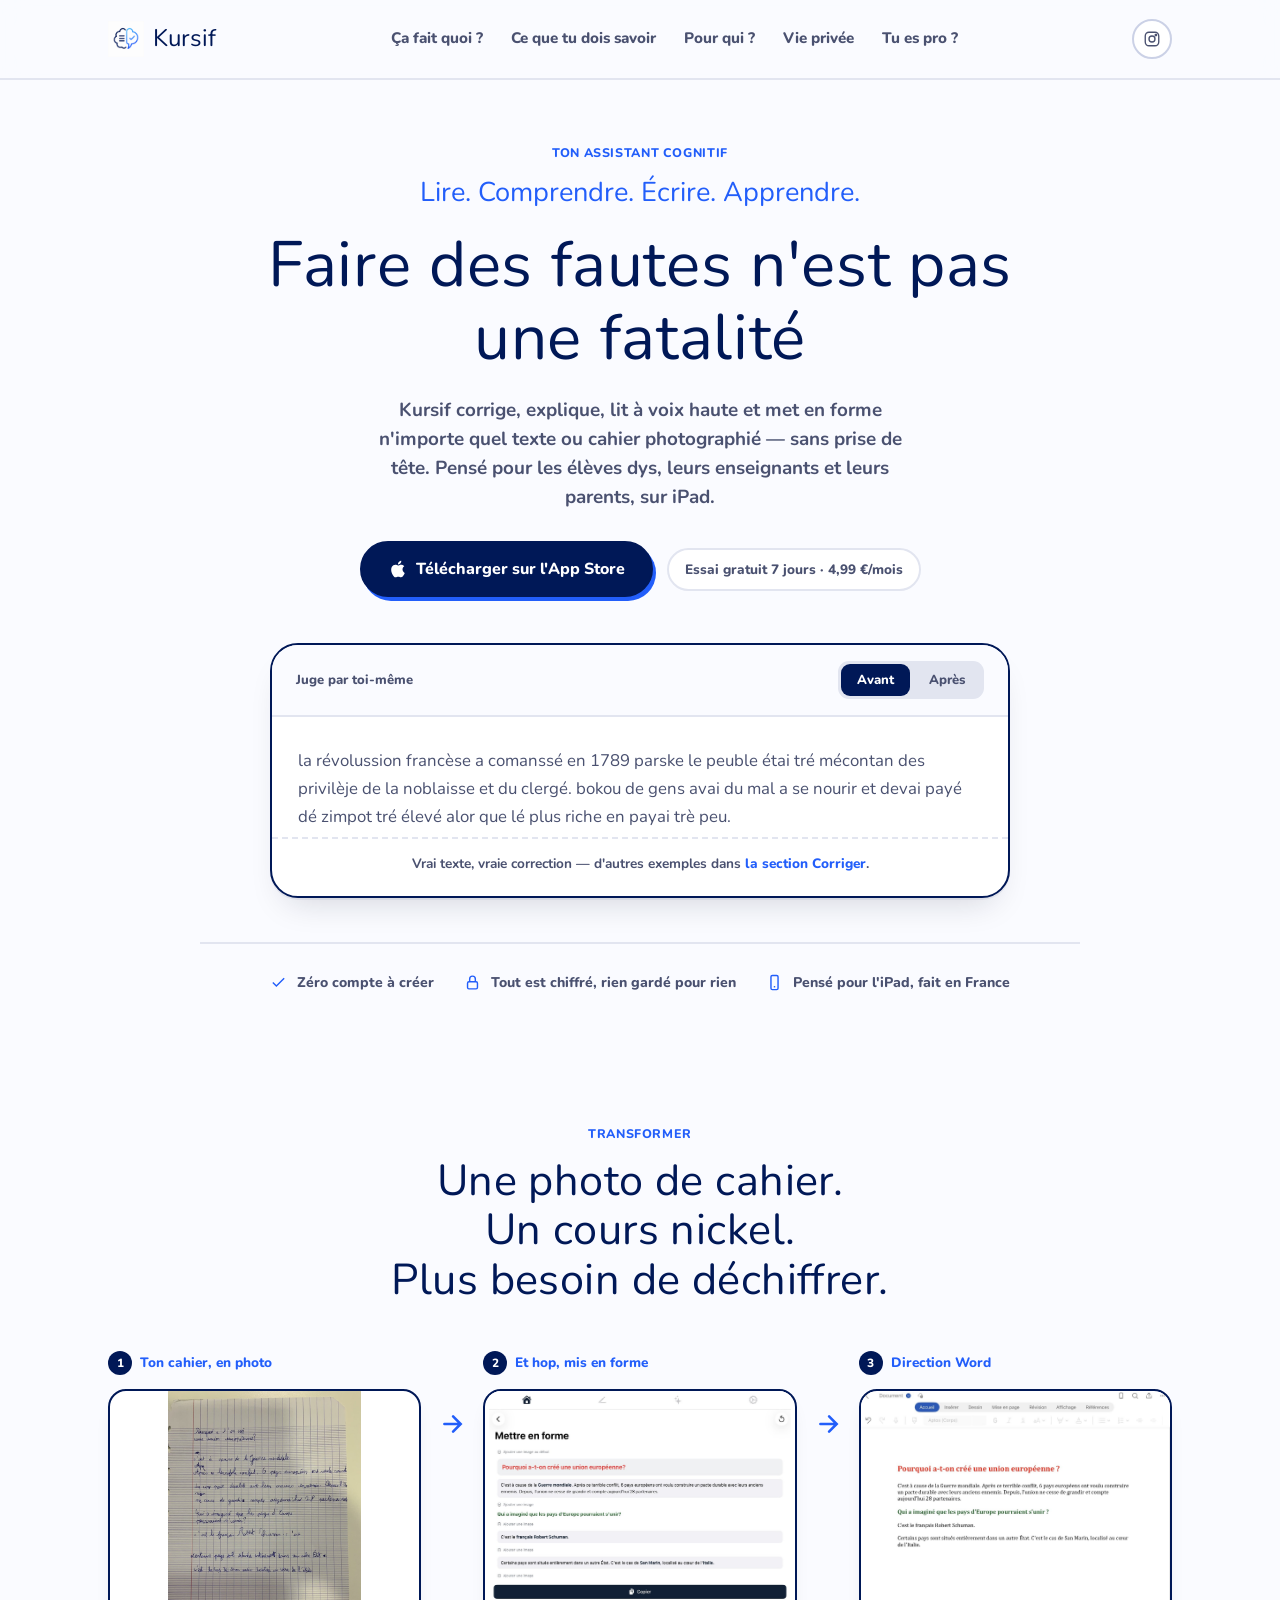
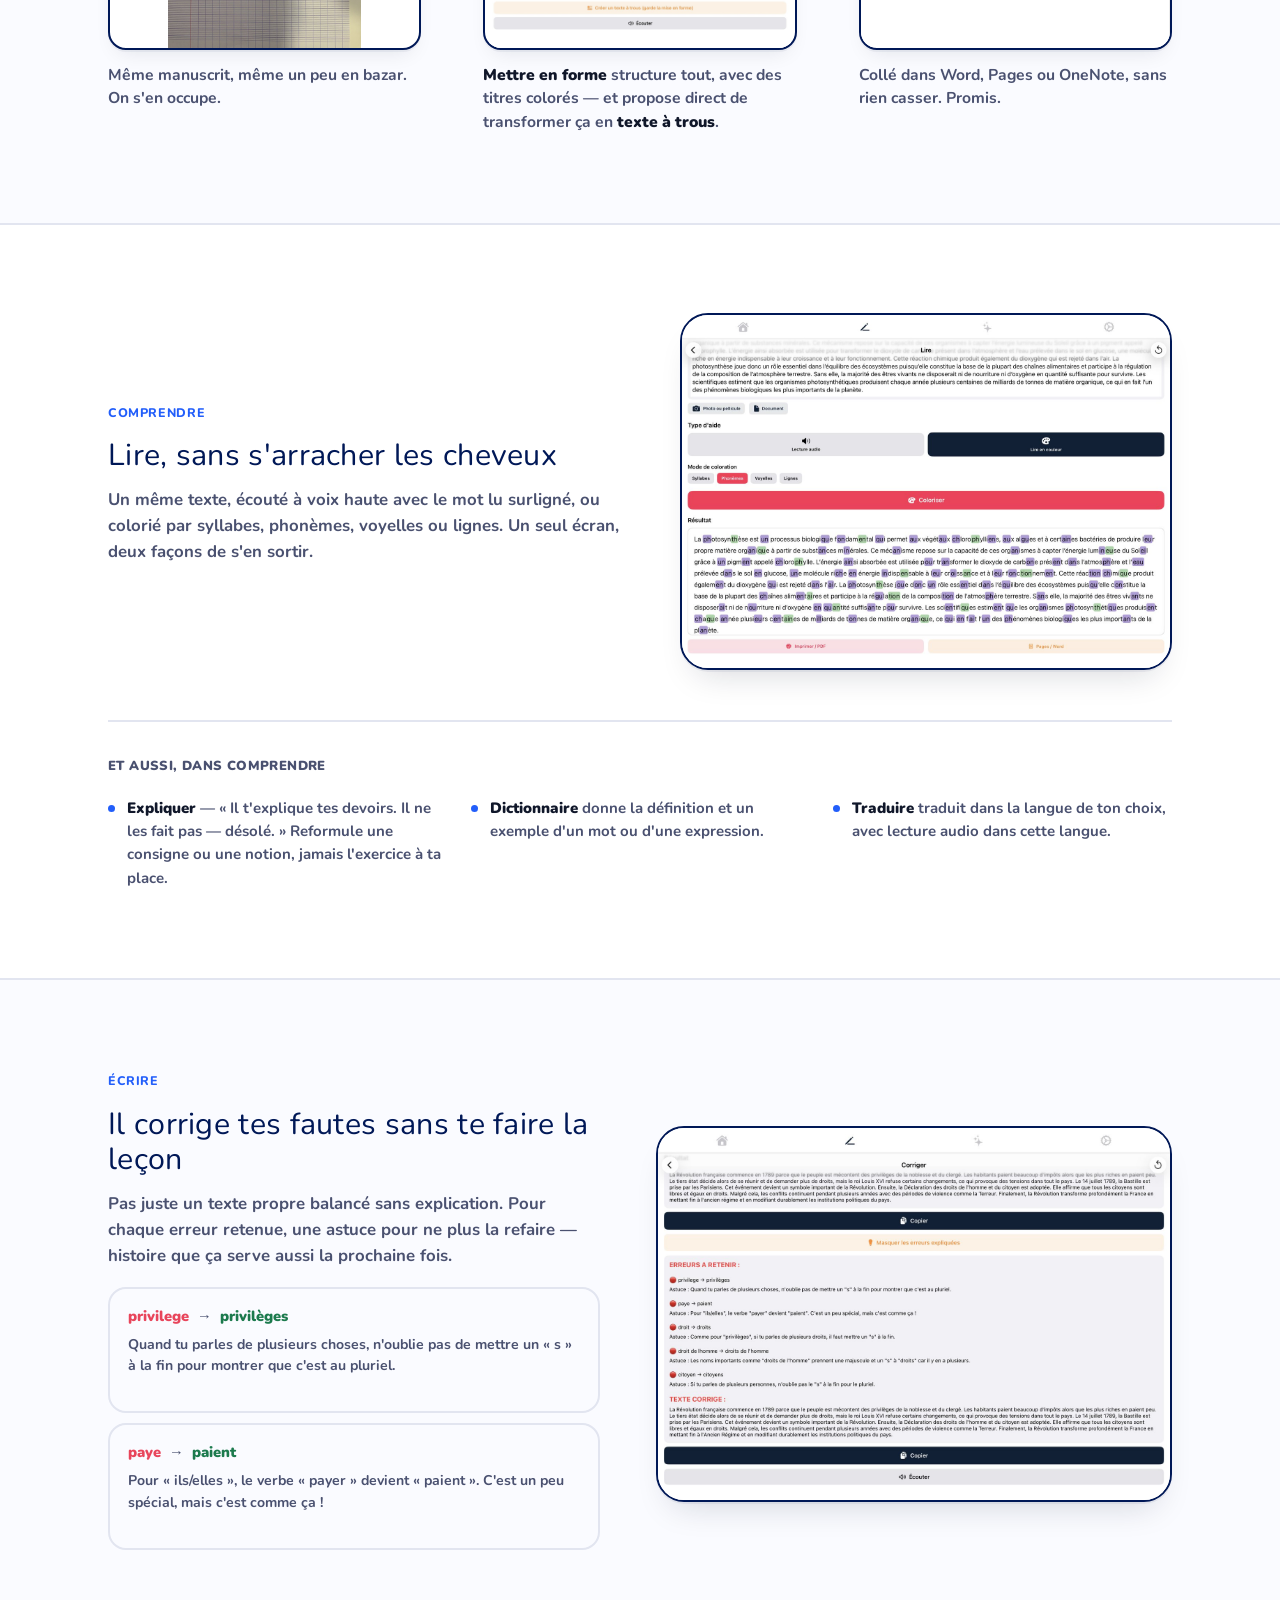
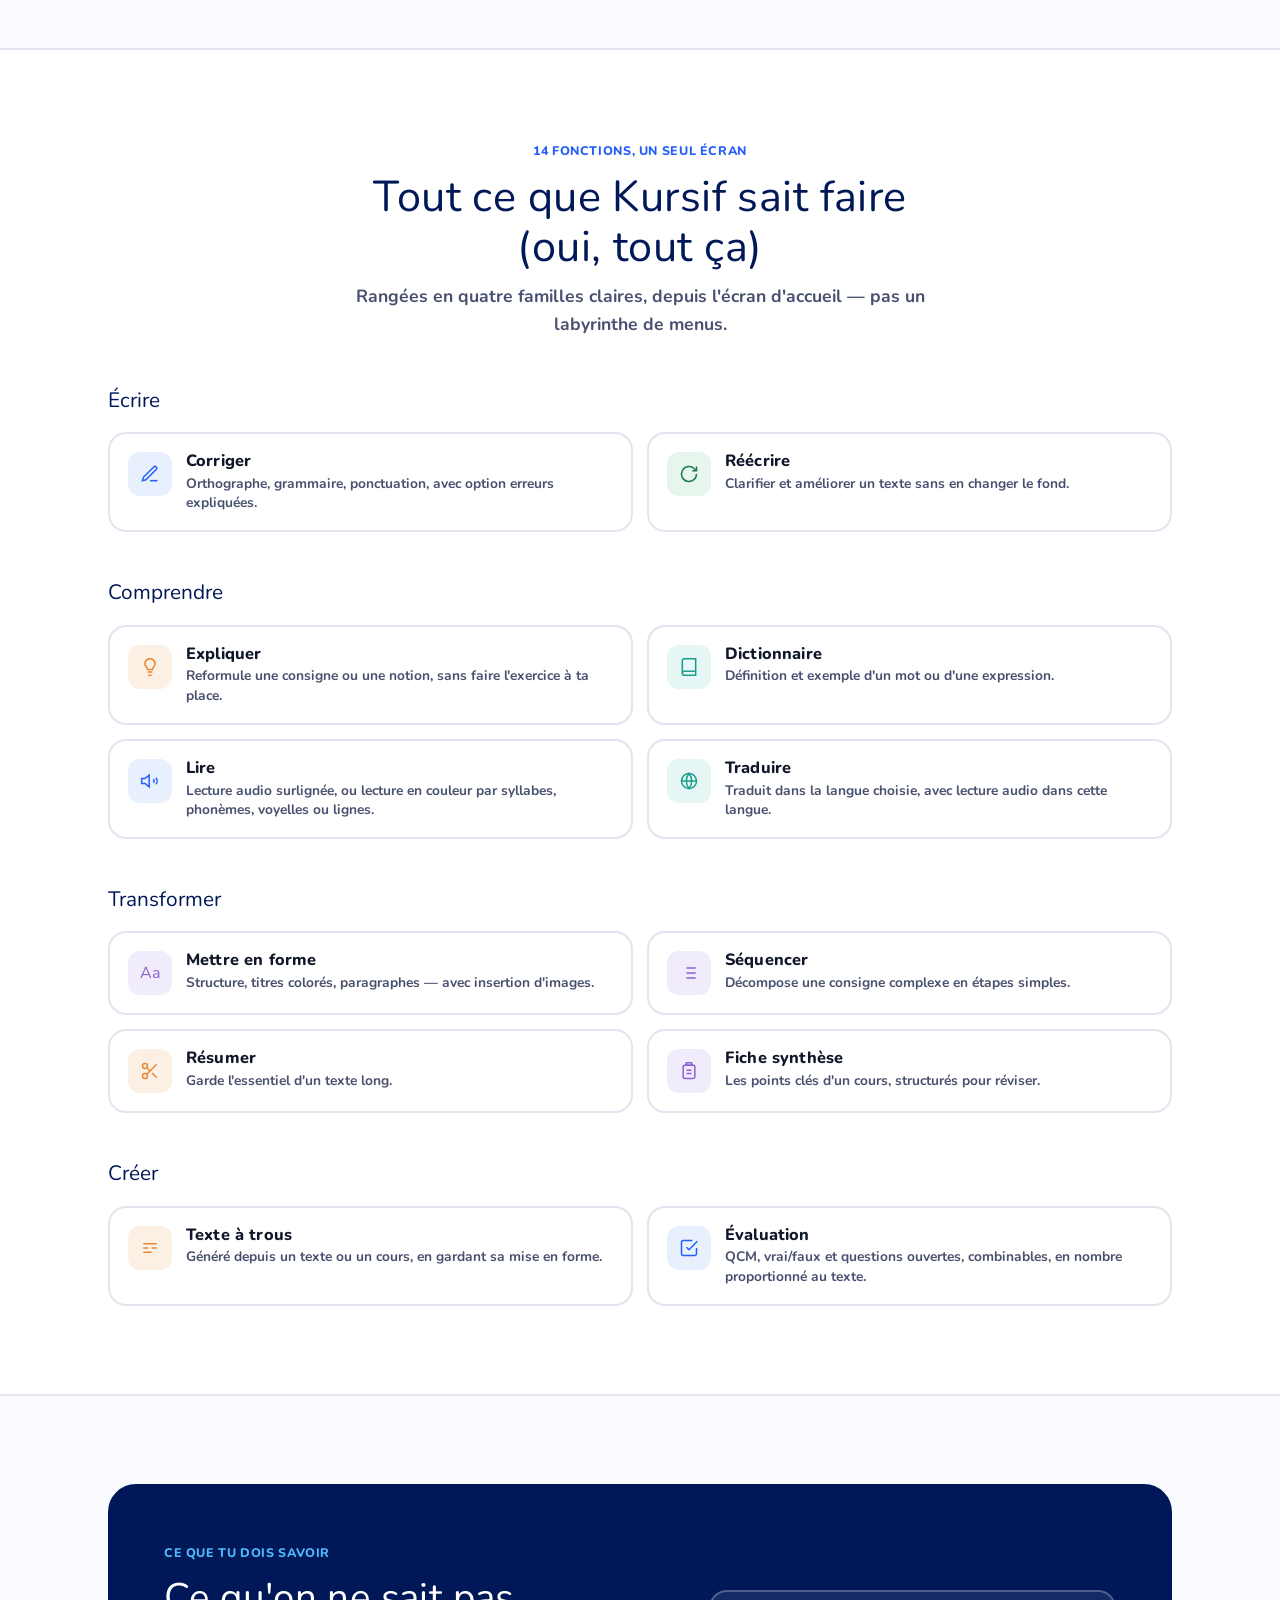
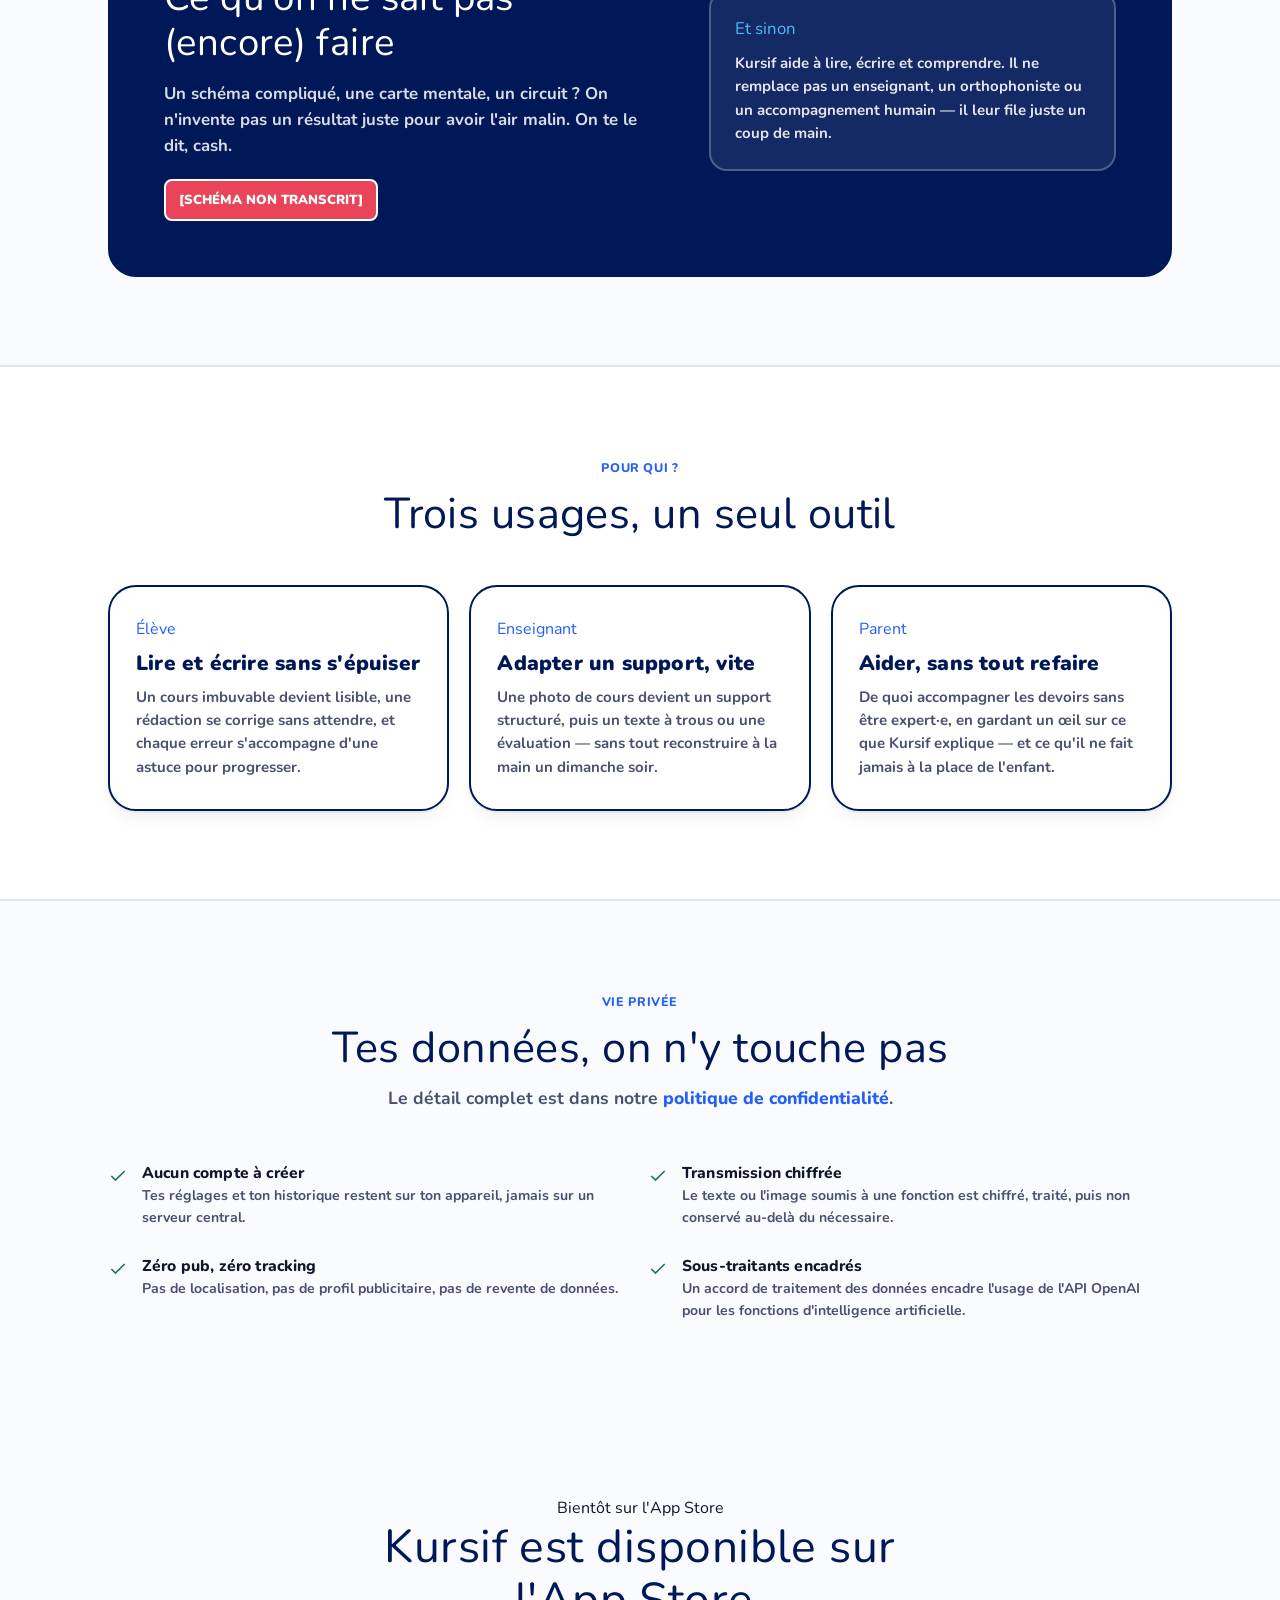
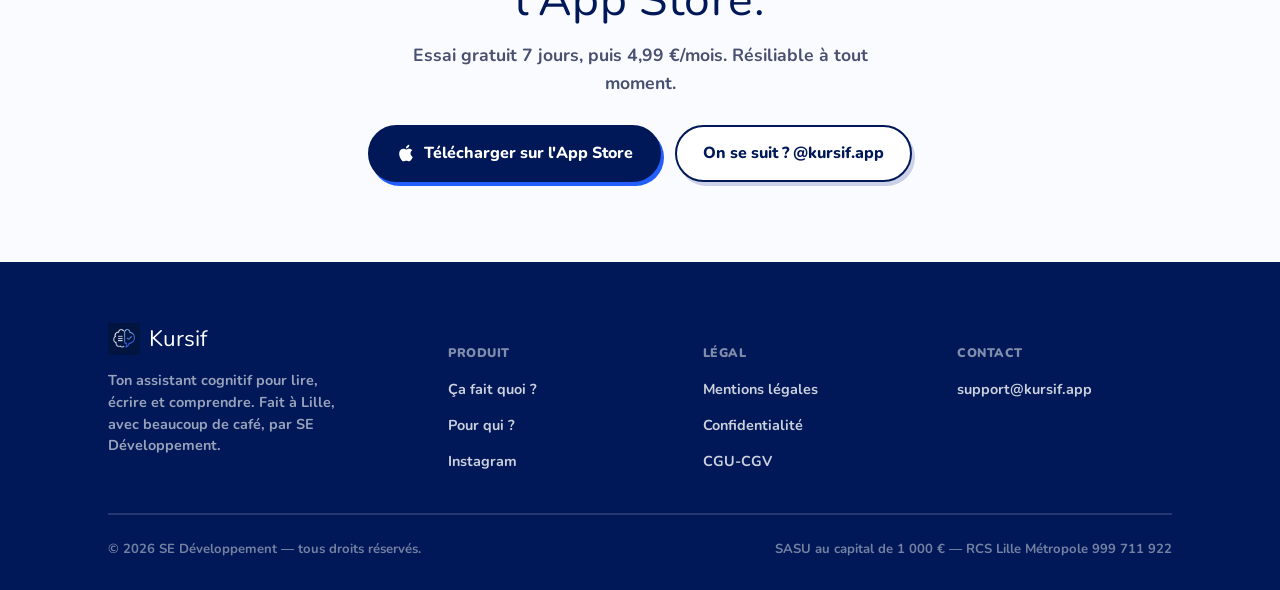
==== commit db803e94: "Update index.html" ====
--- a/index.html
+++ b/index.html
@@ -29,6 +29,7 @@
       <a href="#honnetete">Ce que tu dois savoir</a>
       <a href="#pour-qui">Pour qui ?</a>
       <a href="#confidentialite">Vie privée</a>
+      <a href="acces-pro.html">Tu es pro ?</a>
     </nav>
     <div class="header-actions">
       <a class="icon-btn" href="https://instagram.com/kursif.app" target="_blank" rel="noopener" aria-label="Kursif sur Instagram">
